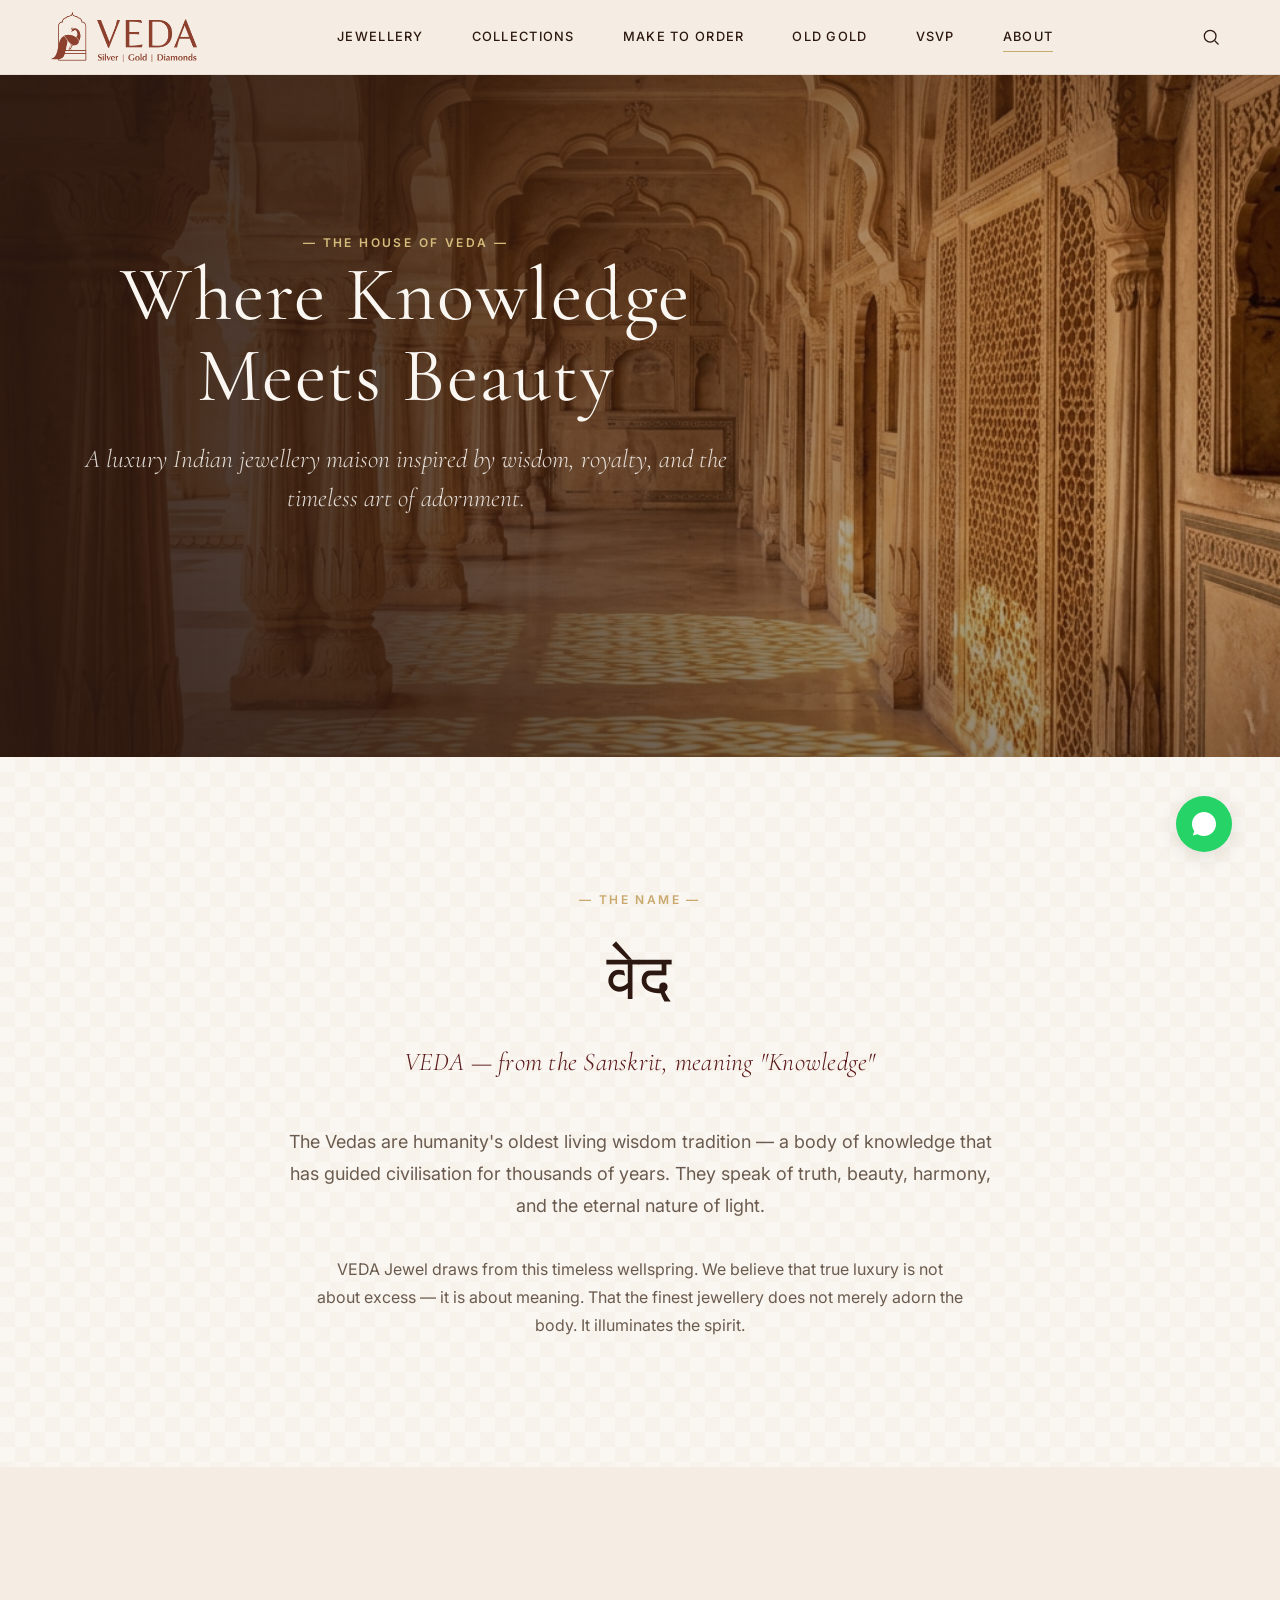
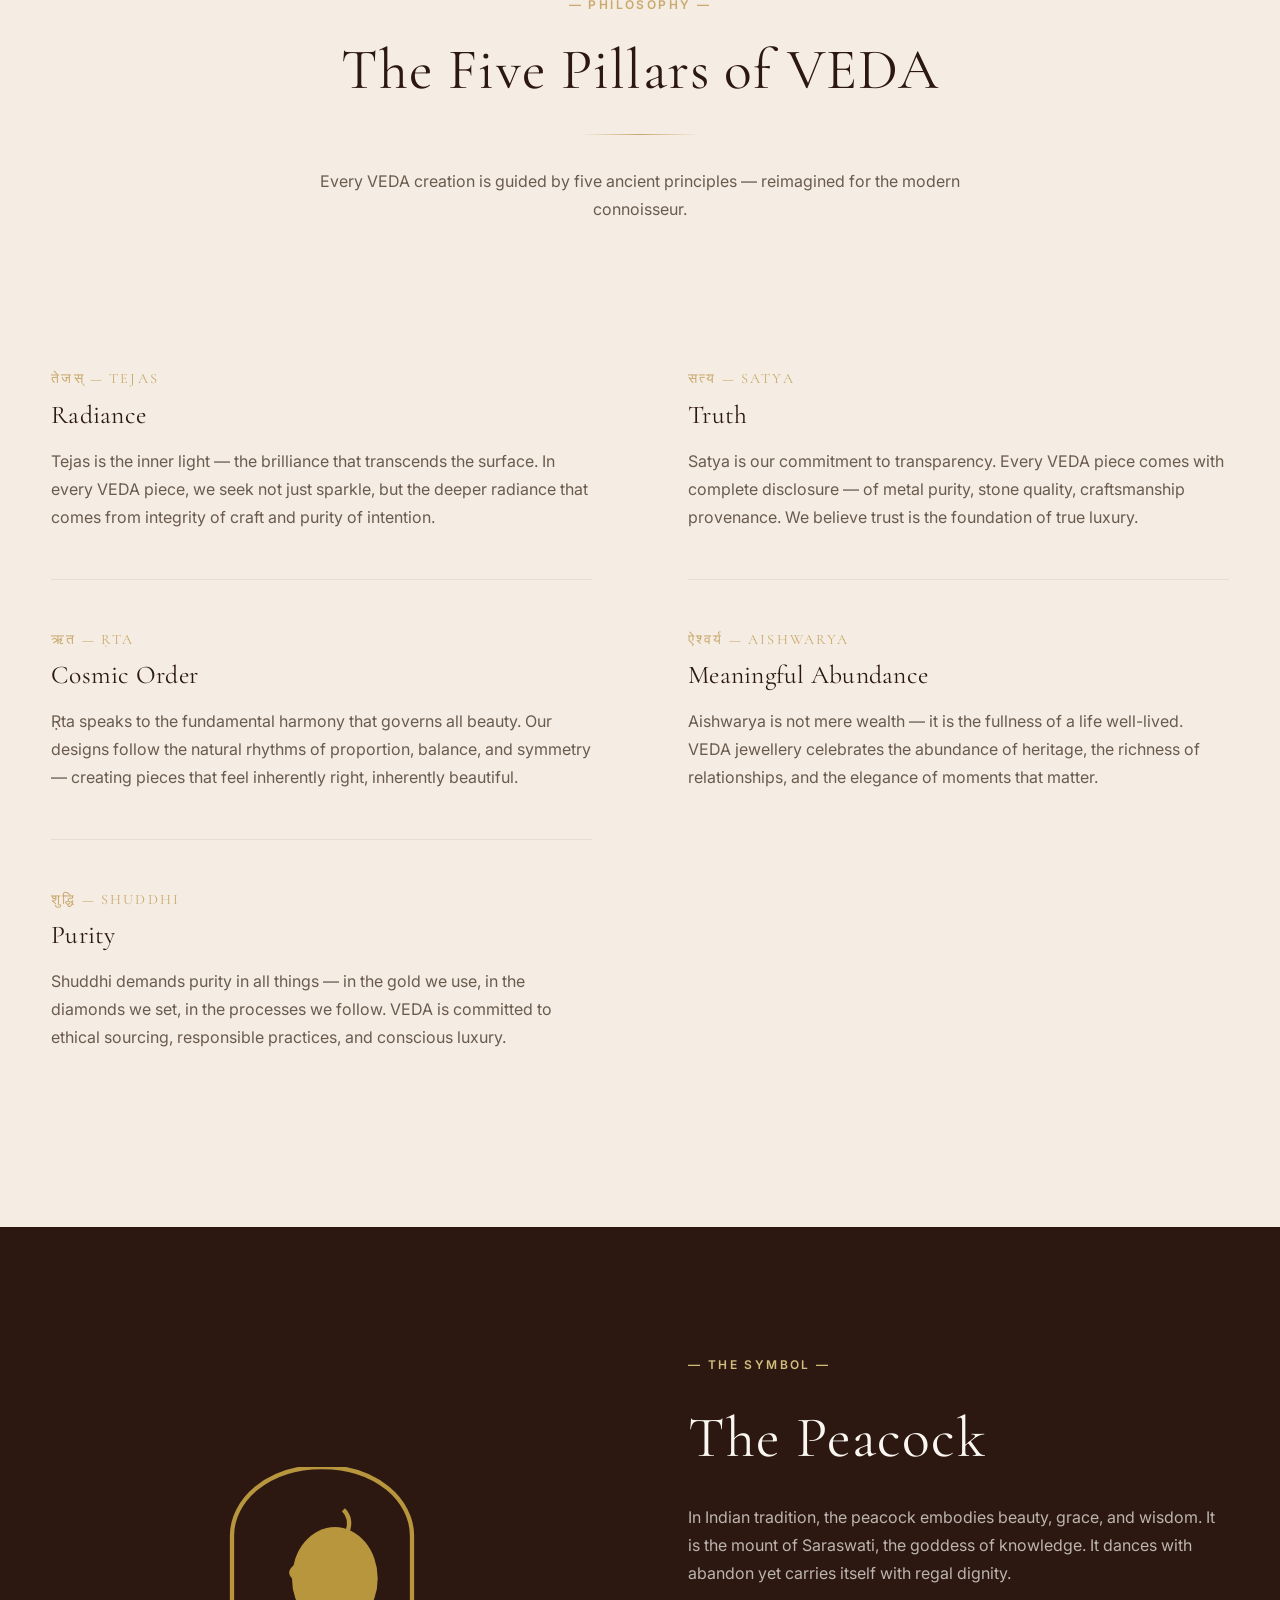
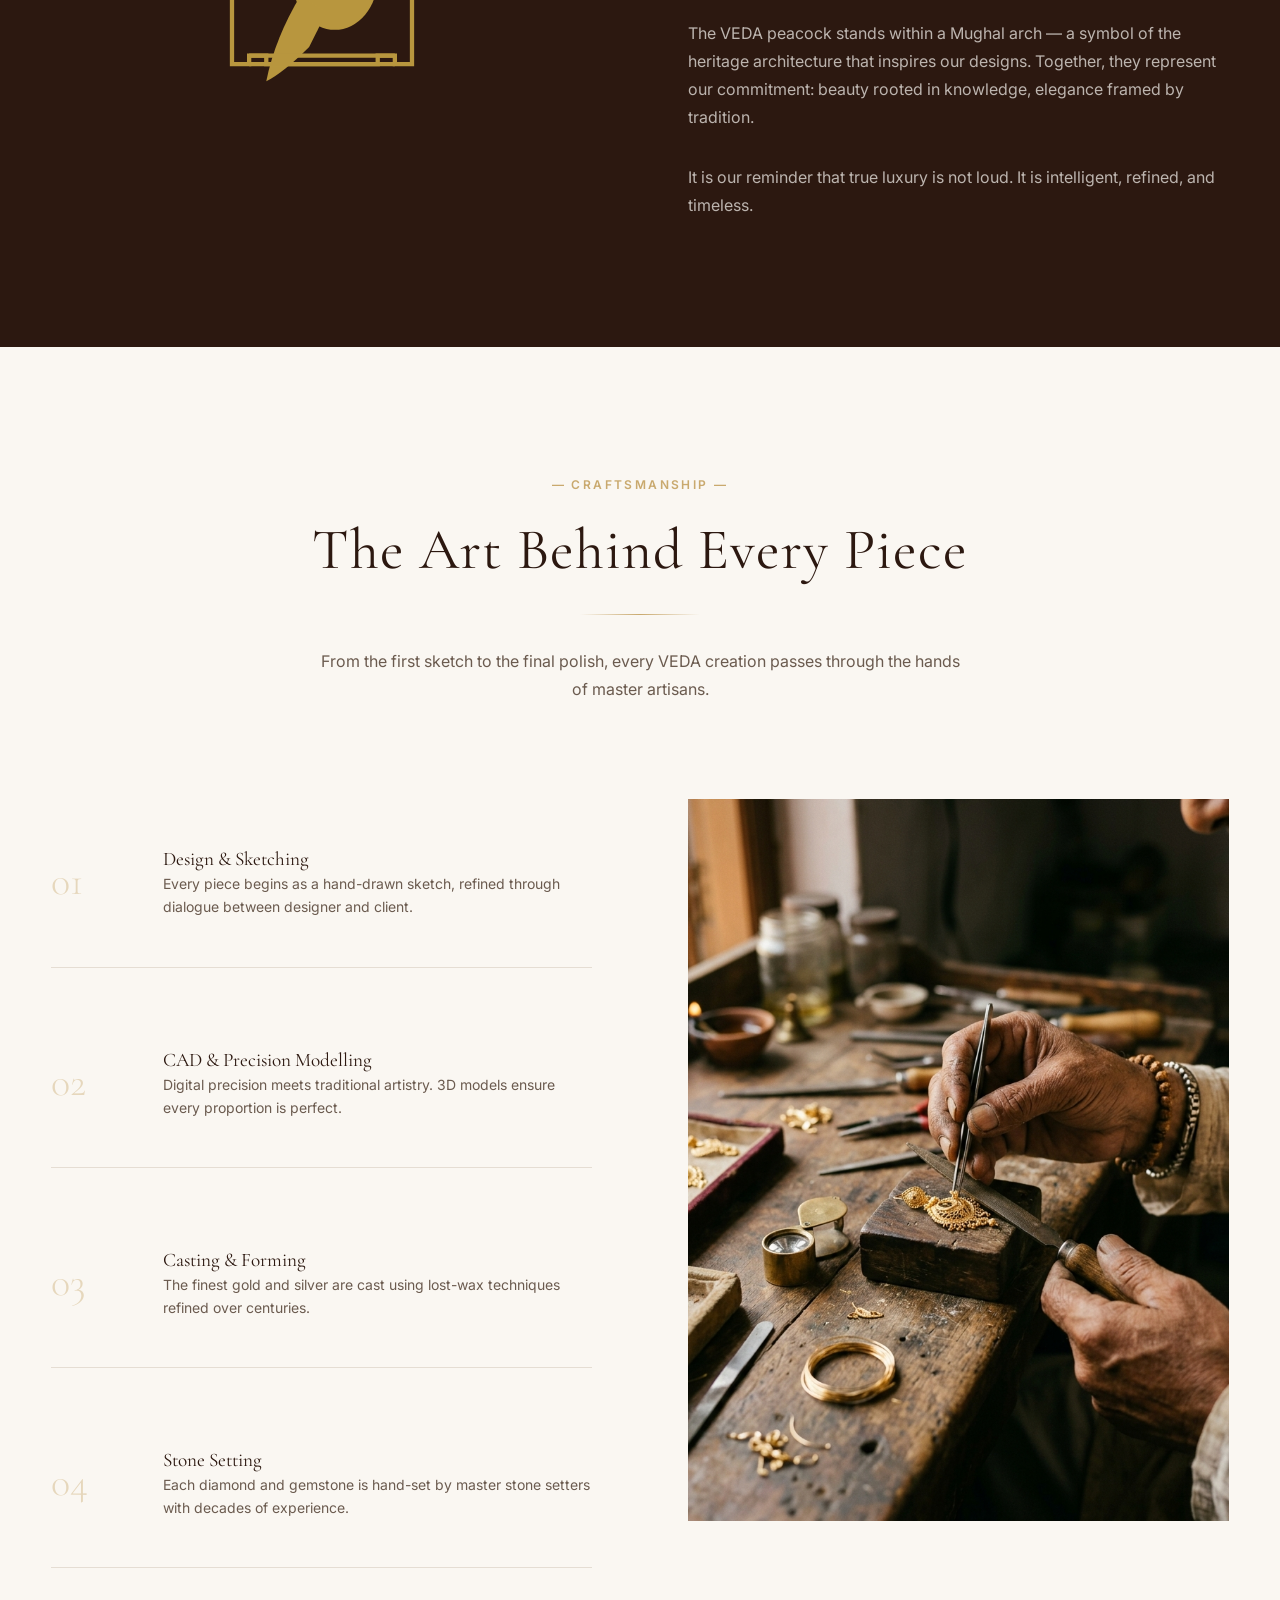
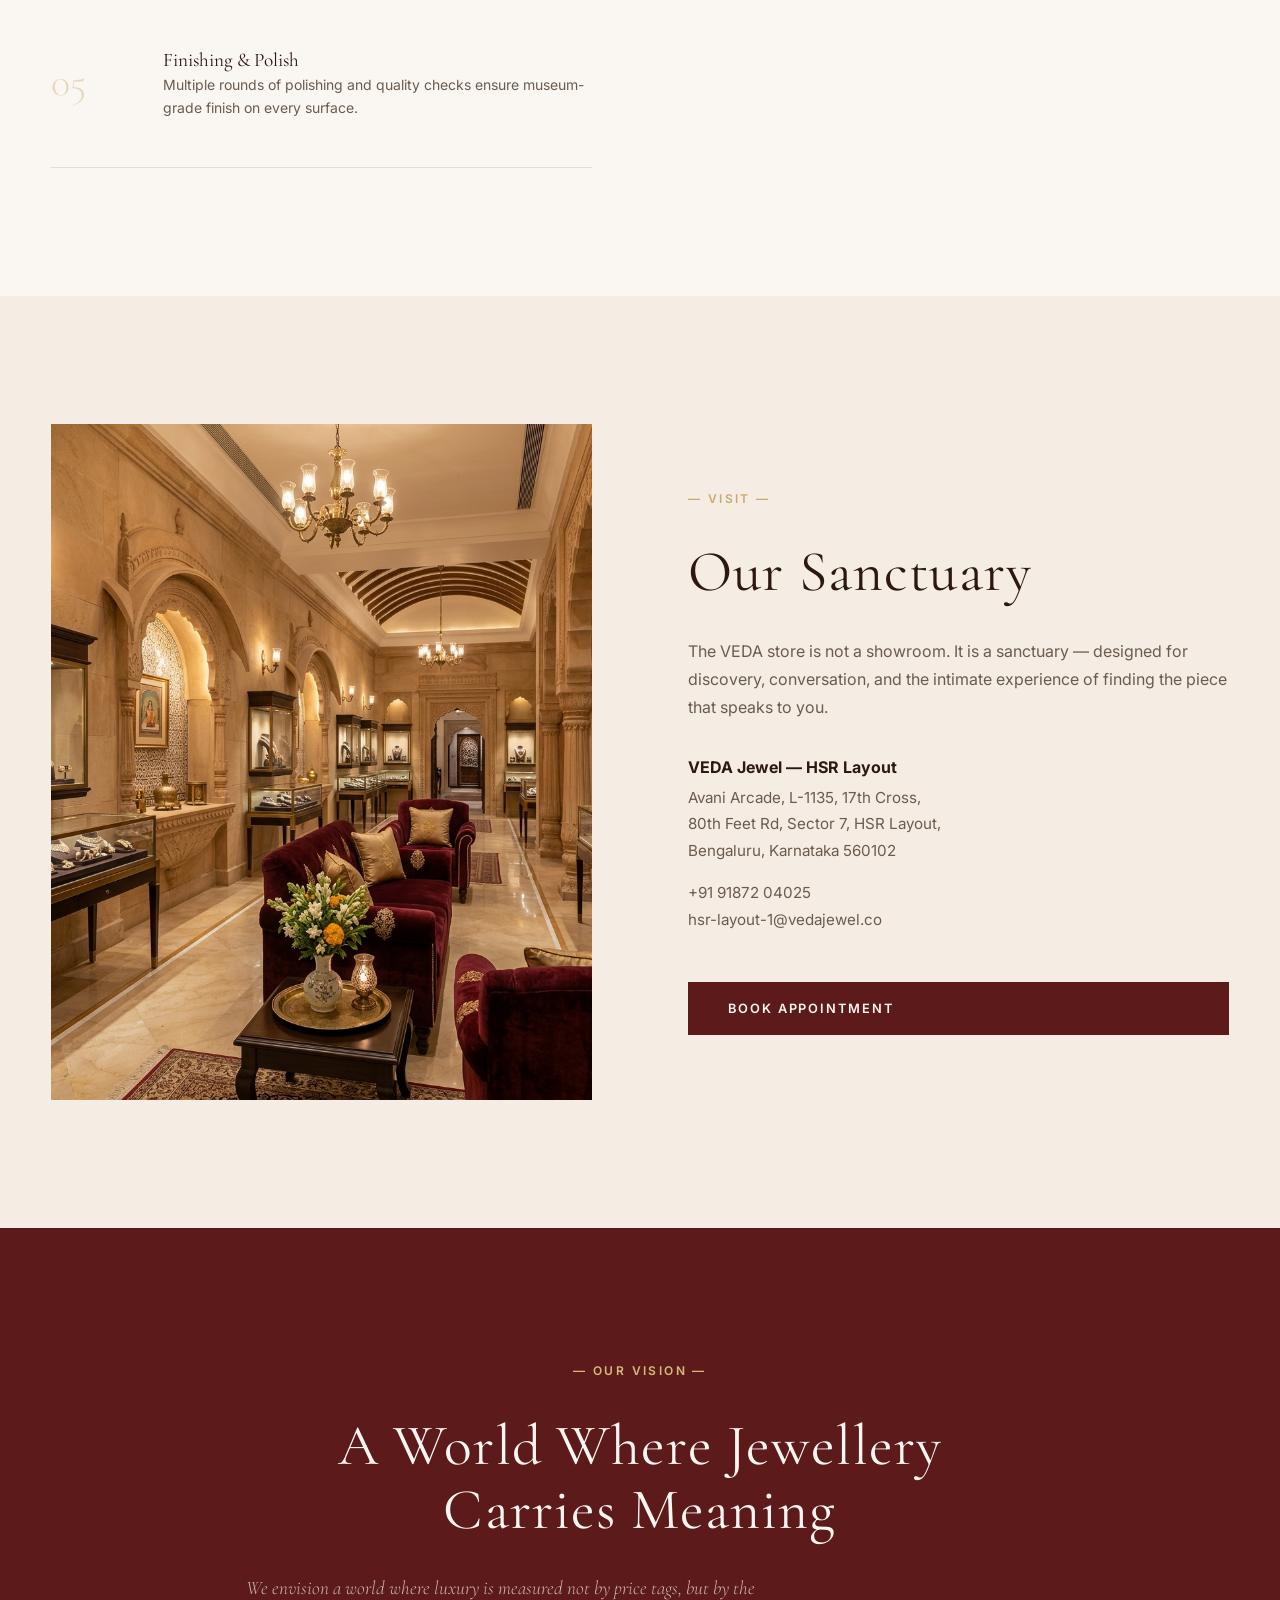
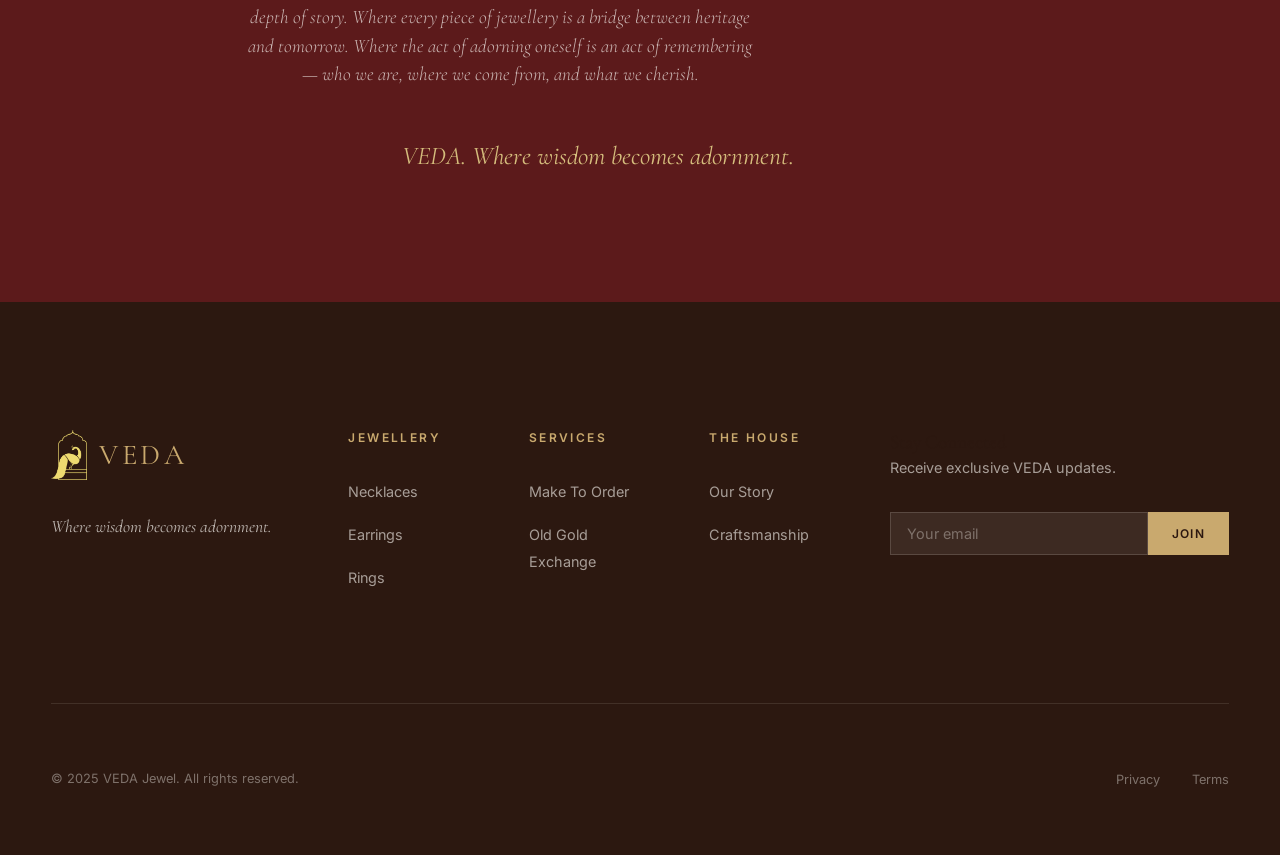
==== about.html @ 8f103a71 "feat: initial commit with luxury homepage redesign and vercel config" ====
<!DOCTYPE html>
<html lang="en">
<head>
  <meta charset="UTF-8">
  <meta name="viewport" content="width=device-width, initial-scale=1.0">
  <title>About VEDA — Where Knowledge Meets Beauty</title>
  <meta name="description" content="Discover the meaning behind VEDA — a luxury Indian jewellery house inspired by the Vedas, Indian royalty, heritage craftsmanship, and conscious luxury.">
  <link rel="icon" type="image/svg+xml" href="assets/icons/favicon.svg">
  <link rel="stylesheet" href="css/style.css?v=1.3">
  <style>
    .about-hero-text { max-width: 800px; margin: 0 auto; text-align: center; }
    .philosophy-deep { display: grid; grid-template-columns: 1fr 1fr; gap: var(--space-3xl); align-items: start; }
    .philosophy-deep .pillar-deep { padding: var(--space-xl) 0; border-bottom: 1px solid var(--border-light); }
    .philosophy-deep .pillar-deep:last-child { border-bottom: none; }
    .philosophy-deep .pillar-deep h3 { font-family: var(--font-display); font-size: 1.6rem; margin-bottom: var(--space-sm); }
    .philosophy-deep .pillar-deep .pillar-word { font-family: var(--font-display); font-size: 0.9rem; color: var(--gold-aged); letter-spacing: 0.15em; text-transform: uppercase; margin-bottom: var(--space-xs); }
    .craftsmanship-grid { display: grid; grid-template-columns: repeat(2, 1fr); gap: var(--space-lg); }
    .craftsmanship-grid .craft-item { display: grid; grid-template-columns: 80px 1fr; gap: var(--space-lg); align-items: start; padding: var(--space-xl) 0; border-bottom: 1px solid var(--border-light); }
    .craftsmanship-grid .craft-item .craft-number { font-family: var(--font-display); font-size: 2.5rem; color: var(--gold-aged); opacity: 0.4; font-weight: 300; }
    @media (max-width: 768px) {
      .philosophy-deep { grid-template-columns: 1fr; }
      .craftsmanship-grid { grid-template-columns: 1fr; }
    }
  </style>
</head>
<body>

  <!-- Navigation -->
  <nav class="navbar" id="main-nav">
    <div class="navbar-inner">
      <a href="index.html" class="navbar-logo"><img src="assets/icons/logo-full.png" alt="VEDA Jewel" style="height: 50px; width: auto;"></a>
      <div class="navbar-links"><a href="category.html">Jewellery</a><a href="collection.html">Collections</a><a href="make-to-order.html">Make To Order</a><a href="old-gold-exchange.html">Old Gold</a><a href="vsvp.html">VSVP</a><a href="about.html" class="active">About</a></div>
      <div class="navbar-utility"><button aria-label="Search" class="hide-mobile"><svg viewBox="0 0 24 24" fill="none" stroke="currentColor" stroke-width="1.5"><circle cx="11" cy="11" r="7"/><path d="M16.5 16.5L21 21"/></svg></button><div class="navbar-hamburger" id="hamburger-toggle"><span></span><span></span><span></span></div></div>
    </div>
  </nav>
  <div class="mobile-menu" id="mobile-menu"><a href="index.html">Home</a><a href="category.html">Jewellery</a><a href="collection.html">Collections</a><a href="make-to-order.html">Make To Order</a><a href="old-gold-exchange.html">Old Gold Exchange</a><a href="vsvp.html">VSVP</a>
    <a href="about.html">Our Story</a></div>

  <!-- Hero -->
  <section class="hero hero-page">
    <div class="hero-bg">
      <img src="assets/images/palace-corridor.png" alt="The World of VEDA" style="width:100%;height:100%;object-fit:cover;">
      <div class="hero-overlay"></div>
    </div>
    <div class="hero-content">
      <span class="label" style="color:var(--gold-light);">— The House of VEDA —</span>
      <h1>Where Knowledge<br>Meets Beauty</h1>
      <p class="subtitle">A luxury Indian jewellery maison inspired by wisdom, royalty, and the timeless art of adornment.</p>
    </div>
  </section>

  <!-- The Meaning of VEDA -->
  <section class="bg-cream pattern-diamond">
    <div class="container" style="position:relative;z-index:1;">
      <div class="about-hero-text reveal">
        <span class="label-gold">— The Name —</span>
        <h2 style="margin:var(--space-lg) 0; font-size: clamp(2.5rem, 5vw, 4.5rem);">वेद</h2>
        <h3 style="font-family:var(--font-display); font-weight:300; font-style:italic; color:var(--maroon); margin-bottom:var(--space-xl); font-size:1.6rem;">VEDA — from the Sanskrit, meaning "Knowledge"</h3>
        <p class="body-lg" style="margin:0 auto var(--space-lg);">The Vedas are humanity's oldest living wisdom tradition — a body of knowledge that has guided civilisation for thousands of years. They speak of truth, beauty, harmony, and the eternal nature of light.</p>
        <p style="margin:0 auto;">VEDA Jewel draws from this timeless wellspring. We believe that true luxury is not about excess — it is about meaning. That the finest jewellery does not merely adorn the body. It illuminates the spirit.</p>
      </div>
    </div>
  </section>

  <!-- Our Philosophy — Five Pillars -->
  <section class="bg-beige" id="philosophy">
    <div class="container">
      <div class="section-header reveal">
        <span class="label-gold">— Philosophy —</span>
        <h2>The Five Pillars of VEDA</h2>
        <hr class="gold-line-long">
        <p>Every VEDA creation is guided by five ancient principles — reimagined for the modern connoisseur.</p>
      </div>
      <div class="philosophy-deep">
        <div class="reveal">
          <div class="pillar-deep">
            <div class="pillar-word">तेजस् — Tejas</div>
            <h3>Radiance</h3>
            <p>Tejas is the inner light — the brilliance that transcends the surface. In every VEDA piece, we seek not just sparkle, but the deeper radiance that comes from integrity of craft and purity of intention.</p>
          </div>
          <div class="pillar-deep">
            <div class="pillar-word">ऋत — Ṛta</div>
            <h3>Cosmic Order</h3>
            <p>Ṛta speaks to the fundamental harmony that governs all beauty. Our designs follow the natural rhythms of proportion, balance, and symmetry — creating pieces that feel inherently right, inherently beautiful.</p>
          </div>
          <div class="pillar-deep">
            <div class="pillar-word">शुद्धि — Shuddhi</div>
            <h3>Purity</h3>
            <p>Shuddhi demands purity in all things — in the gold we use, in the diamonds we set, in the processes we follow. VEDA is committed to ethical sourcing, responsible practices, and conscious luxury.</p>
          </div>
        </div>
        <div class="reveal" style="transition-delay:0.2s;">
          <div class="pillar-deep">
            <div class="pillar-word">सत्य — Satya</div>
            <h3>Truth</h3>
            <p>Satya is our commitment to transparency. Every VEDA piece comes with complete disclosure — of metal purity, stone quality, craftsmanship provenance. We believe trust is the foundation of true luxury.</p>
          </div>
          <div class="pillar-deep">
            <div class="pillar-word">ऐश्वर्य — Aishwarya</div>
            <h3>Meaningful Abundance</h3>
            <p>Aishwarya is not mere wealth — it is the fullness of a life well-lived. VEDA jewellery celebrates the abundance of heritage, the richness of relationships, and the elegance of moments that matter.</p>
          </div>
        </div>
      </div>
    </div>
  </section>

  <!-- The Peacock Symbol -->
  <section class="bg-deep">
    <div class="container">
      <div class="split-layout" style="min-height:auto;gap:var(--space-3xl);align-items:center;">
        <div class="reveal-left" style="padding:0;text-align:center;">
          <svg width="200" height="240" viewBox="0 0 46 56" fill="none" style="margin:0 auto;">
            <path d="M23 0C10 0 2 8 2 16V46H6V44H10V46H36V44H40V46H44V16C44 8 36 0 23 0Z" stroke="#B8963E" stroke-width="1" fill="none"/>
            <ellipse cx="26" cy="26" rx="10" ry="12" fill="#B8963E"/>
            <path d="M18 30 Q12 40 10 50 Q14 48 20 42 Q22 38 24 34" fill="#B8963E"/>
            <circle cx="28" cy="18" r="3" fill="#B8963E"/>
            <path d="M29 15 Q30 12 28 10" stroke="#B8963E" stroke-width="1" fill="none"/>
            <path d="M16 26 Q14 24 18 22" fill="#B8963E"/>
            <line x1="6" y1="44" x2="40" y2="44" stroke="#B8963E" stroke-width="1"/>
            <line x1="6" y1="46" x2="40" y2="46" stroke="#B8963E" stroke-width="1"/>
          </svg>
        </div>
        <div class="reveal-right" style="padding:0;">
          <span class="label" style="color:var(--gold-light);">— The Symbol —</span>
          <h2 style="color:var(--text-light);margin:var(--space-lg) 0;">The Peacock</h2>
          <p style="color:rgba(250,247,242,0.7);margin-bottom:var(--space-lg);">In Indian tradition, the peacock embodies beauty, grace, and wisdom. It is the mount of Saraswati, the goddess of knowledge. It dances with abandon yet carries itself with regal dignity.</p>
          <p style="color:rgba(250,247,242,0.7);margin-bottom:var(--space-lg);">The VEDA peacock stands within a Mughal arch — a symbol of the heritage architecture that inspires our designs. Together, they represent our commitment: beauty rooted in knowledge, elegance framed by tradition.</p>
          <p style="color:rgba(250,247,242,0.7);">It is our reminder that true luxury is not loud. It is intelligent, refined, and timeless.</p>
        </div>
      </div>
    </div>
  </section>

  <!-- Our Craftsmanship -->
  <section class="bg-cream" id="craftsmanship">
    <div class="container">
      <div class="section-header reveal">
        <span class="label-gold">— Craftsmanship —</span>
        <h2>The Art Behind Every Piece</h2>
        <hr class="gold-line-long">
        <p>From the first sketch to the final polish, every VEDA creation passes through the hands of master artisans.</p>
      </div>
      <div class="split-layout" style="min-height:auto;gap:var(--space-3xl);align-items:start;">
        <div class="reveal" style="padding:0;">
          <div class="craftsmanship-grid" style="grid-template-columns:1fr;">
            <div class="craft-item">
              <div class="craft-number">01</div>
              <div><h5>Design & Sketching</h5><p class="body-sm">Every piece begins as a hand-drawn sketch, refined through dialogue between designer and client.</p></div>
            </div>
            <div class="craft-item">
              <div class="craft-number">02</div>
              <div><h5>CAD & Precision Modelling</h5><p class="body-sm">Digital precision meets traditional artistry. 3D models ensure every proportion is perfect.</p></div>
            </div>
            <div class="craft-item">
              <div class="craft-number">03</div>
              <div><h5>Casting & Forming</h5><p class="body-sm">The finest gold and silver are cast using lost-wax techniques refined over centuries.</p></div>
            </div>
            <div class="craft-item">
              <div class="craft-number">04</div>
              <div><h5>Stone Setting</h5><p class="body-sm">Each diamond and gemstone is hand-set by master stone setters with decades of experience.</p></div>
            </div>
            <div class="craft-item">
              <div class="craft-number">05</div>
              <div><h5>Finishing & Polish</h5><p class="body-sm">Multiple rounds of polishing and quality checks ensure museum-grade finish on every surface.</p></div>
            </div>
          </div>
        </div>
        <div class="reveal-right" style="padding:0;">
          <div style="aspect-ratio:3/4;overflow:hidden;">
            <img src="assets/images/artisan-crafting.png" alt="VEDA Artisan at work" style="width:100%;height:100%;object-fit:cover;">
          </div>
        </div>
      </div>
    </div>
  </section>

  <!-- Our Store -->
  <section class="bg-beige">
    <div class="container">
      <div class="split-layout" style="min-height:auto;gap:var(--space-3xl);align-items:center;">
        <div class="reveal-left" style="padding:0;">
          <div style="aspect-ratio:4/5;overflow:hidden;">
            <img src="assets/images/store-interior.png" alt="VEDA Store, Bengaluru" style="width:100%;height:100%;object-fit:cover;">
          </div>
        </div>
        <div class="reveal-right" style="padding:0;">
          <span class="label-gold">— Visit —</span>
          <h2 style="margin:var(--space-lg) 0;">Our Sanctuary</h2>
          <p style="margin-bottom:var(--space-lg);">The VEDA store is not a showroom. It is a sanctuary — designed for discovery, conversation, and the intimate experience of finding the piece that speaks to you.</p>
          <div style="margin-bottom:var(--space-xl);">
            <p style="font-weight:500;color:var(--text-primary);margin-bottom:4px;"><strong>VEDA Jewel — HSR Layout</strong></p>
            <p style="font-size:0.95rem;">Avani Arcade, L-1135, 17th Cross,<br>80th Feet Rd, Sector 7, HSR Layout,<br>Bengaluru, Karnataka 560102</p>
            <p style="font-size:0.95rem;margin-top:var(--space-sm);">+91 91872 04025<br>hsr-layout-1@vedajewel.co</p>
          </div>
          <a href="https://wa.me/919187204025" class="btn btn-primary">Book Appointment</a>
        </div>
      </div>
    </div>
  </section>

  <!-- Our Vision -->
  <section class="bg-maroon">
    <div class="container text-center">
      <div style="max-width:800px;margin:0 auto;">
        <span class="label reveal" style="color:var(--gold-light);">— Our Vision —</span>
        <h2 class="reveal" style="color:var(--text-light);margin:var(--space-lg) 0;">A World Where Jewellery<br>Carries Meaning</h2>
        <p class="reveal subtitle" style="color:rgba(250,247,242,0.7);font-size:1.2rem;margin-bottom:var(--space-xl);">We envision a world where luxury is measured not by price tags, but by the depth of story. Where every piece of jewellery is a bridge between heritage and tomorrow. Where the act of adorning oneself is an act of remembering — who we are, where we come from, and what we cherish.</p>
        <div class="quote-block-centered reveal" style="padding:0;">
          <p class="quote-text" style="color:var(--gold-light);font-size:1.6rem;">VEDA. Where wisdom becomes adornment.</p>
        </div>
      </div>
    </div>
  </section>

  <!-- Footer -->
  <footer class="footer">
    <div class="container">
      <div class="footer-grid">
        <div class="footer-brand"><div class="footer-logo"><a href="index.html" style="display:flex;align-items:center;gap:0.75rem;"><img src="assets/icons/logo-peacock.png" alt="VEDA" style="height:50px;width:auto;filter:brightness(0) invert(0.7) sepia(1) saturate(2) hue-rotate(10deg);"><span style="font-family:var(--font-display);font-size:1.8rem;letter-spacing:0.12em;color:var(--gold-aged);">VEDA</span></a></div><p class="footer-tagline">Where wisdom becomes adornment.</p></div>
        <div class="footer-column"><h5>Jewellery</h5><ul><li><a href="category.html">Necklaces</a></li><li><a href="category.html">Earrings</a></li><li><a href="category.html">Rings</a></li></ul></div>
        <div class="footer-column"><h5>Services</h5><ul><li><a href="make-to-order.html">Make To Order</a></li><li><a href="old-gold-exchange.html">Old Gold Exchange</a></li></ul></div>
        <div class="footer-column"><h5>The House</h5><ul><li><a href="about.html">Our Story</a></li><li><a href="#">Craftsmanship</a></li></ul></div>
        <div class="footer-newsletter"><h5>Stay Connected</h5><p>Receive exclusive VEDA updates.</p><form class="footer-newsletter-form" onsubmit="event.preventDefault();"><input type="email" placeholder="Your email"><button type="submit">Join</button></form></div>
      </div>
      <div class="footer-bottom"><p>&copy; 2025 VEDA Jewel. All rights reserved.</p><div class="footer-bottom-links"><a href="#">Privacy</a><a href="#">Terms</a></div></div>
    </div>
  </footer>
  <div class="sticky-ctas"><a href="https://wa.me/919187204025" class="sticky-cta sticky-cta-whatsapp" aria-label="WhatsApp"><svg viewBox="0 0 24 24" fill="currentColor"><path d="M17.472 14.382c-.297-.149-1.758-.867-2.03-.967-.273-.099-.471-.148-.67.15-.197.297-.767.966-.94 1.164-.173.199-.347.223-.644.075-.297-.15-1.255-.463-2.39-1.475-.883-.788-1.48-1.761-1.653-2.059-.173-.297-.018-.458.13-.606.134-.133.298-.347.446-.52.149-.174.198-.298.298-.497.099-.198.05-.371-.025-.52-.075-.149-.669-1.612-.916-2.207-.242-.579-.487-.5-.669-.51-.173-.008-.371-.01-.57-.01-.198 0-.52.074-.792.372-.272.297-1.04 1.016-1.04 2.479 0 1.462 1.065 2.875 1.213 3.074.149.198 2.096 3.2 5.077 4.487.709.306 1.262.489 1.694.625.712.227 1.36.195 1.871.118.571-.085 1.758-.719 2.006-1.413.248-.694.248-1.289.173-1.413-.074-.124-.272-.198-.57-.347z"/><path d="M12 0C5.373 0 0 5.373 0 12c0 2.625.846 5.059 2.284 7.034L.789 23.492l4.634-1.215A11.95 11.95 0 0012 24c6.627 0 12-5.373 12-12S18.627 0 12 0z"/></svg></a></div>
  <script src="js/main.js"></script>
</body>
</html>
---- css/style.css ----
/* ═══════════════════════════════════════════════════════════
   VEDA JEWEL — Luxury Design System
   A luxury Indian jewellery maison inspired by wisdom, 
   royalty, and heritage.
   ═══════════════════════════════════════════════════════════ */

/* ─── Google Fonts ──────────────────────────────────────── */
@import url('https://fonts.googleapis.com/css2?family=Cormorant+Garamond:ital,wght@0,300;0,400;0,500;0,600;0,700;1,300;1,400;1,500;1,600;1,700&family=Cormorant:ital,wght@0,300;0,400;0,500;0,600;1,300;1,400;1,500;1,600&family=Inter:wght@300;400;500;600&display=swap');

/* ─── Design Tokens ─────────────────────────────────────── */
:root {
  /* Colors — refined luxury palette */
  --bg-warm-beige:     #F5EDE3;
  --bg-cream:          #FAF7F2;
  --bg-ivory:          #FBF8F3;
  --bg-deep:           #2C1810;
  --bg-maroon:         #5C1A1B;
  --bg-maroon-dark:    #4A1525;
  --bg-taupe:          #8B7D5E;

  --maroon:            #5C1A1B;
  --maroon-light:      #7A2533;
  --maroon-hover:      #6B1D2A;

  --gold-aged:         #C9A96E;
  --gold-muted:        #B09A6A;
  --gold-light:        #D4BC7C;
  --gold-faint:        rgba(201, 169, 110, 0.15);

  --brown-deep:        #3D2B1F;
  --brown-warm:        #5C4033;
  --brown-brand:       #5C1A1B;

  --text-primary:      #2C1810;
  --text-secondary:    #6B5B4F;
  --text-tertiary:     #8C7B6F;
  --text-light:        #FAF7F2;
  --text-gold:         #C9A96E;

  --border-light:      #E5DDD3;
  --border-medium:     #D4C9BC;
  --border-gold:       rgba(201, 169, 110, 0.3);
  --border-gold-solid: #C9A96E;

  --overlay-dark:      rgba(44, 24, 16, 0.5);
  --overlay-light:     rgba(245, 237, 227, 0.9);

  --shadow-warm:       rgba(44, 24, 16, 0.08);
  --shadow-warm-md:    rgba(44, 24, 16, 0.12);
  --shadow-warm-lg:    rgba(44, 24, 16, 0.16);

  /* Typography */
  --font-display:      'Cormorant Garamond', 'Georgia', serif;
  --font-serif:        'Cormorant', 'Georgia', serif;
  --font-body:         'Inter', -apple-system, 'Segoe UI', sans-serif;

  /* Spacing */
  --space-xs:          0.5rem;
  --space-sm:          1rem;
  --space-md:          1.5rem;
  --space-lg:          2rem;
  --space-xl:          3rem;
  --space-2xl:         4rem;
  --space-3xl:         6rem;
  --space-4xl:         8rem;
  --space-5xl:         10rem;

  /* Section Padding */
  --section-pad:       clamp(80px, 10vw, 160px);
  --section-pad-sm:    clamp(60px, 8vw, 100px);

  /* Container */
  --container-max:     1400px;
  --container-narrow:  900px;
  --container-wide:    1600px;
  --container-pad:     clamp(1.5rem, 4vw, 4rem);

  /* Motion — slow, intentional, expensive */
  --ease-luxury:       cubic-bezier(0.25, 0.1, 0.25, 1);
  --ease-reveal:       cubic-bezier(0.16, 1, 0.3, 1);
  --ease-out-expo:     cubic-bezier(0.19, 1, 0.22, 1);
  --duration-slow:     1.2s;
  --duration-med:      0.8s;
  --duration-fast:     0.4s;
  --duration-micro:    0.25s;

  /* Border Radius */
  --radius-sm:         2px;
  --radius-md:         4px;

  /* Z-index */
  --z-behind:          -1;
  --z-base:            1;
  --z-nav:             100;
  --z-overlay:         200;
  --z-modal:           300;
  --z-tooltip:         400;
}


/* ─── CSS Reset ─────────────────────────────────────────── */
*,
*::before,
*::after {
  margin: 0;
  padding: 0;
  box-sizing: border-box;
}

html {
  scroll-behavior: smooth;
  -webkit-font-smoothing: antialiased;
  -moz-osx-font-smoothing: grayscale;
  text-rendering: optimizeLegibility;
  font-size: 16px;
}

body {
  font-family: var(--font-body);
  font-weight: 400;
  color: var(--text-primary);
  background-color: var(--bg-warm-beige);
  line-height: 1.7;
  overflow-x: hidden;
}

img {
  max-width: 100%;
  height: auto;
  display: block;
}

a {
  color: inherit;
  text-decoration: none;
}

ul, ol {
  list-style: none;
}

button {
  font-family: inherit;
  cursor: pointer;
  border: none;
  background: none;
}

input, textarea, select {
  font-family: inherit;
  font-size: inherit;
}

::selection {
  background-color: var(--gold-faint);
  color: var(--text-primary);
}


/* ─── Base Typography ───────────────────────────────────── */
h1, h2, h3, h4, h5, h6 {
  font-family: var(--font-display);
  font-weight: 400;
  line-height: 1.15;
  color: var(--text-primary);
  text-wrap: balance;
}

h1 { font-size: clamp(2.8rem, 6vw, 5.5rem); letter-spacing: 0.02em; line-height: 1.05; }
h2 { font-size: clamp(2.2rem, 4.5vw, 4rem); letter-spacing: 0.02em; line-height: 1.1; }
h3 { font-size: clamp(1.6rem, 3vw, 2.5rem); letter-spacing: 0.01em; line-height: 1.2; }
h4 { font-size: clamp(1.3rem, 2vw, 1.8rem); line-height: 1.25; }
h5 { font-size: clamp(1.1rem, 1.5vw, 1.4rem); line-height: 1.3; }
h6 { font-size: 1rem; line-height: 1.4; font-weight: 500; }

p {
  font-size: 1rem;
  line-height: 1.75;
  color: var(--text-secondary);
  max-width: 65ch;
}

.display-xl {
  font-family: var(--font-display);
  font-size: clamp(3.5rem, 8vw, 8rem);
  line-height: 1;
  letter-spacing: 0.03em;
  font-weight: 300;
}

.display-lg {
  font-family: var(--font-display);
  font-size: clamp(3rem, 6vw, 6rem);
  line-height: 1.05;
  letter-spacing: 0.02em;
  font-weight: 300;
}

.subtitle {
  font-family: var(--font-display);
  font-size: clamp(1.2rem, 2vw, 1.6rem);
  font-weight: 300;
  font-style: italic;
  color: var(--text-secondary);
  line-height: 1.5;
}

.body-lg {
  font-size: 1.125rem;
  line-height: 1.8;
}

.body-sm {
  font-size: 0.875rem;
  line-height: 1.65;
}

.label {
  font-family: var(--font-body);
  font-size: 0.75rem;
  font-weight: 600;
  letter-spacing: 0.2em;
  text-transform: uppercase;
  color: var(--text-tertiary);
}

.label-gold {
  font-family: var(--font-body);
  font-size: 0.75rem;
  font-weight: 600;
  letter-spacing: 0.2em;
  text-transform: uppercase;
  color: var(--gold-aged);
}

.quote-serif {
  font-family: var(--font-display);
  font-style: italic;
  font-weight: 300;
  font-size: clamp(1.4rem, 2.5vw, 2rem);
  line-height: 1.5;
  color: var(--maroon);
}

.text-maroon { color: var(--maroon); }
.text-gold { color: var(--gold-aged); }
.text-light { color: var(--text-light); }
.text-secondary { color: var(--text-secondary); }
.text-center { text-align: center; }


/* ─── Layout ────────────────────────────────────────────── */
.container {
  width: 100%;
  max-width: var(--container-max);
  margin: 0 auto;
  padding: 0 var(--container-pad);
}

.container-narrow {
  max-width: var(--container-narrow);
  margin: 0 auto;
  padding: 0 var(--container-pad);
}

.container-wide {
  max-width: var(--container-wide);
  margin: 0 auto;
  padding: 0 var(--container-pad);
}

.container-full {
  width: 100%;
  padding: 0;
}

section {
  padding: var(--section-pad) 0;
  position: relative;
}

.section-sm {
  padding: var(--section-pad-sm) 0;
}

.grid {
  display: grid;
  gap: var(--space-lg);
}

.grid-2 { grid-template-columns: repeat(2, 1fr); }
.grid-3 { grid-template-columns: repeat(3, 1fr); }
.grid-4 { grid-template-columns: repeat(4, 1fr); }

.grid-auto {
  grid-template-columns: repeat(auto-fit, minmax(300px, 1fr));
}

.flex {
  display: flex;
  gap: var(--space-lg);
}

.flex-center {
  display: flex;
  align-items: center;
  justify-content: center;
}

.flex-between {
  display: flex;
  align-items: center;
  justify-content: space-between;
}

.split-layout {
  display: grid;
  grid-template-columns: 1fr 1fr;
  gap: 0;
  min-height: 80vh;
}

.split-layout > * {
  display: flex;
  flex-direction: column;
  justify-content: center;
}

.split-content {
  padding: var(--space-4xl) var(--space-3xl);
}

.split-image {
  position: relative;
  overflow: hidden;
}

.split-image img {
  width: 100%;
  height: 100%;
  object-fit: cover;
}


/* ─── Section Header ────────────────────────────────────── */
.section-header {
  text-align: center;
  max-width: 700px;
  margin: 0 auto var(--space-3xl);
}

.section-header .label,
.section-header .label-gold {
  display: block;
  margin-bottom: var(--space-md);
}

.section-header h2 {
  margin-bottom: var(--space-md);
}

.section-header p {
  margin: 0 auto;
  color: var(--text-secondary);
}

.section-header .gold-line {
  margin: var(--space-lg) auto;
}


/* ─── Background Variants ───────────────────────────────── */
.bg-cream { background-color: var(--bg-cream); }
.bg-beige { background-color: var(--bg-warm-beige); }
.bg-ivory { background-color: var(--bg-ivory); }
.bg-deep  { background-color: var(--bg-deep); color: var(--text-light); }
.bg-maroon { background-color: var(--bg-maroon); color: var(--text-light); }
.bg-maroon-dark { background-color: var(--bg-maroon-dark); color: var(--text-light); }
.bg-taupe { background-color: var(--bg-taupe); color: var(--text-light); }

.bg-deep h1, .bg-deep h2, .bg-deep h3, .bg-deep h4,
.bg-maroon h1, .bg-maroon h2, .bg-maroon h3, .bg-maroon h4,
.bg-maroon-dark h1, .bg-maroon-dark h2, .bg-maroon-dark h3, .bg-maroon-dark h4,
.bg-taupe h1, .bg-taupe h2, .bg-taupe h3, .bg-taupe h4 {
  color: var(--text-light);
}

.bg-deep p, .bg-maroon p, .bg-maroon-dark p, .bg-taupe p {
  color: rgba(250, 247, 242, 0.75);
}

.bg-deep .label, .bg-maroon .label, .bg-maroon-dark .label, .bg-taupe .label {
  color: var(--gold-light);
}


/* ─── Sandstone Texture Overlay ─────────────────────────── */
.sandstone-texture {
  position: relative;
}

.sandstone-texture::before {
  content: '';
  position: absolute;
  inset: 0;
  background-image: 
    repeating-linear-gradient(
      45deg,
      transparent,
      transparent 2px,
      rgba(184, 150, 62, 0.02) 2px,
      rgba(184, 150, 62, 0.02) 4px
    );
  pointer-events: none;
  z-index: 0;
}

/* Diamond pattern (from founder section reference) */
.pattern-diamond {
  position: relative;
}

.pattern-diamond::before {
  content: '';
  position: absolute;
  inset: 0;
  background-image:
    linear-gradient(45deg, rgba(184, 150, 62, 0.04) 25%, transparent 25%),
    linear-gradient(-45deg, rgba(184, 150, 62, 0.04) 25%, transparent 25%),
    linear-gradient(45deg, transparent 75%, rgba(184, 150, 62, 0.04) 75%),
    linear-gradient(-45deg, transparent 75%, rgba(184, 150, 62, 0.04) 75%);
  background-size: 30px 30px;
  background-position: 0 0, 0 15px, 15px -15px, -15px 0px;
  pointer-events: none;
  z-index: 0;
}


/* ─── Decorative Elements ───────────────────────────────── */
/* Gold ornamental line */
.gold-line {
  display: block;
  width: 60px;
  height: 1px;
  background: var(--gold-aged);
  border: none;
}

.gold-line-center {
  display: block;
  width: 60px;
  height: 1px;
  background: var(--gold-aged);
  margin: var(--space-lg) auto;
  border: none;
}

.gold-line-long {
  display: block;
  width: 120px;
  height: 1px;
  background: linear-gradient(90deg, transparent, var(--gold-aged), transparent);
  margin: var(--space-lg) auto;
  border: none;
}

/* Ornamental divider with diamond */
.ornament-divider {
  display: flex;
  align-items: center;
  justify-content: center;
  gap: var(--space-md);
  padding: var(--space-xl) 0;
}

.ornament-divider::before,
.ornament-divider::after {
  content: '';
  width: 80px;
  height: 1px;
  background: linear-gradient(90deg, transparent, var(--gold-aged));
}

.ornament-divider::after {
  background: linear-gradient(90deg, var(--gold-aged), transparent);
}

.ornament-divider .diamond {
  width: 8px;
  height: 8px;
  background: var(--gold-aged);
  transform: rotate(45deg);
  flex-shrink: 0;
}

/* Jaali pattern divider */
.jaali-divider {
  width: 100%;
  height: 40px;
  background-image: url("data:image/svg+xml,%3Csvg width='40' height='40' viewBox='0 0 40 40' xmlns='http://www.w3.org/2000/svg'%3E%3Cpath d='M20 0 L40 20 L20 40 L0 20Z' fill='none' stroke='%23B8963E' stroke-width='0.5' opacity='0.3'/%3E%3Ccircle cx='20' cy='20' r='3' fill='none' stroke='%23B8963E' stroke-width='0.5' opacity='0.2'/%3E%3C/svg%3E");
  background-repeat: repeat-x;
  background-position: center;
  background-size: 40px 40px;
  opacity: 0.6;
}

/* Mughal arch clip-path for images */
.arch-frame {
  clip-path: polygon(
    0% 100%,
    0% 25%,
    2% 18%,
    6% 12%,
    12% 7%,
    20% 3%,
    30% 1%,
    42% 0.2%,
    50% 0%,
    58% 0.2%,
    70% 1%,
    80% 3%,
    88% 7%,
    94% 12%,
    98% 18%,
    100% 25%,
    100% 100%
  );
}

/* Pointed arch (ogee) */
.arch-pointed {
  clip-path: polygon(
    0% 100%,
    0% 35%,
    5% 22%,
    15% 12%,
    25% 6%,
    35% 3%,
    45% 1%,
    48% 0.5%,
    50% 0%,
    52% 0.5%,
    55% 1%,
    65% 3%,
    75% 6%,
    85% 12%,
    95% 22%,
    100% 35%,
    100% 100%
  );
}

/* Arch border overlay */
.arch-border {
  position: relative;
}

.arch-border::after {
  content: '';
  position: absolute;
  inset: 0;
  border: 1px solid var(--border-gold);
  clip-path: inherit;
  pointer-events: none;
}


/* ─── Buttons ───────────────────────────────────────────── */
.btn {
  display: inline-flex;
  align-items: center;
  gap: 0.75rem;
  font-family: var(--font-body);
  font-size: 0.8rem;
  font-weight: 600;
  letter-spacing: 0.15em;
  text-transform: uppercase;
  padding: 1rem 2.5rem;
  border: none;
  cursor: pointer;
  transition: all var(--duration-fast) var(--ease-luxury);
  position: relative;
  overflow: hidden;
}

.btn-primary {
  background: var(--maroon);
  color: var(--text-light);
}

.btn-primary:hover {
  background: var(--maroon-hover);
  transform: translateY(-1px);
  box-shadow: 0 4px 20px rgba(107, 29, 42, 0.25);
}

.btn-secondary {
  background: transparent;
  color: var(--gold-aged);
  border: 1px solid var(--gold-aged);
}

.btn-secondary:hover {
  background: var(--gold-aged);
  color: var(--bg-deep);
}

.btn-dark {
  background: var(--bg-deep);
  color: var(--text-light);
}

.btn-dark:hover {
  background: var(--brown-deep);
}

.btn-gold {
  background: var(--gold-aged);
  color: var(--bg-deep);
}

.btn-gold:hover {
  background: var(--gold-light);
}

.btn-white {
  background: var(--bg-cream);
  color: var(--text-primary);
}

.btn-white:hover {
  background: #fff;
}

/* Text-only CTA with arrow */
.btn-whisper {
  display: inline-flex;
  align-items: center;
  gap: 0.75rem;
  font-family: var(--font-body);
  font-size: 0.8rem;
  font-weight: 600;
  letter-spacing: 0.15em;
  text-transform: uppercase;
  color: var(--maroon);
  background: none;
  border: none;
  padding: 0.5rem 0;
  cursor: pointer;
  transition: gap var(--duration-fast) var(--ease-luxury);
  border-bottom: 1px solid transparent;
}

.btn-whisper::after {
  content: '→';
  transition: transform var(--duration-fast) var(--ease-luxury);
}

.btn-whisper:hover {
  gap: 1rem;
  border-bottom-color: var(--maroon);
}

.btn-whisper:hover::after {
  transform: translateX(4px);
}

.btn-whisper-light {
  color: var(--text-light);
}

.btn-whisper-light:hover {
  border-bottom-color: var(--text-light);
}

.btn-whisper-gold {
  color: var(--gold-aged);
}

.btn-whisper-gold:hover {
  border-bottom-color: var(--gold-aged);
}


/* ─── Cards ─────────────────────────────────────────────── */
/* Editorial card — large image with overlay text */
.card-editorial {
  position: relative;
  overflow: hidden;
  aspect-ratio: 3/4;
  cursor: pointer;
}

.card-editorial img {
  width: 100%;
  height: 100%;
  object-fit: cover;
  transition: transform var(--duration-slow) var(--ease-luxury);
}

.card-editorial:hover img {
  transform: scale(1.05);
}

.card-editorial .card-overlay {
  position: absolute;
  bottom: 0;
  left: 0;
  right: 0;
  padding: var(--space-xl);
  background: linear-gradient(transparent, rgba(44, 24, 16, 0.7));
  color: var(--text-light);
}

.card-editorial .card-overlay h3 {
  color: var(--text-light);
  font-size: clamp(1.3rem, 2vw, 1.8rem);
  margin-bottom: var(--space-xs);
}

.card-editorial .card-overlay p {
  color: rgba(250, 247, 242, 0.8);
  font-size: 0.9rem;
}

/* Arch card — image in Mughal arch shape */
.card-arch {
  position: relative;
  text-align: center;
  cursor: pointer;
}

.card-arch .card-arch-image {
  aspect-ratio: 3/4;
  overflow: hidden;
  margin-bottom: var(--space-md);
}

.card-arch .card-arch-image img {
  width: 100%;
  height: 100%;
  object-fit: cover;
  transition: transform var(--duration-slow) var(--ease-luxury);
}

.card-arch:hover .card-arch-image img {
  transform: scale(1.05);
}

.card-arch h4 {
  font-family: var(--font-display);
  font-size: 1.4rem;
  margin-bottom: var(--space-xs);
}

.card-arch p {
  font-size: 0.9rem;
  color: var(--text-secondary);
}

/* Feature card */
.card-feature {
  padding: var(--space-2xl);
  background: var(--bg-cream);
  border: 1px solid var(--border-light);
  transition: all var(--duration-fast) var(--ease-luxury);
}

.card-feature:hover {
  border-color: var(--border-gold-solid);
  box-shadow: 0 8px 40px var(--shadow-warm);
  transform: translateY(-4px);
}

.card-feature .card-icon {
  width: 48px;
  height: 48px;
  margin-bottom: var(--space-lg);
  color: var(--gold-aged);
}

.card-feature h4 {
  margin-bottom: var(--space-sm);
}

/* Product card */
.card-product {
  position: relative;
  cursor: pointer;
}

.card-product .card-product-image {
  aspect-ratio: 1;
  overflow: hidden;
  background: var(--bg-cream);
  margin-bottom: var(--space-md);
}

.card-product .card-product-image img {
  width: 100%;
  height: 100%;
  object-fit: cover;
  transition: transform var(--duration-slow) var(--ease-luxury);
}

.card-product:hover .card-product-image img {
  transform: scale(1.06);
}

.card-product .card-product-wishlist {
  position: absolute;
  top: var(--space-md);
  right: var(--space-md);
  width: 36px;
  height: 36px;
  background: rgba(255, 255, 255, 0.9);
  border-radius: 50%;
  display: flex;
  align-items: center;
  justify-content: center;
  opacity: 0;
  transition: opacity var(--duration-fast) var(--ease-luxury);
  color: var(--maroon);
}

.card-product:hover .card-product-wishlist {
  opacity: 1;
}

.card-product h5 {
  font-family: var(--font-display);
  font-size: 1.15rem;
  font-weight: 400;
  margin-bottom: 4px;
}

.card-product .card-product-category {
  font-size: 0.75rem;
  color: var(--text-tertiary);
  letter-spacing: 0.1em;
  text-transform: uppercase;
  margin-bottom: var(--space-xs);
}

.card-product .card-product-price {
  font-family: var(--font-body);
  font-size: 0.95rem;
  font-weight: 500;
  color: var(--text-primary);
}

/* Pillar card */
.card-pillar {
  text-align: center;
  padding: var(--space-2xl) var(--space-lg);
  border: 1px solid var(--border-light);
  background: rgba(255, 253, 248, 0.5);
  transition: all var(--duration-fast) var(--ease-luxury);
}

.card-pillar:hover {
  border-color: var(--gold-aged);
  background: rgba(255, 253, 248, 0.9);
}

.card-pillar .pillar-sanskrit {
  font-family: var(--font-display);
  font-size: 2rem;
  color: var(--gold-aged);
  font-weight: 300;
  margin-bottom: var(--space-xs);
}

.card-pillar h4 {
  font-family: var(--font-display);
  font-size: 1.3rem;
  margin-bottom: var(--space-sm);
}

.card-pillar p {
  font-size: 0.9rem;
  margin: 0 auto;
}


/* ─── Testimonials ──────────────────────────────────────── */
.testimonial-card {
  padding: var(--space-2xl) var(--space-xl);
  background: var(--bg-cream);
  border: 1px solid var(--border-light);
  text-align: center;
  max-width: 700px;
  margin: 0 auto;
}

.testimonial-card .testimonial-quote {
  font-family: var(--font-display);
  font-style: italic;
  font-size: clamp(1.2rem, 2vw, 1.5rem);
  line-height: 1.6;
  color: var(--text-primary);
  margin-bottom: var(--space-lg);
}

.testimonial-card .testimonial-quote::before {
  content: '"';
  font-family: var(--font-display);
  font-size: 3rem;
  color: var(--gold-aged);
  display: block;
  margin-bottom: var(--space-sm);
  line-height: 1;
}

.testimonial-card .testimonial-author {
  font-family: var(--font-display);
  font-size: 1.1rem;
  color: var(--text-primary);
  margin-bottom: 4px;
}

.testimonial-card .testimonial-role {
  font-size: 0.8rem;
  letter-spacing: 0.1em;
  text-transform: uppercase;
  color: var(--text-tertiary);
}

/* Testimonial carousel */
.testimonial-carousel {
  position: relative;
  overflow: hidden;
}

.testimonial-slides {
  display: flex;
  transition: transform var(--duration-med) var(--ease-luxury);
}

.testimonial-slide {
  min-width: 100%;
  padding: 0 var(--space-xl);
}

.testimonial-dots {
  display: flex;
  gap: var(--space-sm);
  justify-content: center;
  margin-top: var(--space-xl);
}

.testimonial-dot {
  width: 8px;
  height: 8px;
  background: var(--border-medium);
  border-radius: 50%;
  cursor: pointer;
  transition: background var(--duration-fast) var(--ease-luxury);
}

.testimonial-dot.active {
  background: var(--gold-aged);
}


/* ─── Quote Block ───────────────────────────────────────── */
.quote-block {
  position: relative;
  padding-left: var(--space-lg);
  border-left: 2px solid var(--maroon);
}

.quote-block .quote-text {
  font-family: var(--font-display);
  font-style: italic;
  font-size: clamp(1.3rem, 2vw, 1.7rem);
  line-height: 1.5;
  color: var(--maroon);
}

.quote-block-centered {
  text-align: center;
  padding: var(--space-2xl) var(--space-xl);
  max-width: 800px;
  margin: 0 auto;
}

.quote-block-centered .quote-text {
  font-family: var(--font-display);
  font-style: italic;
  font-size: clamp(1.5rem, 3vw, 2.2rem);
  line-height: 1.45;
  color: var(--maroon);
}

.quote-mark {
  font-family: var(--font-display);
  font-size: 4rem;
  color: var(--gold-aged);
  line-height: 1;
  display: block;
  margin-bottom: var(--space-sm);
}


/* ─── Timeline ──────────────────────────────────────────── */
.timeline {
  position: relative;
  padding-left: 40px;
}

.timeline::before {
  content: '';
  position: absolute;
  left: 15px;
  top: 0;
  bottom: 0;
  width: 1px;
  background: linear-gradient(to bottom, var(--gold-aged), var(--border-light));
}

.timeline-step {
  position: relative;
  padding-bottom: var(--space-2xl);
  padding-left: var(--space-xl);
}

.timeline-step::before {
  content: '';
  position: absolute;
  left: -32px;
  top: 4px;
  width: 12px;
  height: 12px;
  background: var(--gold-aged);
  border-radius: 50%;
  border: 3px solid var(--bg-warm-beige);
}

.timeline-step .step-number {
  font-family: var(--font-display);
  font-size: 0.85rem;
  letter-spacing: 0.15em;
  text-transform: uppercase;
  color: var(--gold-aged);
  margin-bottom: var(--space-xs);
}

.timeline-step h4 {
  margin-bottom: var(--space-sm);
}

/* Horizontal timeline */
.timeline-horizontal {
  display: grid;
  grid-template-columns: repeat(auto-fit, minmax(200px, 1fr));
  gap: var(--space-xl);
  position: relative;
}

.timeline-horizontal::before {
  content: '';
  position: absolute;
  top: 28px;
  left: 0;
  right: 0;
  height: 1px;
  background: linear-gradient(90deg, transparent, var(--gold-aged), transparent);
}

.timeline-h-step {
  text-align: center;
  position: relative;
  padding-top: var(--space-3xl);
}

.timeline-h-step::before {
  content: attr(data-step);
  position: absolute;
  top: 0;
  left: 50%;
  transform: translateX(-50%);
  width: 56px;
  height: 56px;
  border-radius: 50%;
  border: 1px solid var(--gold-aged);
  background: var(--bg-warm-beige);
  display: flex;
  align-items: center;
  justify-content: center;
  font-family: var(--font-display);
  font-size: 1.2rem;
  color: var(--gold-aged);
}

.timeline-h-step h5 {
  font-family: var(--font-display);
  font-size: 1.1rem;
  margin-bottom: var(--space-xs);
}

.timeline-h-step p {
  font-size: 0.9rem;
  margin: 0 auto;
}


/* ─── Navigation ────────────────────────────────────────── */
.navbar {
  position: fixed;
  top: 0;
  left: 0;
  right: 0;
  z-index: var(--z-nav);
  padding: 0.75rem 0;
  transition: all var(--duration-fast) var(--ease-luxury);
  background: #F5EDE3;
  box-shadow: 0 1px 0 var(--border-light);
}

.navbar.scrolled {
  background: #F5EDE3;
  padding: 0.75rem 0;
  box-shadow: 0 1px 0 var(--border-light);
}

.navbar-inner {
  max-width: var(--container-wide);
  margin: 0 auto;
  padding: 0 var(--container-pad);
  display: flex;
  align-items: center;
  justify-content: space-between;
}

.navbar-logo {
  display: flex;
  align-items: center;
  gap: 0.75rem;
  z-index: var(--z-nav);
}

.navbar-logo img,
.navbar-logo svg {
  height: 50px;
  width: auto;
}

.navbar-logo .logo-text {
  font-family: var(--font-display);
  font-size: 2rem;
  font-weight: 400;
  letter-spacing: 0.12em;
  color: var(--brown-brand);
}

.navbar-logo .logo-tagline {
  font-family: var(--font-body);
  font-size: 0.6rem;
  letter-spacing: 0.2em;
  text-transform: uppercase;
  color: var(--text-tertiary);
  margin-top: -2px;
}

.navbar-links {
  display: flex;
  align-items: center;
  gap: var(--space-xl);
}

.navbar-links a {
  font-family: var(--font-body);
  font-size: 0.8rem;
  font-weight: 500;
  letter-spacing: 0.1em;
  text-transform: uppercase;
  color: var(--text-primary);
  transition: color var(--duration-fast) var(--ease-luxury);
  position: relative;
}

.navbar-links a::after {
  content: '';
  position: absolute;
  bottom: -4px;
  left: 0;
  width: 0;
  height: 1px;
  background: var(--gold-aged);
  transition: width var(--duration-fast) var(--ease-luxury);
}

.navbar-links a:hover::after,
.navbar-links a.active::after {
  width: 100%;
}

.navbar-links a:hover {
  color: var(--maroon);
}

.navbar-utility {
  display: flex;
  align-items: center;
  gap: var(--space-md);
}

.navbar-utility a,
.navbar-utility button {
  display: flex;
  align-items: center;
  justify-content: center;
  width: 36px;
  height: 36px;
  color: var(--text-primary);
  transition: color var(--duration-fast) var(--ease-luxury);
}

.navbar-utility a:hover,
.navbar-utility button:hover {
  color: var(--maroon);
}

.navbar-utility svg {
  width: 20px;
  height: 20px;
}

/* Mobile hamburger */
.navbar-hamburger {
  display: none;
  flex-direction: column;
  gap: 5px;
  width: 28px;
  height: 20px;
  cursor: pointer;
  z-index: calc(var(--z-nav) + 2);
}

.navbar-hamburger span {
  width: 100%;
  height: 1.5px;
  background: var(--text-primary);
  transition: all var(--duration-fast) var(--ease-luxury);
  transform-origin: center;
}

.navbar-hamburger.active span:nth-child(1) {
  transform: translateY(6.5px) rotate(45deg);
}

.navbar-hamburger.active span:nth-child(2) {
  opacity: 0;
}

.navbar-hamburger.active span:nth-child(3) {
  transform: translateY(-6.5px) rotate(-45deg);
}

/* Mobile overlay menu */
.mobile-menu {
  position: fixed;
  inset: 0;
  z-index: calc(var(--z-nav) + 1);
  background: var(--bg-warm-beige);
  display: flex;
  flex-direction: column;
  align-items: center;
  justify-content: center;
  gap: var(--space-xl);
  opacity: 0;
  visibility: hidden;
  transition: all var(--duration-med) var(--ease-luxury);
}

.mobile-menu.active {
  opacity: 1;
  visibility: visible;
}

.mobile-menu a {
  font-family: var(--font-display);
  font-size: 2rem;
  color: var(--text-primary);
  letter-spacing: 0.05em;
  opacity: 0;
  transform: translateY(20px);
  transition: all var(--duration-fast) var(--ease-reveal);
}

.mobile-menu.active a {
  opacity: 1;
  transform: translateY(0);
}

.mobile-menu.active a:nth-child(1) { transition-delay: 0.1s; }
.mobile-menu.active a:nth-child(2) { transition-delay: 0.15s; }
.mobile-menu.active a:nth-child(3) { transition-delay: 0.2s; }
.mobile-menu.active a:nth-child(4) { transition-delay: 0.25s; }
.mobile-menu.active a:nth-child(5) { transition-delay: 0.3s; }
.mobile-menu.active a:nth-child(6) { transition-delay: 0.35s; }
.mobile-menu.active a:nth-child(7) { transition-delay: 0.4s; }
.mobile-menu.active a:nth-child(8) { transition-delay: 0.45s; }



/* ─── Hero Sections ─────────────────────────────────────── */
.hero {
  position: relative;
  min-height: 100vh;
  display: flex;
  align-items: center;
  justify-content: flex-start;
  overflow: hidden;
}

.hero-bg {
  position: absolute;
  inset: 0;
  z-index: var(--z-behind);
}

.hero-bg img {
  width: 100%;
  height: 100%;
  object-fit: cover;
}

.hero-overlay {
  position: absolute;
  inset: 0;
  background:
    linear-gradient(
      to right,
      rgba(44, 24, 16, 0.92) 0%,
      rgba(44, 24, 16, 0.80) 30%,
      rgba(44, 24, 16, 0.45) 60%,
      rgba(44, 24, 16, 0.15) 100%
    ),
    linear-gradient(
      to bottom,
      rgba(44, 24, 16, 0.4) 0%,
      transparent 30%,
      transparent 70%,
      rgba(44, 24, 16, 0.3) 100%
    );
}

.hero-content {
  position: relative;
  z-index: var(--z-base);
  text-align: center;
  max-width: 900px;
  padding: var(--space-xl);
}

.hero-content h1 {
  color: var(--text-light);
  margin-bottom: var(--space-md);
}

.hero-content .subtitle {
  color: rgba(250, 247, 242, 0.85);
  margin-bottom: var(--space-2xl);
}

.hero-content .label {
  color: var(--gold-light);
  margin-bottom: var(--space-lg);
}

/* Page hero (shorter) */
.hero-page {
  min-height: 70vh;
}

.hero-page .hero-content {
  padding-top: 100px;
}

/* Interior hero (even shorter) */
.hero-interior {
  min-height: 50vh;
  padding-top: 100px;
}


/* ─── Footer ────────────────────────────────────────────── */
.footer {
  background: var(--bg-deep);
  color: var(--text-light);
  padding: var(--section-pad) 0 var(--space-2xl);
}

.footer-grid {
  display: grid;
  grid-template-columns: 2fr 1fr 1fr 1fr 1.5fr;
  gap: var(--space-2xl);
  margin-bottom: var(--space-3xl);
}

.footer-brand .footer-logo {
  margin-bottom: var(--space-lg);
}

.footer-brand .footer-logo img,
.footer-brand .footer-logo svg {
  height: 60px;
  width: auto;
}

.footer-brand .footer-tagline {
  font-family: var(--font-display);
  font-style: italic;
  font-size: 1.1rem;
  color: rgba(250, 247, 242, 0.7);
  margin-bottom: var(--space-lg);
  max-width: 300px;
}

.footer-brand .footer-social {
  display: flex;
  gap: var(--space-md);
}

.footer-brand .footer-social a {
  width: 36px;
  height: 36px;
  border: 1px solid rgba(250, 247, 242, 0.2);
  display: flex;
  align-items: center;
  justify-content: center;
  transition: all var(--duration-fast) var(--ease-luxury);
  color: var(--text-light);
}

.footer-brand .footer-social a:hover {
  border-color: var(--gold-aged);
  color: var(--gold-aged);
}

.footer-brand .footer-social a svg {
  width: 16px;
  height: 16px;
}

.footer-column h5 {
  font-family: var(--font-body);
  font-size: 0.75rem;
  font-weight: 600;
  letter-spacing: 0.2em;
  text-transform: uppercase;
  color: var(--gold-aged);
  margin-bottom: var(--space-lg);
}

.footer-column ul li {
  margin-bottom: var(--space-sm);
}

.footer-column ul li a {
  font-size: 0.9rem;
  color: rgba(250, 247, 242, 0.6);
  transition: color var(--duration-fast) var(--ease-luxury);
}

.footer-column ul li a:hover {
  color: var(--text-light);
}

.footer-newsletter p {
  font-size: 0.9rem;
  color: rgba(250, 247, 242, 0.6);
  margin-bottom: var(--space-lg);
}

.footer-newsletter-form {
  display: flex;
  gap: 0;
}

.footer-newsletter-form input {
  flex: 1;
  padding: 0.75rem 1rem;
  background: rgba(250, 247, 242, 0.08);
  border: 1px solid rgba(250, 247, 242, 0.15);
  color: var(--text-light);
  font-size: 0.9rem;
}

.footer-newsletter-form input::placeholder {
  color: rgba(250, 247, 242, 0.35);
}

.footer-newsletter-form input:focus {
  outline: none;
  border-color: var(--gold-aged);
}

.footer-newsletter-form button {
  padding: 0.75rem 1.5rem;
  background: var(--gold-aged);
  color: var(--bg-deep);
  font-size: 0.75rem;
  font-weight: 600;
  letter-spacing: 0.1em;
  text-transform: uppercase;
  transition: background var(--duration-fast) var(--ease-luxury);
}

.footer-newsletter-form button:hover {
  background: var(--gold-light);
}

.footer-bottom {
  padding-top: var(--space-2xl);
  border-top: 1px solid rgba(250, 247, 242, 0.1);
  display: flex;
  align-items: center;
  justify-content: space-between;
}

.footer-bottom p {
  font-size: 0.8rem;
  color: rgba(250, 247, 242, 0.4);
}

.footer-bottom-links {
  display: flex;
  gap: var(--space-lg);
}

.footer-bottom-links a {
  font-size: 0.8rem;
  color: rgba(250, 247, 242, 0.4);
  transition: color var(--duration-fast) var(--ease-luxury);
}

.footer-bottom-links a:hover {
  color: var(--text-light);
}


/* ─── Sticky CTAs ───────────────────────────────────────── */
.sticky-ctas {
  position: fixed;
  bottom: var(--space-xl);
  right: var(--space-xl);
  display: flex;
  flex-direction: column;
  gap: var(--space-sm);
  z-index: var(--z-overlay);
}

.sticky-cta {
  width: 56px;
  height: 56px;
  border-radius: 50%;
  display: flex;
  align-items: center;
  justify-content: center;
  box-shadow: 0 4px 20px var(--shadow-warm-md);
  transition: all var(--duration-fast) var(--ease-luxury);
}

.sticky-cta:hover {
  transform: scale(1.1);
  box-shadow: 0 8px 30px var(--shadow-warm-lg);
}

.sticky-cta-whatsapp {
  background: #25D366;
  color: #fff;
}

.sticky-cta-appointment {
  background: var(--maroon);
  color: var(--text-light);
}

.sticky-cta svg {
  width: 24px;
  height: 24px;
}


/* ─── Form Elements ─────────────────────────────────────── */
.form-group {
  margin-bottom: var(--space-lg);
}

.form-label {
  display: block;
  font-size: 0.8rem;
  font-weight: 500;
  letter-spacing: 0.1em;
  text-transform: uppercase;
  color: var(--text-secondary);
  margin-bottom: var(--space-xs);
}

.form-input {
  width: 100%;
  padding: 0.875rem 1rem;
  background: var(--bg-cream);
  border: 1px solid var(--border-light);
  font-size: 1rem;
  color: var(--text-primary);
  transition: border-color var(--duration-fast) var(--ease-luxury);
}

.form-input:focus {
  outline: none;
  border-color: var(--gold-aged);
}

.form-select {
  width: 100%;
  padding: 0.875rem 1rem;
  background: var(--bg-cream);
  border: 1px solid var(--border-light);
  font-size: 1rem;
  color: var(--text-primary);
  appearance: none;
  background-image: url("data:image/svg+xml,%3Csvg width='12' height='8' viewBox='0 0 12 8' fill='none' xmlns='http://www.w3.org/2000/svg'%3E%3Cpath d='M1 1L6 6L11 1' stroke='%236B5B4F' stroke-width='1.5'/%3E%3C/svg%3E");
  background-repeat: no-repeat;
  background-position: right 1rem center;
  cursor: pointer;
}

.form-select:focus {
  outline: none;
  border-color: var(--gold-aged);
}

.form-textarea {
  width: 100%;
  padding: 0.875rem 1rem;
  background: var(--bg-cream);
  border: 1px solid var(--border-light);
  font-size: 1rem;
  color: var(--text-primary);
  resize: vertical;
  min-height: 120px;
}


/* ─── Image Gallery ─────────────────────────────────────── */
.gallery-grid {
  display: grid;
  gap: var(--space-sm);
}

.gallery-grid-masonry {
  columns: 3;
  column-gap: var(--space-sm);
}

.gallery-grid-masonry .gallery-item {
  break-inside: avoid;
  margin-bottom: var(--space-sm);
}

.gallery-item {
  position: relative;
  overflow: hidden;
  cursor: pointer;
}

.gallery-item img {
  width: 100%;
  height: 100%;
  object-fit: cover;
  transition: transform var(--duration-slow) var(--ease-luxury);
}

.gallery-item:hover img {
  transform: scale(1.05);
}


/* ─── Horizontal Scroll ─────────────────────────────────── */
.scroll-container {
  display: flex;
  gap: var(--space-lg);
  overflow-x: auto;
  scroll-snap-type: x mandatory;
  scrollbar-width: none;
  -ms-overflow-style: none;
  padding: var(--space-sm) 0;
}

.scroll-container::-webkit-scrollbar {
  display: none;
}

.scroll-item {
  scroll-snap-align: start;
  flex-shrink: 0;
}


/* ─── Lightbox ──────────────────────────────────────────── */
.lightbox {
  position: fixed;
  inset: 0;
  z-index: var(--z-modal);
  background: rgba(44, 24, 16, 0.95);
  display: flex;
  align-items: center;
  justify-content: center;
  opacity: 0;
  visibility: hidden;
  transition: all var(--duration-fast) var(--ease-luxury);
}

.lightbox.active {
  opacity: 1;
  visibility: visible;
}

.lightbox img {
  max-width: 90%;
  max-height: 90vh;
  object-fit: contain;
}

.lightbox-close {
  position: absolute;
  top: var(--space-xl);
  right: var(--space-xl);
  width: 48px;
  height: 48px;
  display: flex;
  align-items: center;
  justify-content: center;
  color: var(--text-light);
  cursor: pointer;
  font-size: 1.5rem;
  transition: opacity var(--duration-fast);
}

.lightbox-close:hover {
  opacity: 0.7;
}


/* ─── Tabs ──────────────────────────────────────────────── */
.tabs {
  display: flex;
  gap: 0;
  border-bottom: 1px solid var(--border-light);
  margin-bottom: var(--space-2xl);
}

.tab {
  padding: var(--space-md) var(--space-xl);
  font-size: 0.8rem;
  font-weight: 500;
  letter-spacing: 0.1em;
  text-transform: uppercase;
  color: var(--text-tertiary);
  cursor: pointer;
  border-bottom: 2px solid transparent;
  transition: all var(--duration-fast) var(--ease-luxury);
  margin-bottom: -1px;
}

.tab:hover {
  color: var(--text-primary);
}

.tab.active {
  color: var(--maroon);
  border-bottom-color: var(--maroon);
}

.tab-content {
  display: none;
}

.tab-content.active {
  display: block;
  animation: fadeIn var(--duration-fast) var(--ease-luxury);
}


/* ─── Breadcrumbs ───────────────────────────────────────── */
.breadcrumbs {
  display: flex;
  align-items: center;
  gap: var(--space-sm);
  padding: var(--space-lg) 0;
  font-size: 0.8rem;
  color: var(--text-tertiary);
}

.breadcrumbs a {
  color: var(--text-tertiary);
  transition: color var(--duration-fast);
}

.breadcrumbs a:hover {
  color: var(--maroon);
}

.breadcrumbs .separator {
  color: var(--border-medium);
}


/* ─── Filters / Sort ────────────────────────────────────── */
.filter-bar {
  display: flex;
  align-items: center;
  justify-content: space-between;
  padding: var(--space-lg) 0;
  border-bottom: 1px solid var(--border-light);
  margin-bottom: var(--space-2xl);
}

.filter-bar .filter-count {
  font-size: 0.9rem;
  color: var(--text-secondary);
}

.filter-bar .filter-actions {
  display: flex;
  align-items: center;
  gap: var(--space-lg);
}


/* ─── Scroll Reveal Animations ──────────────────────────── */
.reveal {
  opacity: 0;
  transform: translateY(40px);
  transition: opacity var(--duration-slow) var(--ease-reveal),
              transform var(--duration-slow) var(--ease-reveal);
}

.reveal.visible {
  opacity: 1;
  transform: translateY(0);
}

.reveal-left {
  opacity: 0;
  transform: translateX(-40px);
  transition: opacity var(--duration-slow) var(--ease-reveal),
              transform var(--duration-slow) var(--ease-reveal);
}

.reveal-left.visible {
  opacity: 1;
  transform: translateX(0);
}

.reveal-right {
  opacity: 0;
  transform: translateX(40px);
  transition: opacity var(--duration-slow) var(--ease-reveal),
              transform var(--duration-slow) var(--ease-reveal);
}

.reveal-right.visible {
  opacity: 1;
  transform: translateX(0);
}

.reveal-scale {
  opacity: 0;
  transform: scale(0.95);
  transition: opacity var(--duration-slow) var(--ease-reveal),
              transform var(--duration-slow) var(--ease-reveal);
}

.reveal-scale.visible {
  opacity: 1;
  transform: scale(1);
}

/* Stagger children */
.stagger-children > * {
  opacity: 0;
  transform: translateY(30px);
  transition: opacity var(--duration-med) var(--ease-reveal),
              transform var(--duration-med) var(--ease-reveal);
}

.stagger-children.visible > *:nth-child(1) { transition-delay: 0s; opacity: 1; transform: none; }
.stagger-children.visible > *:nth-child(2) { transition-delay: 0.1s; opacity: 1; transform: none; }
.stagger-children.visible > *:nth-child(3) { transition-delay: 0.2s; opacity: 1; transform: none; }
.stagger-children.visible > *:nth-child(4) { transition-delay: 0.3s; opacity: 1; transform: none; }
.stagger-children.visible > *:nth-child(5) { transition-delay: 0.4s; opacity: 1; transform: none; }
.stagger-children.visible > *:nth-child(6) { transition-delay: 0.5s; opacity: 1; transform: none; }

/* Parallax */
.parallax-container {
  position: relative;
  overflow: hidden;
}

.parallax-bg {
  position: absolute;
  inset: -20%;
  will-change: transform;
}

.parallax-bg img {
  width: 100%;
  height: 100%;
  object-fit: cover;
}


/* ─── Keyframe Animations ───────────────────────────────── */
@keyframes fadeIn {
  from { opacity: 0; }
  to { opacity: 1; }
}

@keyframes fadeInUp {
  from { opacity: 0; transform: translateY(30px); }
  to { opacity: 1; transform: translateY(0); }
}

@keyframes fadeInDown {
  from { opacity: 0; transform: translateY(-20px); }
  to { opacity: 1; transform: translateY(0); }
}

@keyframes scaleIn {
  from { opacity: 0; transform: scale(0.95); }
  to { opacity: 1; transform: scale(1); }
}

@keyframes shimmer {
  0% { background-position: -200% center; }
  100% { background-position: 200% center; }
}

@keyframes gentlePulse {
  0%, 100% { opacity: 0.6; }
  50% { opacity: 1; }
}

@keyframes slideInFromRight {
  from { opacity: 0; transform: translateX(60px); }
  to { opacity: 1; transform: translateX(0); }
}

/* Gold shimmer effect */
.shimmer-gold {
  background: linear-gradient(
    90deg,
    var(--gold-muted) 0%,
    var(--gold-light) 50%,
    var(--gold-muted) 100%
  );
  background-size: 200% 100%;
  -webkit-background-clip: text;
  -webkit-text-fill-color: transparent;
  background-clip: text;
  animation: shimmer 3s ease-in-out infinite;
}


/* ─── Utility Classes ───────────────────────────────────── */
.sr-only {
  position: absolute;
  width: 1px;
  height: 1px;
  padding: 0;
  margin: -1px;
  overflow: hidden;
  clip: rect(0, 0, 0, 0);
  border: 0;
}

.no-scroll {
  overflow: hidden;
}

.relative { position: relative; }
.overflow-hidden { overflow: hidden; }

.mt-sm { margin-top: var(--space-sm); }
.mt-md { margin-top: var(--space-md); }
.mt-lg { margin-top: var(--space-lg); }
.mt-xl { margin-top: var(--space-xl); }
.mt-2xl { margin-top: var(--space-2xl); }

.mb-sm { margin-bottom: var(--space-sm); }
.mb-md { margin-bottom: var(--space-md); }
.mb-lg { margin-bottom: var(--space-lg); }
.mb-xl { margin-bottom: var(--space-xl); }
.mb-2xl { margin-bottom: var(--space-2xl); }

.pt-nav { padding-top: 100px; }

.gap-sm { gap: var(--space-sm); }
.gap-md { gap: var(--space-md); }
.gap-lg { gap: var(--space-lg); }
.gap-xl { gap: var(--space-xl); }


/* ─── Responsive Design ─────────────────────────────────── */
@media (max-width: 1200px) {
  .grid-4 { grid-template-columns: repeat(2, 1fr); }
  .grid-5-pillars { grid-template-columns: repeat(3, 1fr) !important; }
  .footer-grid { grid-template-columns: 1fr 1fr 1fr; }
}

@media (max-width: 768px) {
  .grid-5-pillars { grid-template-columns: repeat(2, 1fr) !important; }
}

@media (max-width: 480px) {
  .grid-5-pillars { grid-template-columns: 1fr !important; }
}

@media (max-width: 992px) {
  .navbar-links { display: none; }
  .navbar-hamburger { display: flex; }
  
  .split-layout {
    grid-template-columns: 1fr;
    min-height: auto;
  }
  
  .split-content {
    padding: var(--space-3xl) var(--container-pad);
    order: 2;
  }
  
  .split-image {
    min-height: 50vh;
    order: 1;
  }
  
  .grid-3 { grid-template-columns: repeat(2, 1fr); }
  
  .footer-grid {
    grid-template-columns: 1fr 1fr;
    gap: var(--space-xl);
  }
  
  .footer-brand {
    grid-column: 1 / -1;
  }
}

@media (max-width: 768px) {
  :root {
    --section-pad: clamp(60px, 8vw, 100px);
    --section-pad-sm: clamp(40px, 6vw, 80px);
  }
  
  .grid-2,
  .grid-3 { grid-template-columns: 1fr; }
  
  .grid-4 { grid-template-columns: repeat(2, 1fr); }
  
  .hero { min-height: 80vh; }
  .hero-page { min-height: 60vh; }
  .hero-interior { min-height: 45vh; }
  
  .timeline-horizontal {
    grid-template-columns: 1fr;
  }
  
  .footer-grid {
    grid-template-columns: 1fr;
  }
  
  .footer-bottom {
    flex-direction: column;
    gap: var(--space-md);
    text-align: center;
  }
  
  .filter-bar {
    flex-direction: column;
    gap: var(--space-md);
    align-items: flex-start;
  }
  
  .sticky-ctas {
    bottom: var(--space-md);
    right: var(--space-md);
  }
  
  .sticky-cta {
    width: 48px;
    height: 48px;
  }
  
  .gallery-grid-masonry {
    columns: 2;
  }

  .navbar-utility .hide-mobile {
    display: none;
  }
}

@media (max-width: 480px) {
  .grid-4 { grid-template-columns: 1fr; }
  
  .gallery-grid-masonry {
    columns: 1;
  }
  
  .btn {
    padding: 0.875rem 2rem;
    width: 100%;
    justify-content: center;
  }
}

/* ═══ Visual Redesign Elements (Make to Order & Below) ═══ */

/* Sanskrit Watermark Backdrop */
.sanskrit-backdrop {
  position: absolute;
  top: 50%;
  left: 50%;
  transform: translate(-50%, -50%);
  font-family: var(--font-serif);
  font-size: clamp(6rem, 15vw, 13rem);
  font-weight: 400;
  color: var(--gold-light);
  opacity: 0.015;
  white-space: nowrap;
  pointer-events: none;
  z-index: 0;
  user-select: none;
}

/* Specific section adjustments for Sanskrit watermarks */
.bg-deep .sanskrit-backdrop,
.bg-maroon-dark .sanskrit-backdrop {
  color: var(--gold-light);
  opacity: 0.012;
}

.bg-cream .sanskrit-backdrop,
.bg-beige .sanskrit-backdrop {
  color: var(--gold-aged);
  opacity: 0.025;
}

/* Repeating SVG Jaali / Lattice Patterns */
.bg-pattern-jaali-dark,
.bg-pattern-jaali-light,
.bg-pattern-mandala {
  position: relative;
  overflow: hidden;
}

.bg-pattern-jaali-dark::before {
  content: '';
  position: absolute;
  inset: 0;
  background-image: url("data:image/svg+xml,%3Csvg width='80' height='80' viewBox='0 0 80 80' xmlns='http://www.w3.org/2000/svg'%3E%3Cpath d='M40 0 L80 40 L40 80 L0 40 Z' fill='none' stroke='%23B8963E' stroke-width='0.5' opacity='0.05'/%3E%3Cpath d='M40 20 L60 40 L40 60 L20 40 Z' fill='none' stroke='%23B8963E' stroke-width='0.3' opacity='0.03'/%3E%3Ccircle cx='40' cy='40' r='1.5' fill='%23B8963E' opacity='0.1'/%3E%3C/svg%3E");
  background-size: 80px 80px;
  pointer-events: none;
  z-index: 0;
}

.bg-pattern-jaali-light::before {
  content: '';
  position: absolute;
  inset: 0;
  background-image: url("data:image/svg+xml,%3Csvg width='80' height='80' viewBox='0 0 80 80' xmlns='http://www.w3.org/2000/svg'%3E%3Cpath d='M40 0 L80 40 L40 80 L0 40 Z' fill='none' stroke='%23B8963E' stroke-width='0.5' opacity='0.04'/%3E%3Cpath d='M40 20 L60 40 L40 60 L20 40 Z' fill='none' stroke='%23B8963E' stroke-width='0.3' opacity='0.02'/%3E%3Ccircle cx='40' cy='40' r='1.2' fill='%23B8963E' opacity='0.08'/%3E%3C/svg%3E");
  background-size: 80px 80px;
  pointer-events: none;
  z-index: 0;
}

.bg-pattern-mandala::before {
  content: '';
  position: absolute;
  inset: 0;
  background-image: url("data:image/svg+xml,%3Csvg width='160' height='160' viewBox='0 0 160 160' xmlns='http://www.w3.org/2000/svg'%3E%3Ccircle cx='80' cy='80' r='60' fill='none' stroke='%23B8963E' stroke-width='0.4' opacity='0.02'/%3E%3Ccircle cx='80' cy='80' r='40' fill='none' stroke='%23B8963E' stroke-width='0.3' opacity='0.02'/%3E%3Cpath d='M80 0 A80 80 0 0 1 160 80 A80 80 0 0 1 80 160 A80 80 0 0 1 0 80 A80 80 0 0 1 80 0 Z' fill='none' stroke='%23B8963E' stroke-width='0.3' opacity='0.02'/%3E%3Cpath d='M80 15 L92 42 L120 42 L98 58 L106 85 L80 70 L54 85 L62 58 L40 42 L68 42 Z' fill='none' stroke='%23B8963E' stroke-width='0.3' opacity='0.02'/%3E%3C/svg%3E");
  background-size: 160px 160px;
  background-position: center;
  pointer-events: none;
  z-index: 0;
}

/* Corner Ornaments */
.corner-ornaments {
  position: absolute;
  inset: var(--space-md);
  pointer-events: none;
  z-index: 1;
}

.corner-ornaments::before,
.corner-ornaments::after,
.corner-ornaments span::before,
.corner-ornaments span::after {
  content: '';
  position: absolute;
  width: 24px;
  height: 24px;
  border-color: rgba(184, 150, 62, 0.25);
  border-style: solid;
  pointer-events: none;
}

.corner-ornaments::before {
  top: 0;
  left: 0;
  border-width: 1px 0 0 1px;
}

.corner-ornaments::after {
  top: 0;
  right: 0;
  border-width: 1px 1px 0 0;
}

.corner-ornaments span::before {
  bottom: 0;
  left: 0;
  border-width: 0 0 1px 1px;
}

.corner-ornaments span::after {
  bottom: 0;
  right: 0;
  border-width: 0 1px 1px 0;
}

/* Arched Image Frames with Borders */
.arch-frame-with-border {
  position: relative;
  overflow: hidden;
  border-radius: 4px;
  box-shadow: 0 15px 35px rgba(44, 24, 16, 0.2);
}

.arch-frame-with-border img {
  clip-path: polygon(
    0% 100%,
    0% 25%,
    2% 18%,
    6% 12%,
    12% 7%,
    20% 3%,
    30% 1%,
    42% 0.2%,
    50% 0%,
    58% 0.2%,
    70% 1%,
    80% 3%,
    88% 7%,
    94% 12%,
    98% 18%,
    100% 25%,
    100% 100%
  );
  transition: transform var(--duration-slow) var(--ease-luxury);
}

.arch-frame-with-border:hover img {
  transform: scale(1.05);
}

.arch-frame-with-border::after {
  content: '';
  position: absolute;
  inset: 0;
  border: 1.5px solid var(--gold-aged);
  clip-path: polygon(
    0% 100%,
    0% 25%,
    2% 18%,
    6% 12%,
    12% 7%,
    20% 3%,
    30% 1%,
    42% 0.2%,
    50% 0%,
    58% 0.2%,
    70% 1%,
    80% 3%,
    88% 7%,
    94% 12%,
    98% 18%,
    100% 25%,
    100% 100%
  );
  pointer-events: none;
  z-index: 2;
  transition: border-color var(--duration-med) var(--ease-luxury);
}

.arch-frame-with-border:hover::after {
  border-color: var(--gold-light);
}

/* Glassmorphism VSVP Milestone Cards */
.vsvp-milestone-glass {
  background: rgba(250, 247, 242, 0.03);
  backdrop-filter: blur(12px);
  -webkit-backdrop-filter: blur(12px);
  border: 1px solid rgba(212, 185, 106, 0.1);
  border-left: 3px solid var(--gold-aged);
  padding: var(--space-lg) var(--space-xl);
  display: flex;
  align-items: center;
  gap: var(--space-lg);
  transition: all var(--duration-med) var(--ease-luxury);
  box-shadow: 0 4px 30px rgba(0, 0, 0, 0.25);
  transform: translateX(var(--slide-x, 0px));
}

.vsvp-milestone-glass:hover {
  background: rgba(250, 247, 242, 0.08);
  border-color: rgba(212, 185, 106, 0.35);
  border-left-color: var(--gold-light);
  transform: translateX(calc(var(--slide-x, 0px) + 12px)) translateY(-2px);
  box-shadow: 0 8px 30px rgba(184, 150, 62, 0.25);
}

.vsvp-milestone-glass span.milestone-num {
  font-family: var(--font-display);
  font-size: 2rem;
  color: var(--gold-light);
  font-weight: 300;
  line-height: 1;
  transition: all var(--duration-fast);
}

.vsvp-milestone-glass:hover span.milestone-num {
  color: var(--text-light);
  text-shadow: 0 0 10px rgba(212, 185, 106, 0.7);
}

.vsvp-milestone-glass .milestone-content {
  display: flex;
  flex-direction: column;
  gap: 2px;
}

.vsvp-milestone-glass .milestone-title {
  color: var(--text-light);
  font-size: 0.95rem;
  font-weight: 600;
  letter-spacing: 0.05em;
  margin: 0;
}

.vsvp-milestone-glass .milestone-desc {
  font-size: 0.8rem;
  color: rgba(250, 247, 242, 0.65);
  margin: 0;
}

/* Double-lined Gold Border Frame for Testimonials */
.testimonial-frame {
  position: relative;
  border: 1px solid rgba(184, 150, 62, 0.2);
  padding: var(--space-2xl) var(--space-xl);
  margin: 0 auto;
  max-width: 850px;
  background: rgba(250, 247, 242, 0.4);
}

.testimonial-frame::before {
  content: '';
  position: absolute;
  inset: 6px;
  border: 1px solid rgba(184, 150, 62, 0.1);
  pointer-events: none;
}

/* Artistic staggered rotatable Gallery Items for Sangam */
.gallery-item-artistic {
  position: relative;
  overflow: hidden;
  border: 1px solid rgba(184, 150, 62, 0.15);
  background: var(--bg-cream);
  padding: 8px;
  box-shadow: 0 4px 15px rgba(44, 24, 16, 0.04);
  transition: all var(--duration-med) var(--ease-luxury);
  transform: rotate(var(--rot, 0deg));
}

.gallery-item-artistic img {
  width: 100%;
  height: 100%;
  object-fit: cover;
  transition: transform var(--duration-slow) var(--ease-reveal);
}

.gallery-item-artistic:hover {
  transform: rotate(0deg) scale(1.04) translateY(-5px);
  border-color: var(--gold-aged);
  box-shadow: 0 12px 25px rgba(44, 24, 16, 0.1);
  z-index: 3;
}

.gallery-item-artistic:hover img {
  transform: scale(1.05);
}
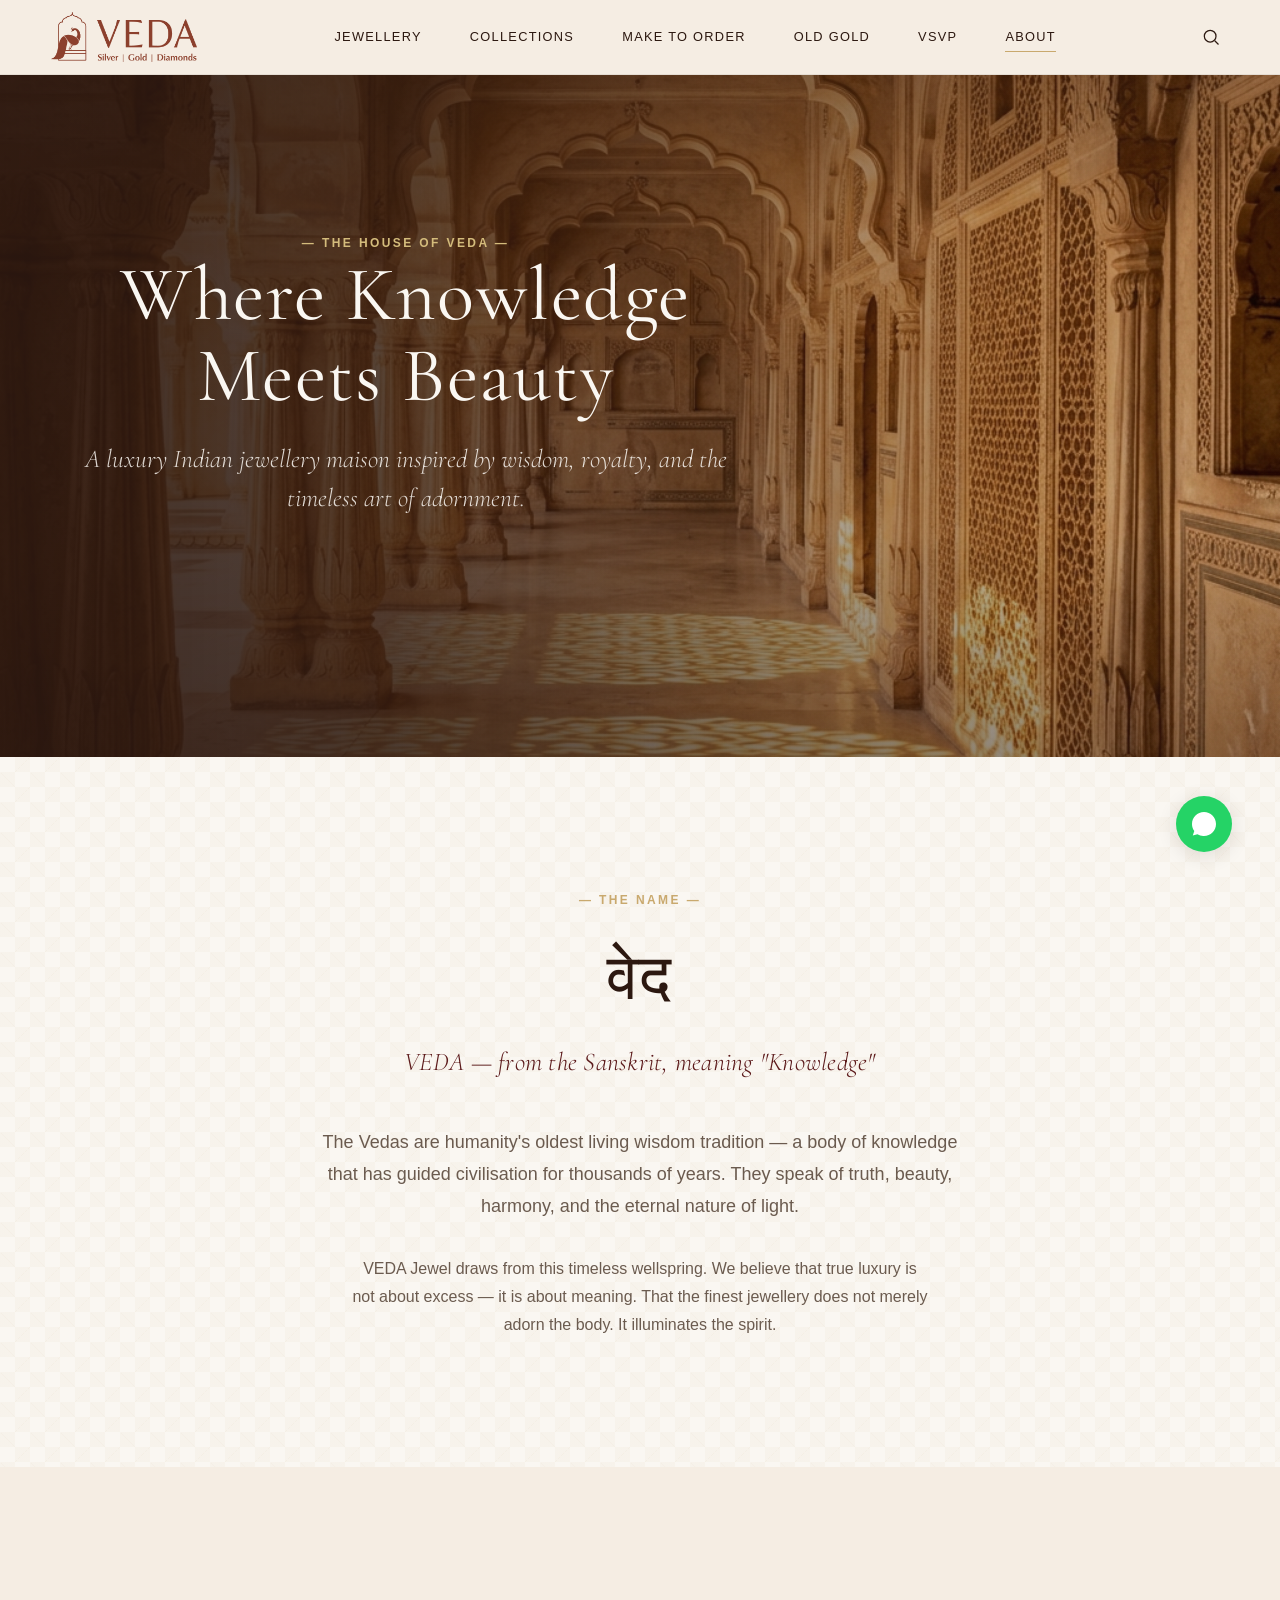
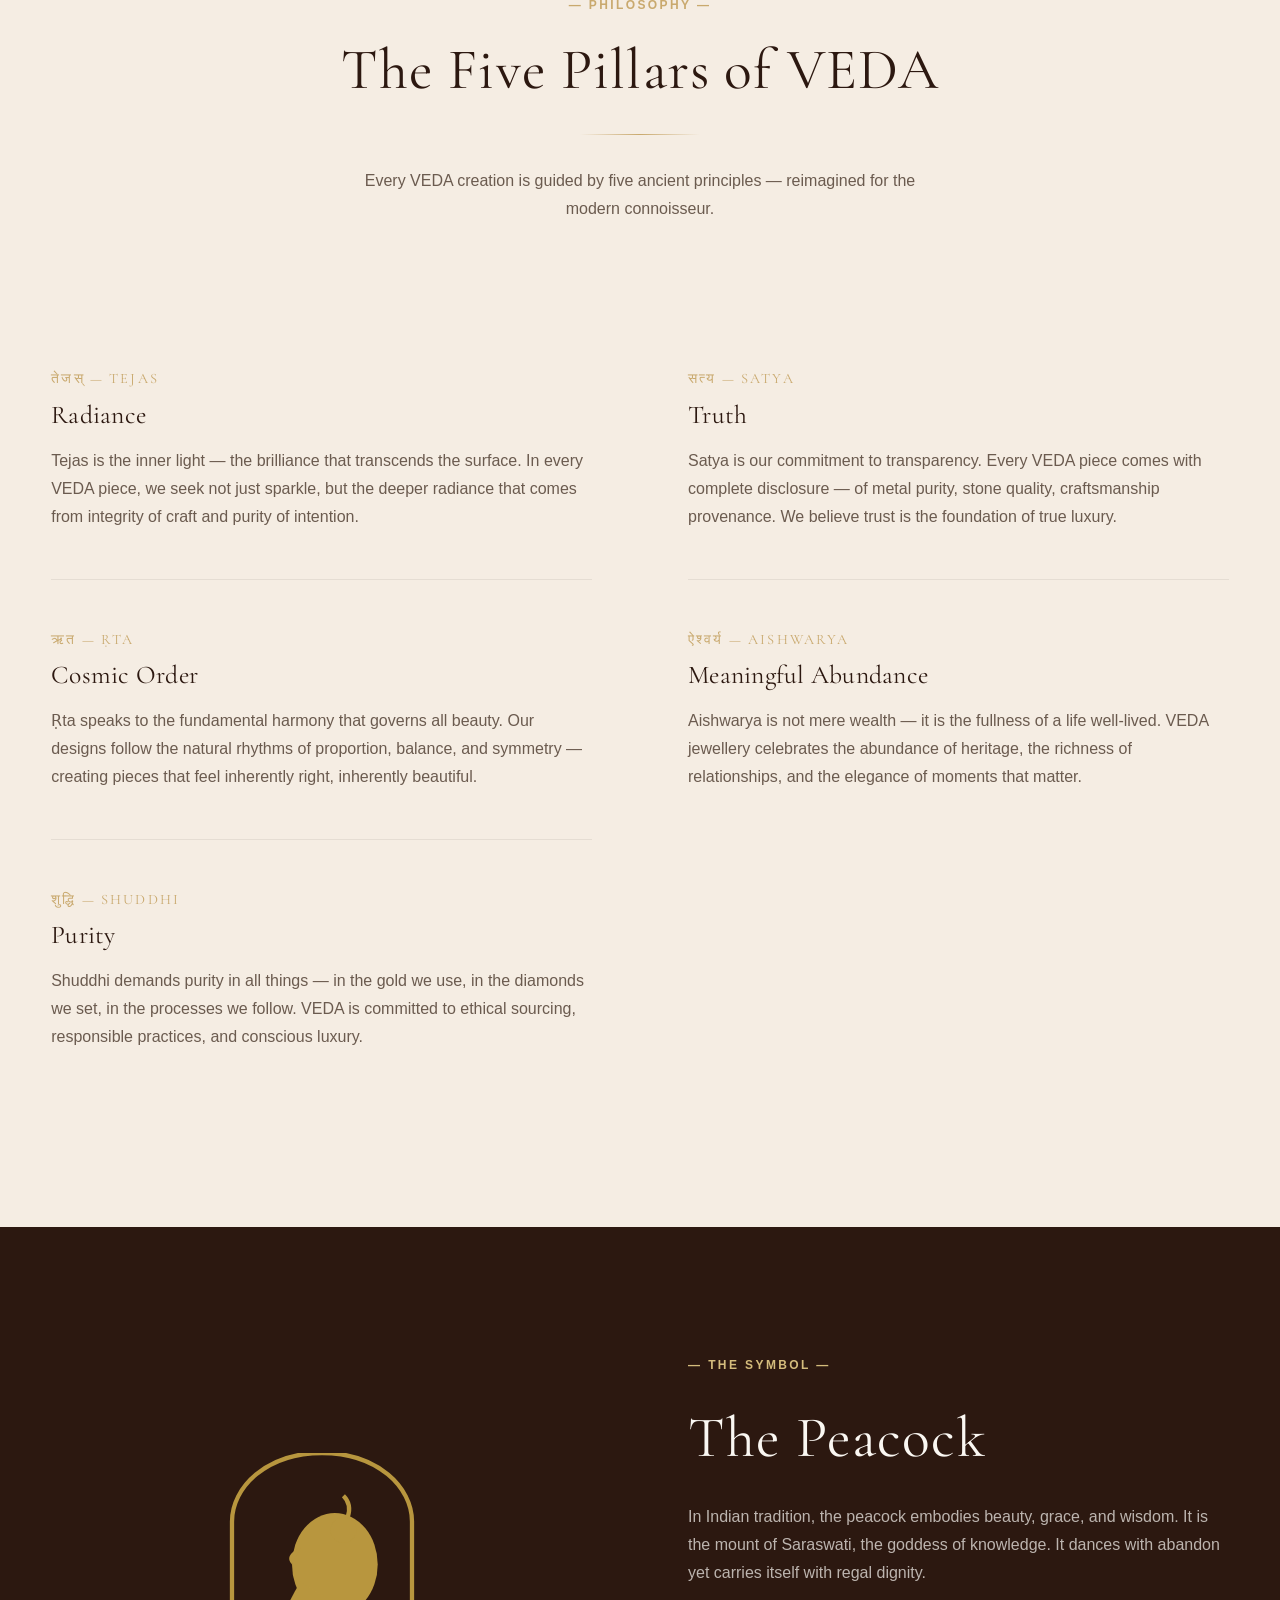
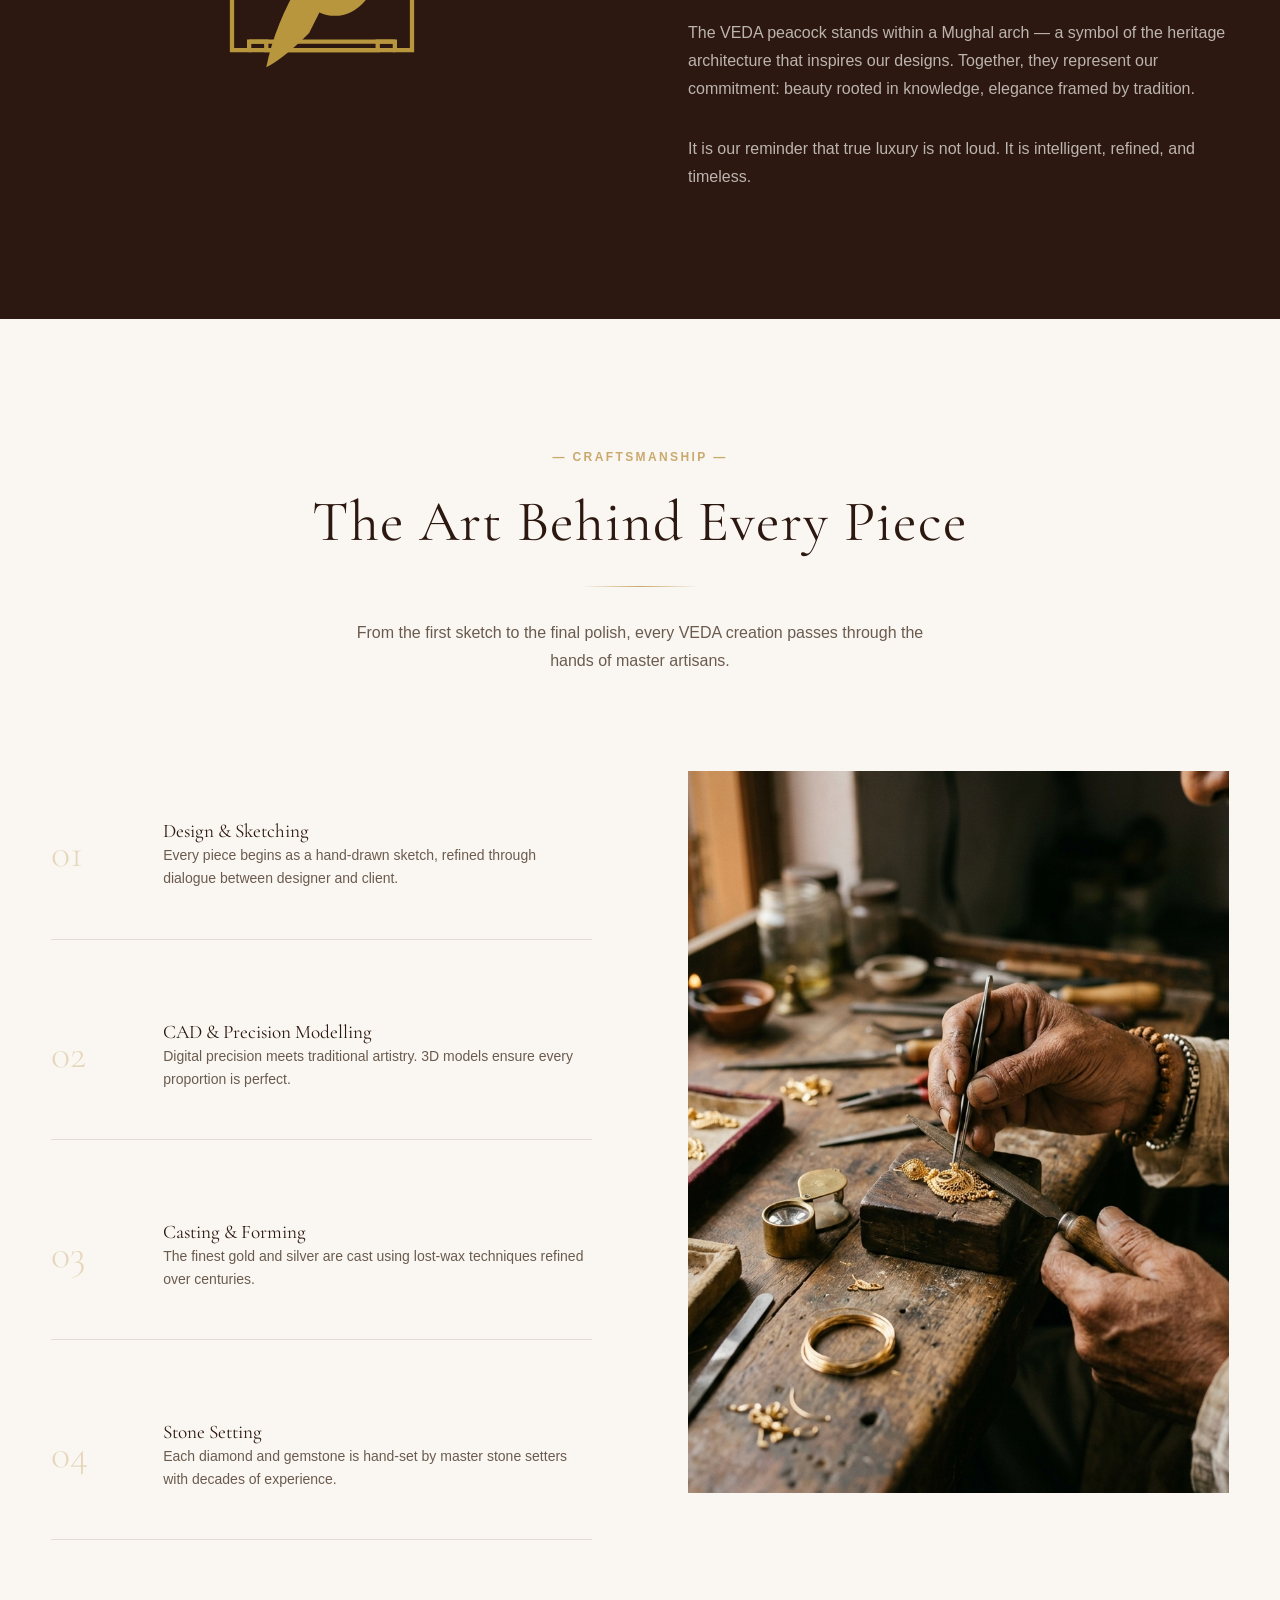
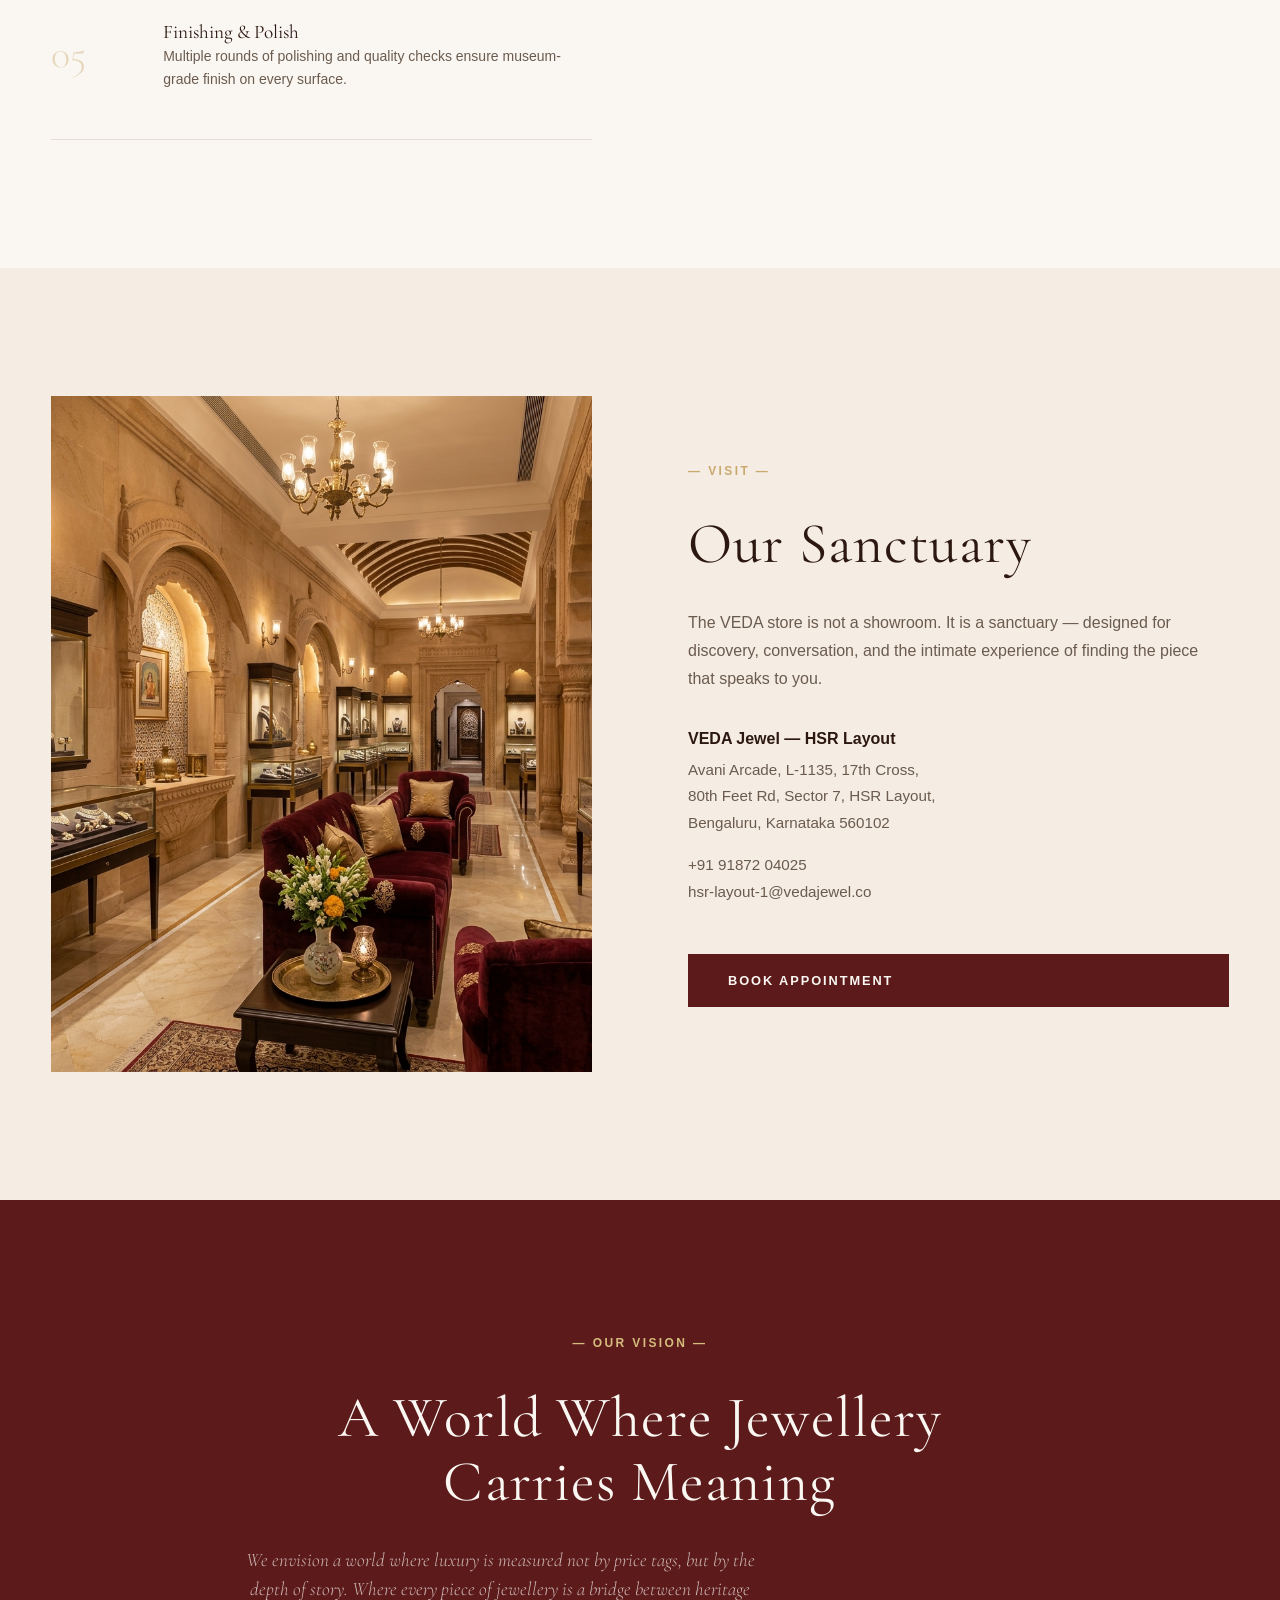
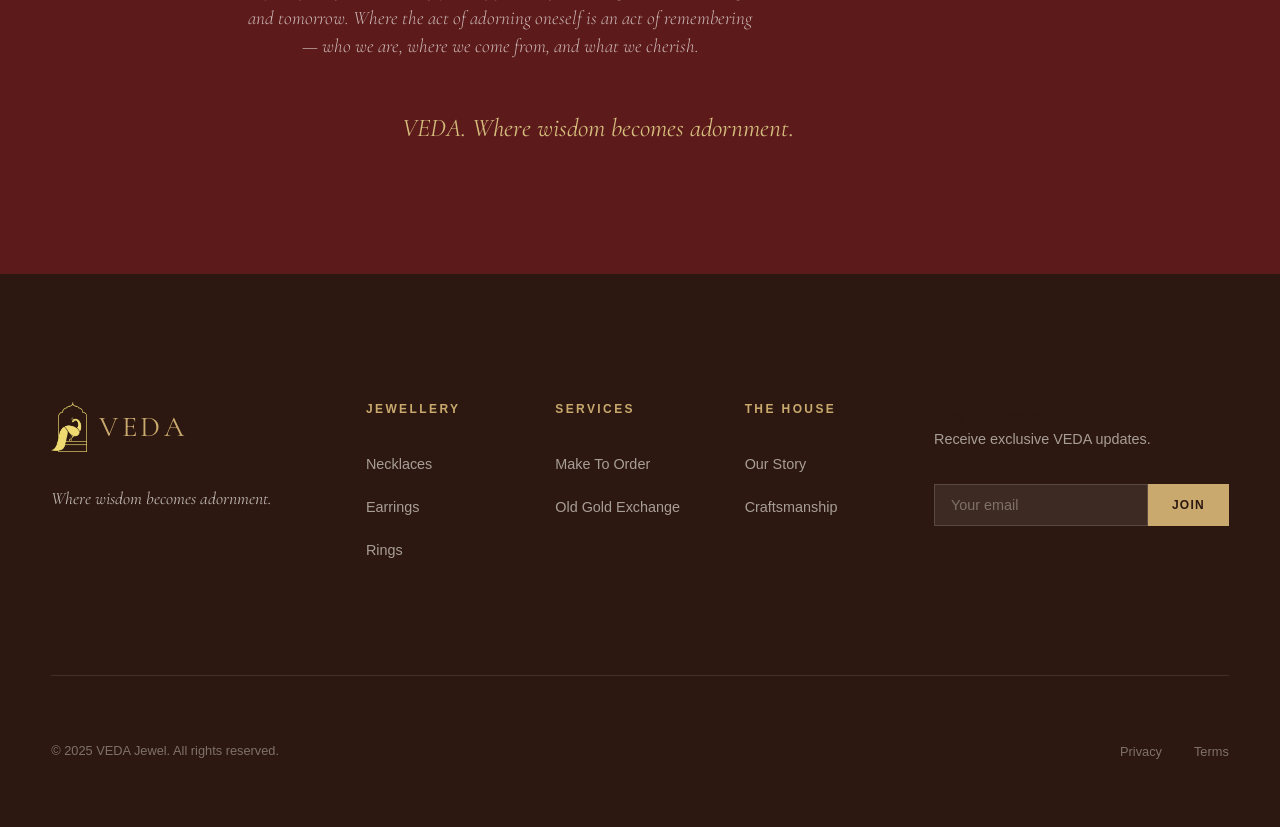
==== commit be0d28d9: "feat: apply VEDA Website Revision Brief V1 updates" ====
--- a/about.html
+++ b/about.html
@@ -6,7 +6,7 @@
   <title>About VEDA — Where Knowledge Meets Beauty</title>
   <meta name="description" content="Discover the meaning behind VEDA — a luxury Indian jewellery house inspired by the Vedas, Indian royalty, heritage craftsmanship, and conscious luxury.">
   <link rel="icon" type="image/svg+xml" href="assets/icons/favicon.svg">
-  <link rel="stylesheet" href="css/style.css?v=1.3">
+  <link rel="stylesheet" href="css/style.css?v=1.4">
   <style>
     .about-hero-text { max-width: 800px; margin: 0 auto; text-align: center; }
     .philosophy-deep { display: grid; grid-template-columns: 1fr 1fr; gap: var(--space-3xl); align-items: start; }
--- a/css/style.css
+++ b/css/style.css
@@ -4,8 +4,9 @@
    royalty, and heritage.
    ═══════════════════════════════════════════════════════════ */
 
-/* ─── Google Fonts ──────────────────────────────────────── */
-@import url('https://fonts.googleapis.com/css2?family=Cormorant+Garamond:ital,wght@0,300;0,400;0,500;0,600;0,700;1,300;1,400;1,500;1,600;1,700&family=Cormorant:ital,wght@0,300;0,400;0,500;0,600;1,300;1,400;1,500;1,600&family=Inter:wght@300;400;500;600&display=swap');
+/* ─── Google Fonts & Fontshare ───────────────────────────── */
+@import url('https://fonts.googleapis.com/css2?family=Cormorant+Garamond:ital,wght@0,300;0,400;0,500;0,600;0,700;1,300;1,400;1,500;1,600;1,700&family=Cormorant:ital,wght@0,300;0,400;0,500;0,600;1,300;1,400;1,500;1,600&display=swap');
+@import url('https://api.fontshare.com/v2/css?f[]=switzer@100,200,300,400,500,600,700,800,900&display=swap');
 
 /* ─── Design Tokens ─────────────────────────────────────── */
 :root {
@@ -52,7 +53,7 @@
   /* Typography */
   --font-display:      'Cormorant Garamond', 'Georgia', serif;
   --font-serif:        'Cormorant', 'Georgia', serif;
-  --font-body:         'Inter', -apple-system, 'Segoe UI', sans-serif;
+  --font-body:         'Switzer', -apple-system, sans-serif;
 
   /* Spacing */
   --space-xs:          0.5rem;
@@ -2011,6 +2012,13 @@
   .grid-4 { grid-template-columns: repeat(2, 1fr); }
   .grid-5-pillars { grid-template-columns: repeat(3, 1fr) !important; }
   .footer-grid { grid-template-columns: 1fr 1fr 1fr; }
+  
+  .navbar-links {
+    gap: var(--space-md);
+  }
+  .navbar-links a {
+    font-size: 0.75rem;
+  }
 }
 
 @media (max-width: 768px) {
@@ -2021,7 +2029,7 @@
   .grid-5-pillars { grid-template-columns: 1fr !important; }
 }
 
-@media (max-width: 992px) {
+@media (max-width: 1024px) {
   .navbar-links { display: none; }
   .navbar-hamburger { display: flex; }
   
@@ -2410,3 +2418,284 @@
   transform: scale(1.05);
 }
 
+/* ═══ Visual Revisions V1: Collections, MTO, and Nudge ═══ */
+
+/* Asymmetric Editorial Grid for Collections */
+.collections-editorial-grid {
+  display: grid;
+  grid-template-columns: repeat(12, 1fr);
+  gap: var(--space-xl);
+  max-width: var(--container-wide);
+  margin: 0 auto;
+  padding: var(--space-xl) var(--container-pad) var(--space-3xl) var(--container-pad);
+  position: relative;
+  z-index: 2;
+}
+
+.collections-editorial-grid .card-editorial {
+  aspect-ratio: auto;
+  border: 1px solid rgba(184, 150, 62, 0.1);
+  box-shadow: 0 12px 30px rgba(44, 24, 16, 0.06);
+  background: var(--bg-cream);
+  height: 100%;
+}
+
+.collections-editorial-grid .card-editorial:hover {
+  border-color: var(--gold-aged);
+  transform: translateY(-5px);
+  box-shadow: 0 20px 45px rgba(44, 24, 16, 0.12);
+}
+
+/* Split content card layout */
+.collections-editorial-grid .editorial-split {
+  display: grid;
+  grid-template-columns: 1.15fr 1fr;
+  height: 100%;
+}
+
+.collections-editorial-grid .editorial-split-image {
+  position: relative;
+  overflow: hidden;
+  height: 100%;
+  min-height: 400px;
+}
+
+.collections-editorial-grid .editorial-split-image img {
+  width: 100%;
+  height: 100%;
+  object-fit: cover;
+  transition: transform var(--duration-slow) var(--ease-luxury);
+}
+
+.collections-editorial-grid .editorial-split:hover .editorial-split-image img {
+  transform: scale(1.04);
+}
+
+.collections-editorial-grid .editorial-split-content {
+  padding: var(--space-2xl) var(--space-xl);
+  display: flex;
+  flex-direction: column;
+  justify-content: center;
+  background: var(--bg-cream);
+  position: relative;
+  border-left: 1px solid var(--border-light);
+}
+
+.collections-editorial-grid .editorial-split-content .pillar-sanskrit-overlay {
+  position: absolute;
+  top: var(--space-xl);
+  right: var(--space-xl);
+  font-family: var(--font-serif);
+  font-size: 2rem;
+  color: var(--gold-light);
+  opacity: 0.35;
+}
+
+.collections-editorial-grid .editorial-split-content h3 {
+  font-family: var(--font-display);
+  font-size: clamp(1.8rem, 2.5vw, 2.4rem);
+  color: var(--maroon);
+  margin-top: 0.5rem;
+  margin-bottom: var(--space-md);
+  line-height: 1.2;
+}
+
+.collections-editorial-grid .editorial-split-content p.story-snippet {
+  font-size: 0.9rem;
+  line-height: 1.7;
+  color: var(--text-secondary);
+  margin-bottom: var(--space-lg);
+}
+
+/* Card overlaid style for landscape cards */
+.collections-editorial-grid .card-editorial-overlaid {
+  position: relative;
+  overflow: hidden;
+  height: 480px;
+}
+
+.collections-editorial-grid .card-editorial-overlaid img {
+  width: 100%;
+  height: 100%;
+  object-fit: cover;
+  transition: transform var(--duration-slow) var(--ease-luxury);
+}
+
+.collections-editorial-grid .card-editorial-overlaid:hover img {
+  transform: scale(1.04);
+}
+
+.collections-editorial-grid .card-editorial-overlaid .card-overlay {
+  position: absolute;
+  inset: 0;
+  padding: var(--space-2xl) var(--space-xl);
+  background: linear-gradient(to bottom, rgba(44, 24, 16, 0.3) 0%, rgba(44, 24, 16, 0) 50%, rgba(44, 24, 16, 0.85) 100%);
+  display: flex;
+  flex-direction: column;
+  justify-content: flex-end;
+  color: var(--text-light);
+}
+
+.collections-editorial-grid .card-editorial-overlaid .card-overlay h3 {
+  font-family: var(--font-display);
+  font-size: clamp(1.6rem, 2vw, 2.2rem);
+  color: var(--text-light);
+  margin-top: 0.5rem;
+  margin-bottom: var(--space-xs);
+}
+
+.collections-editorial-grid .card-editorial-overlaid .card-overlay p {
+  color: rgba(250, 247, 242, 0.8);
+  font-size: 0.9rem;
+  margin: 0;
+  max-width: 450px;
+}
+
+/* Spans */
+.collections-editorial-grid .col-span-12 { grid-column: span 12; }
+.collections-editorial-grid .col-span-7 { grid-column: span 7; }
+.collections-editorial-grid .col-span-5 { grid-column: span 5; }
+
+/* Make to Order Collage Grid */
+.mto-collage-grid {
+  display: grid;
+  grid-template-columns: repeat(2, 1fr);
+  gap: var(--space-md);
+}
+
+.mto-collage-item {
+  position: relative;
+  overflow: hidden;
+  aspect-ratio: 1;
+  border: 1px solid rgba(184, 150, 62, 0.15);
+  box-shadow: 0 4px 15px rgba(44, 24, 16, 0.08);
+}
+
+.mto-collage-item img {
+  width: 100%;
+  height: 100%;
+  object-fit: cover;
+  transition: transform var(--duration-slow) var(--ease-luxury);
+}
+
+.mto-collage-item:hover img {
+  transform: scale(1.05);
+}
+
+.mto-collage-item .item-label {
+  position: absolute;
+  bottom: 0;
+  left: 0;
+  right: 0;
+  background: linear-gradient(transparent, rgba(44, 24, 16, 0.85));
+  color: var(--text-light);
+  padding: var(--space-md) var(--space-sm) var(--space-xs) var(--space-sm);
+  font-size: 0.75rem;
+  letter-spacing: 0.1em;
+  text-transform: uppercase;
+  text-align: center;
+  opacity: 0;
+  transform: translateY(10px);
+  transition: all var(--duration-med) var(--ease-reveal);
+  z-index: 2;
+}
+
+.mto-collage-item:hover .item-label {
+  opacity: 1;
+  transform: translateY(0);
+}
+
+/* Concierge Nudge Card */
+.concierge-nudge {
+  position: fixed;
+  bottom: 30px;
+  right: -420px; /* Initially hidden offscreen */
+  width: 380px;
+  background: var(--bg-cream);
+  border: 1px solid var(--gold-aged);
+  padding: var(--space-xl) var(--space-lg);
+  box-shadow: 0 15px 40px rgba(44, 24, 16, 0.18);
+  z-index: var(--z-nav);
+  transition: right var(--duration-slow) var(--ease-luxury);
+  border-radius: 2px;
+}
+
+.concierge-nudge.visible {
+  right: 30px;
+}
+
+.concierge-nudge .nudge-close {
+  position: absolute;
+  top: 15px;
+  right: 15px;
+  background: transparent;
+  border: none;
+  font-size: 1.4rem;
+  color: var(--text-secondary);
+  cursor: pointer;
+  line-height: 1;
+  transition: color var(--duration-fast);
+}
+
+.concierge-nudge .nudge-close:hover {
+  color: var(--maroon);
+}
+
+.concierge-nudge h4 {
+  font-family: var(--font-display);
+  font-size: 1.35rem;
+  color: var(--maroon);
+  margin-top: 0;
+  margin-bottom: 0.5rem;
+  letter-spacing: 0.05em;
+  font-weight: 400;
+}
+
+.concierge-nudge p {
+  font-size: 0.85rem;
+  line-height: 1.6;
+  color: var(--text-secondary);
+  margin-bottom: var(--space-lg);
+  margin-top: 0;
+}
+
+.concierge-nudge .nudge-btn {
+  width: 100%;
+  text-align: center;
+  justify-content: center;
+}
+
+/* Collage responsive styling */
+@media (max-width: 992px) {
+  .collections-editorial-grid {
+    grid-template-columns: 1fr;
+    gap: var(--space-xl);
+  }
+  .collections-editorial-grid .col-span-12,
+  .collections-editorial-grid .col-span-7,
+  .collections-editorial-grid .col-span-5 {
+    grid-column: span 12;
+  }
+  .collections-editorial-grid .editorial-split {
+    grid-template-columns: 1fr;
+  }
+  .collections-editorial-grid .card-editorial-overlaid {
+    height: 380px;
+  }
+}
+
+@media (max-width: 480px) {
+  .mto-collage-grid {
+    grid-template-columns: 1fr;
+  }
+  .concierge-nudge {
+    width: calc(100vw - 40px);
+    right: -100%;
+    bottom: 20px;
+  }
+  .concierge-nudge.visible {
+    right: 20px;
+  }
+}
+
+
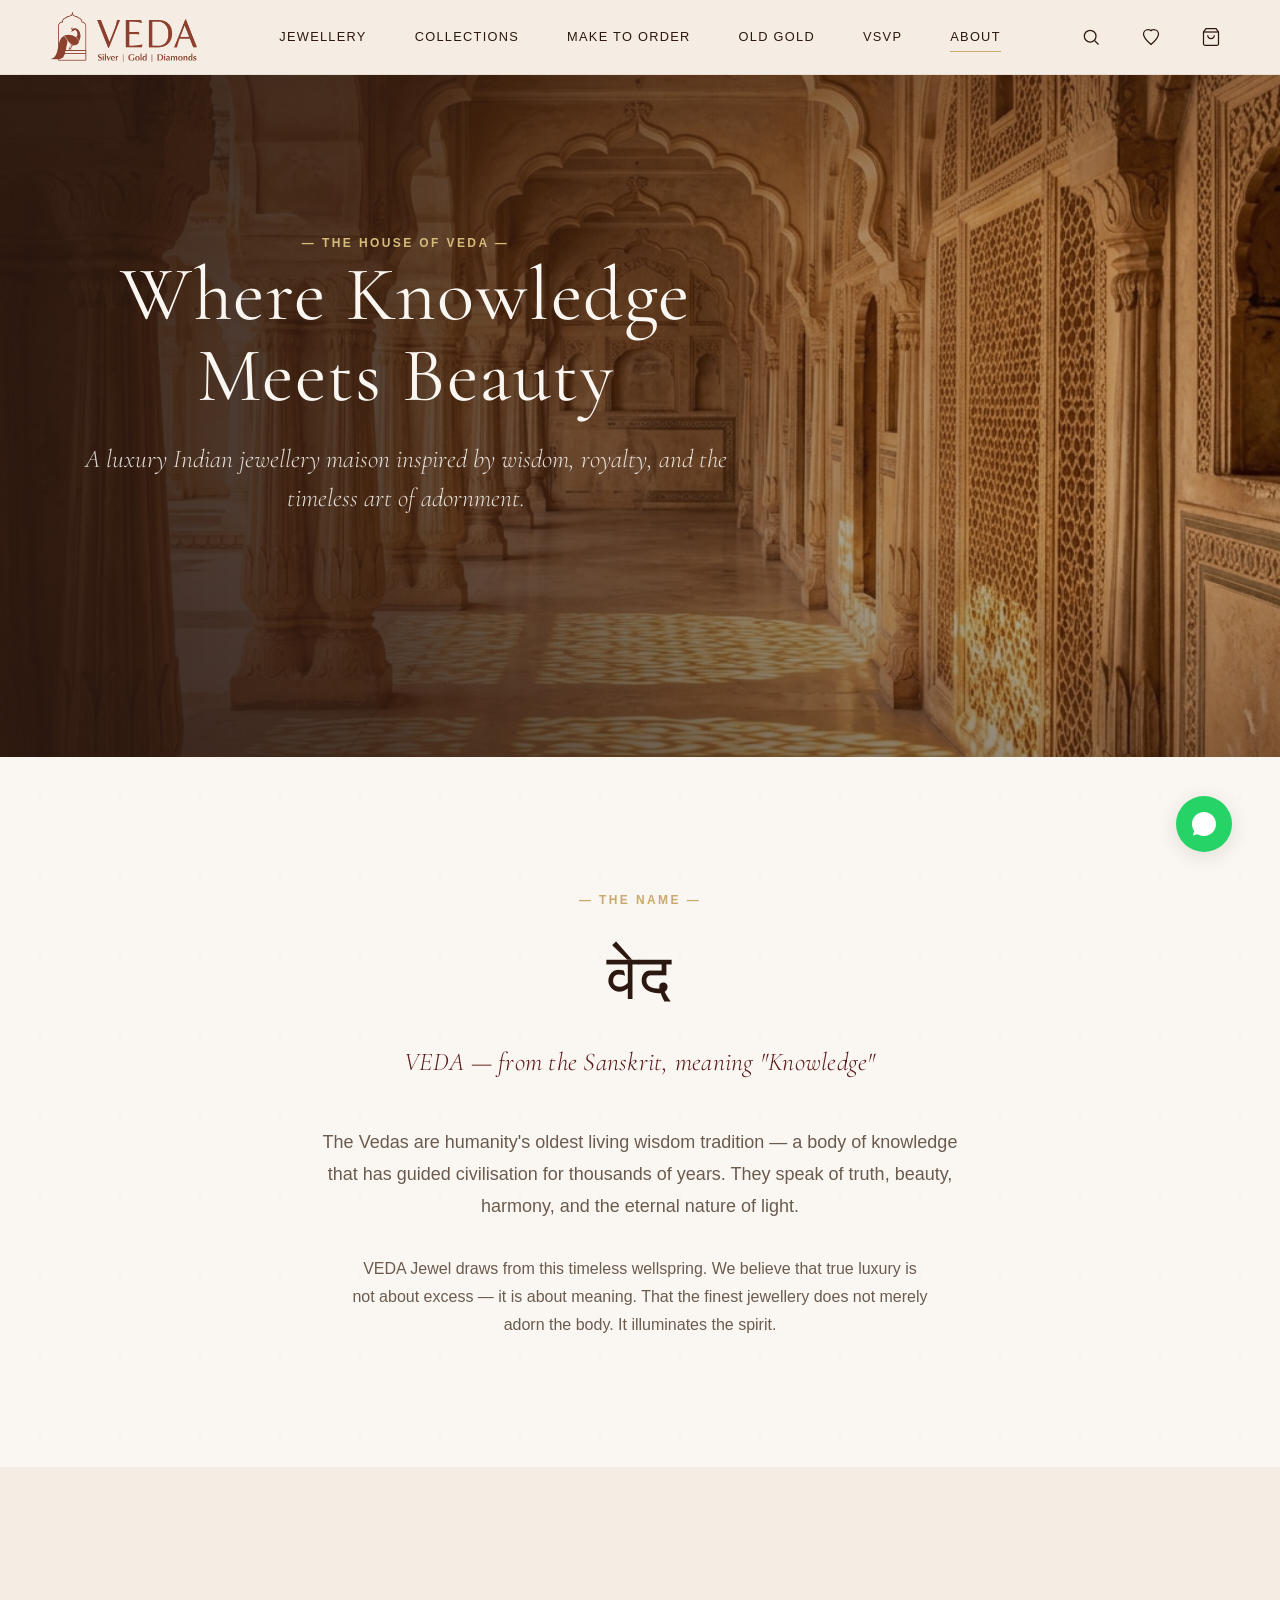
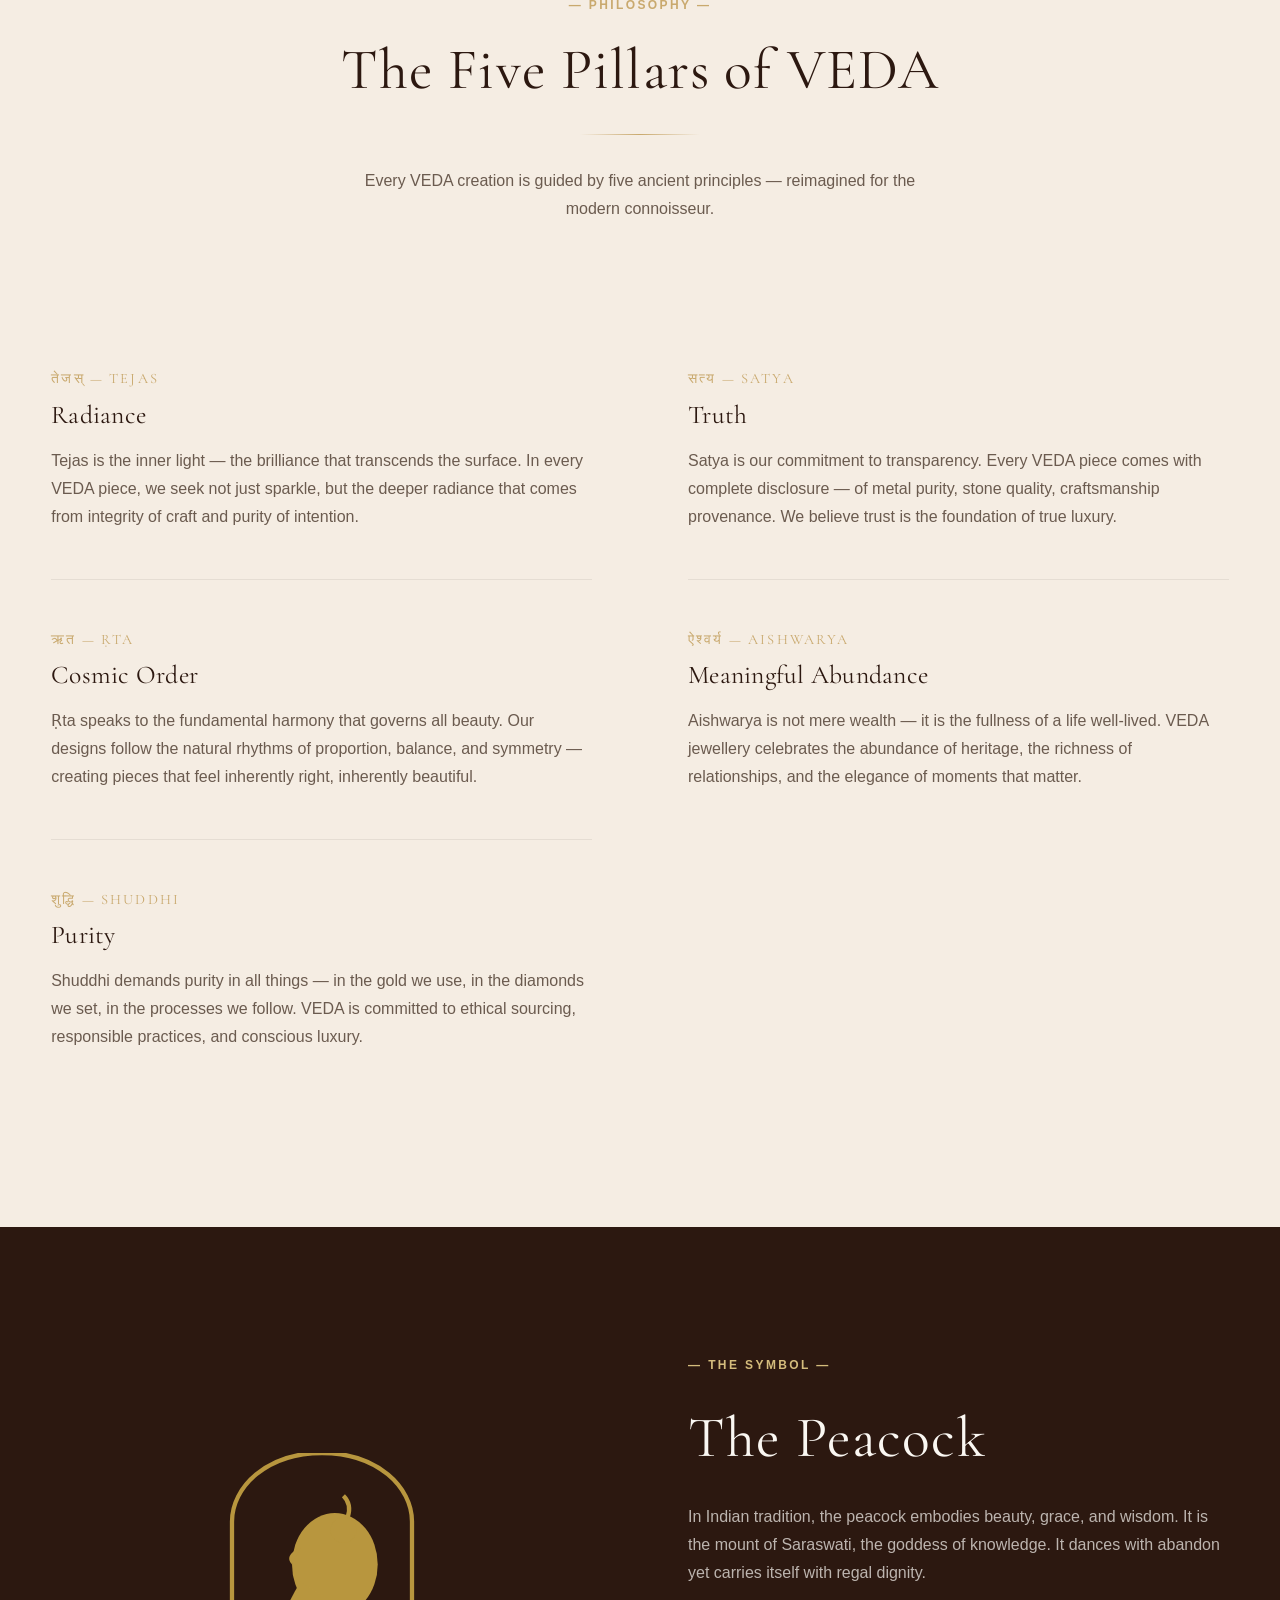
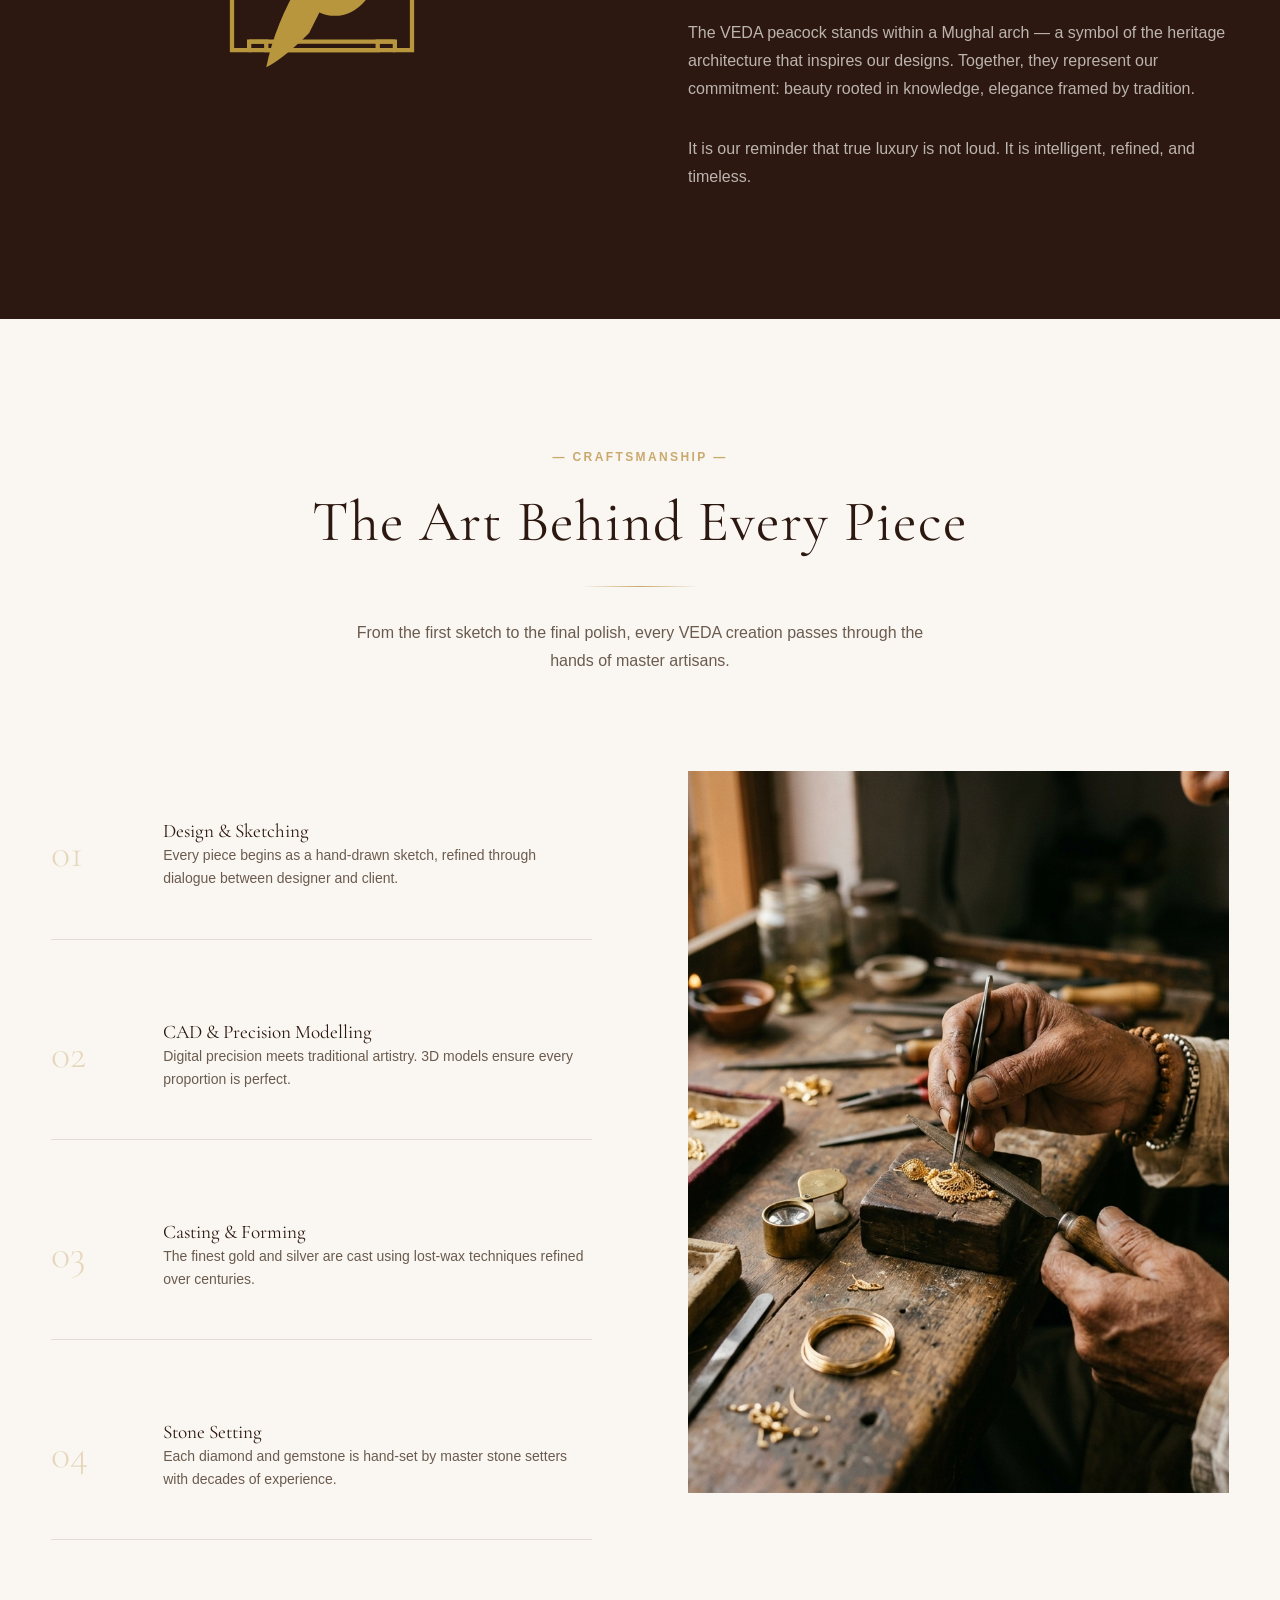
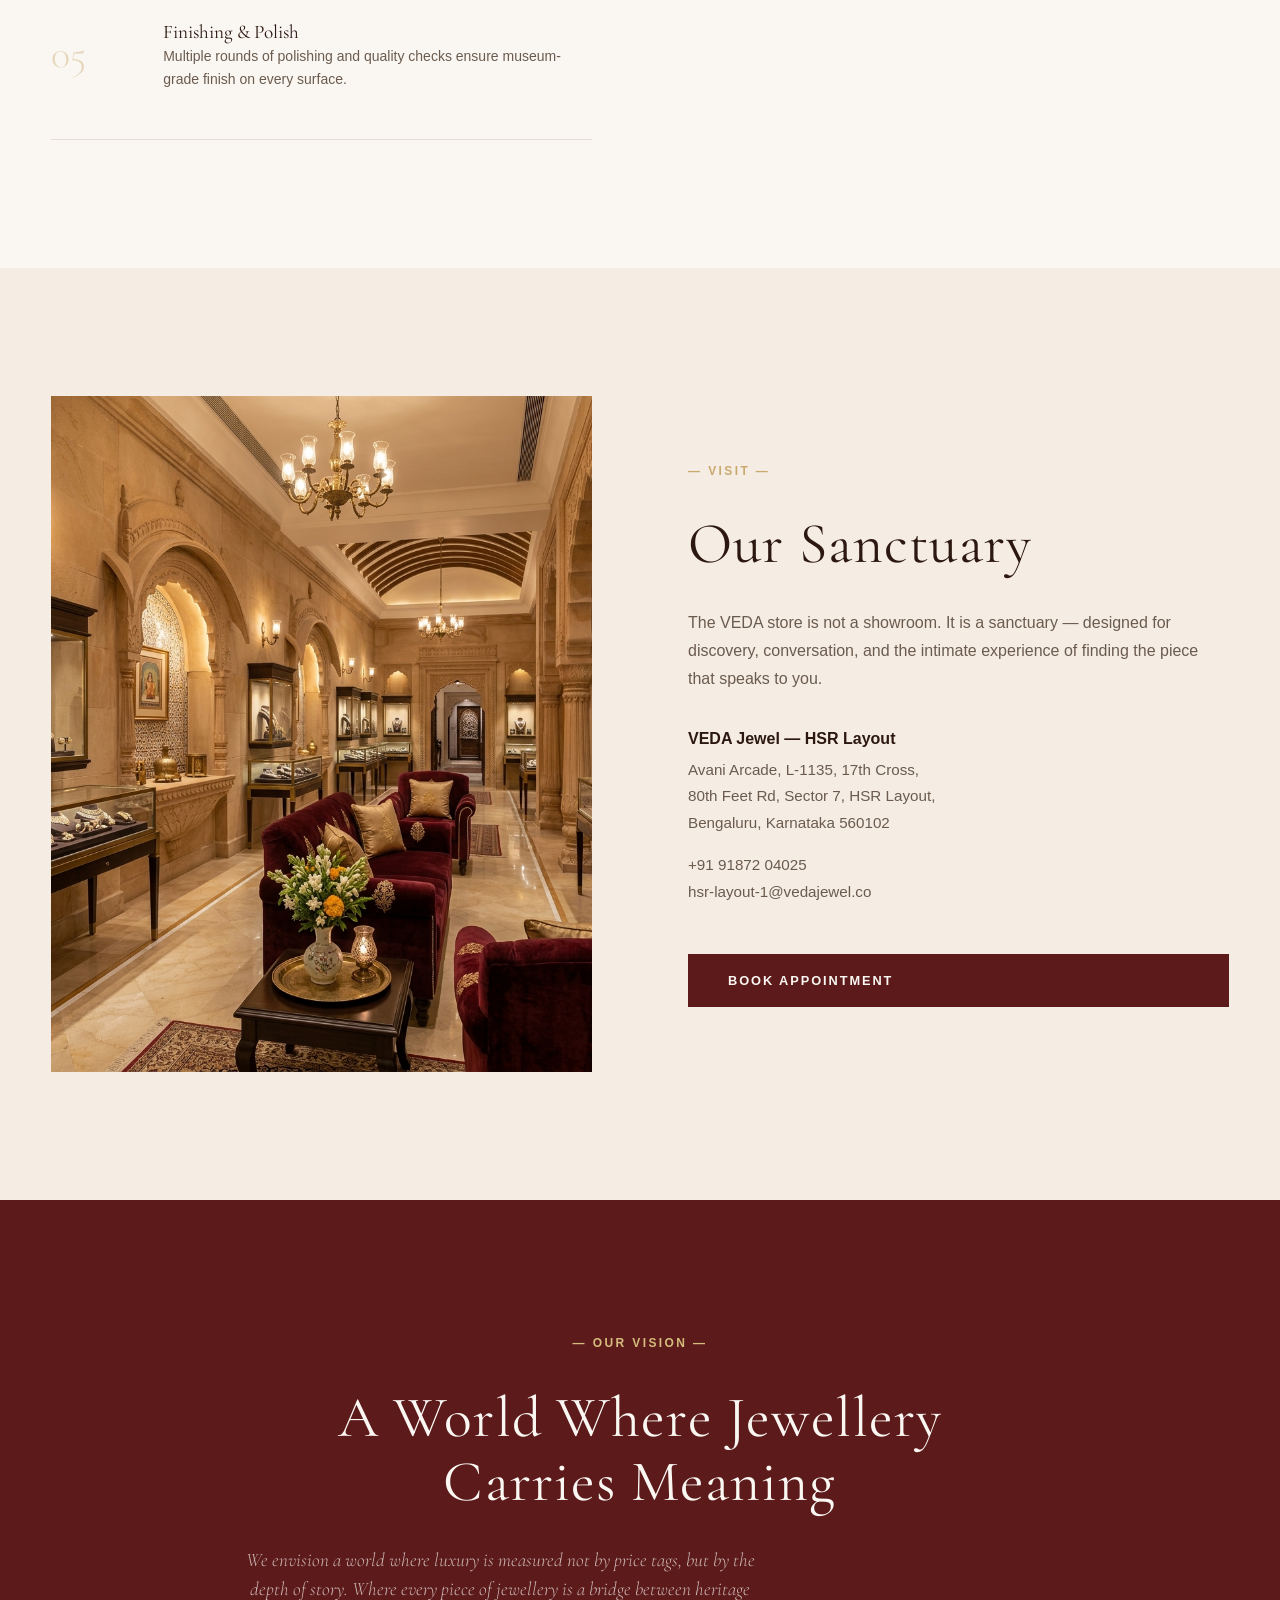
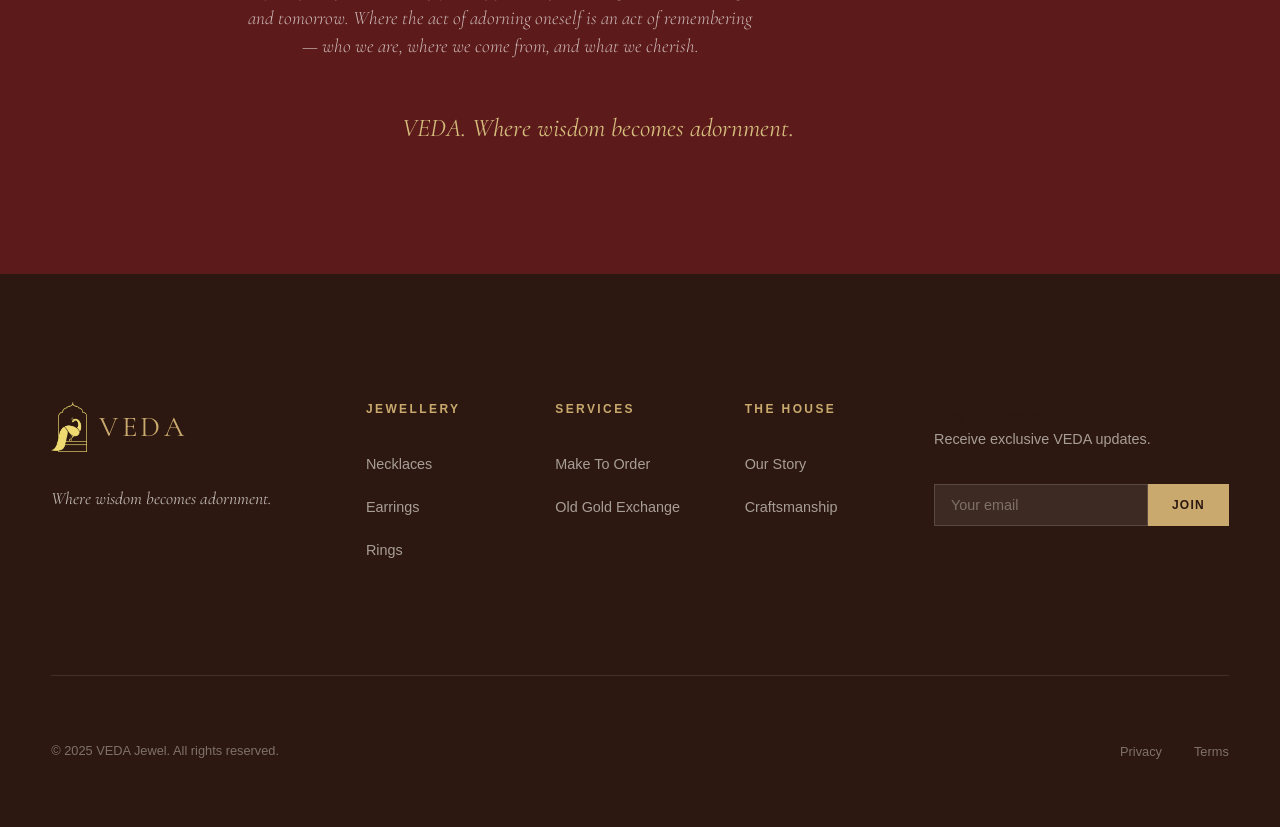
==== commit f3c6dfe3: "fix: resolve header layout shifts and apply brand jaali patterns" ====
--- a/about.html
+++ b/about.html
@@ -6,7 +6,7 @@
   <title>About VEDA — Where Knowledge Meets Beauty</title>
   <meta name="description" content="Discover the meaning behind VEDA — a luxury Indian jewellery house inspired by the Vedas, Indian royalty, heritage craftsmanship, and conscious luxury.">
   <link rel="icon" type="image/svg+xml" href="assets/icons/favicon.svg">
-  <link rel="stylesheet" href="css/style.css?v=1.4">
+  <link rel="stylesheet" href="css/style.css?v=1.5">
   <style>
     .about-hero-text { max-width: 800px; margin: 0 auto; text-align: center; }
     .philosophy-deep { display: grid; grid-template-columns: 1fr 1fr; gap: var(--space-3xl); align-items: start; }
@@ -29,8 +29,26 @@
   <nav class="navbar" id="main-nav">
     <div class="navbar-inner">
       <a href="index.html" class="navbar-logo"><img src="assets/icons/logo-full.png" alt="VEDA Jewel" style="height: 50px; width: auto;"></a>
-      <div class="navbar-links"><a href="category.html">Jewellery</a><a href="collection.html">Collections</a><a href="make-to-order.html">Make To Order</a><a href="old-gold-exchange.html">Old Gold</a><a href="vsvp.html">VSVP</a><a href="about.html" class="active">About</a></div>
-      <div class="navbar-utility"><button aria-label="Search" class="hide-mobile"><svg viewBox="0 0 24 24" fill="none" stroke="currentColor" stroke-width="1.5"><circle cx="11" cy="11" r="7"/><path d="M16.5 16.5L21 21"/></svg></button><div class="navbar-hamburger" id="hamburger-toggle"><span></span><span></span><span></span></div></div>
+      <div class="navbar-links">
+        <a href="category.html">Jewellery</a>
+        <a href="collection.html">Collections</a>
+        <a href="make-to-order.html">Make To Order</a>
+        <a href="old-gold-exchange.html">Old Gold</a>
+        <a href="vsvp.html">VSVP</a>
+        <a href="about.html" class="active">About</a>
+      </div>
+      <div class="navbar-utility">
+        <button aria-label="Search" class="hide-mobile">
+          <svg viewBox="0 0 24 24" fill="none" stroke="currentColor" stroke-width="1.5"><circle cx="11" cy="11" r="7"/><path d="M16.5 16.5L21 21"/></svg>
+        </button>
+        <a href="#" aria-label="Wishlist" class="hide-mobile">
+          <svg viewBox="0 0 24 24" fill="none" stroke="currentColor" stroke-width="1.5"><path d="M12 21C12 21 3 13.5 3 8.5C3 5.42 5.42 3 8.5 3C10.24 3 11.91 3.81 12 5C12.09 3.81 13.76 3 15.5 3C18.58 3 21 5.42 21 8.5C21 13.5 12 21 12 21Z"/></svg>
+        </a>
+        <a href="#" aria-label="Cart" class="hide-mobile">
+          <svg viewBox="0 0 24 24" fill="none" stroke="currentColor" stroke-width="1.5"><path d="M6 2L3 6V20C3 20.53 3.21 21.04 3.59 21.41C3.96 21.79 4.47 22 5 22H19C19.53 22 20.04 21.79 20.41 21.41C20.79 21.04 21 20.53 21 20V6L18 2H6Z"/><path d="M3 6H21"/><path d="M16 10C16 11.06 15.58 12.08 14.83 12.83C14.08 13.58 13.06 14 12 14C10.94 14 9.92 13.58 9.17 12.83C8.42 12.08 8 11.06 8 10"/></svg>
+        </a>
+        <div class="navbar-hamburger" id="hamburger-toggle"><span></span><span></span><span></span></div>
+      </div>
     </div>
   </nav>
   <div class="mobile-menu" id="mobile-menu"><a href="index.html">Home</a><a href="category.html">Jewellery</a><a href="collection.html">Collections</a><a href="make-to-order.html">Make To Order</a><a href="old-gold-exchange.html">Old Gold Exchange</a><a href="vsvp.html">VSVP</a>
@@ -50,7 +68,7 @@
   </section>
 
   <!-- The Meaning of VEDA -->
-  <section class="bg-cream pattern-diamond">
+  <section class="bg-cream bg-pattern-jaali-light">
     <div class="container" style="position:relative;z-index:1;">
       <div class="about-hero-text reveal">
         <span class="label-gold">— The Name —</span>
--- a/css/style.css
+++ b/css/style.css
@@ -1139,6 +1139,7 @@
   align-items: center;
   gap: 0.75rem;
   z-index: var(--z-nav);
+  flex: 1 1 0%;
 }
 
 .navbar-logo img,
@@ -1168,6 +1169,8 @@
   display: flex;
   align-items: center;
   gap: var(--space-xl);
+  flex: 0 0 auto;
+  justify-content: center;
 }
 
 .navbar-links a {
@@ -1205,6 +1208,8 @@
   display: flex;
   align-items: center;
   gap: var(--space-md);
+  flex: 1 1 0%;
+  justify-content: flex-end;
 }
 
 .navbar-utility a,
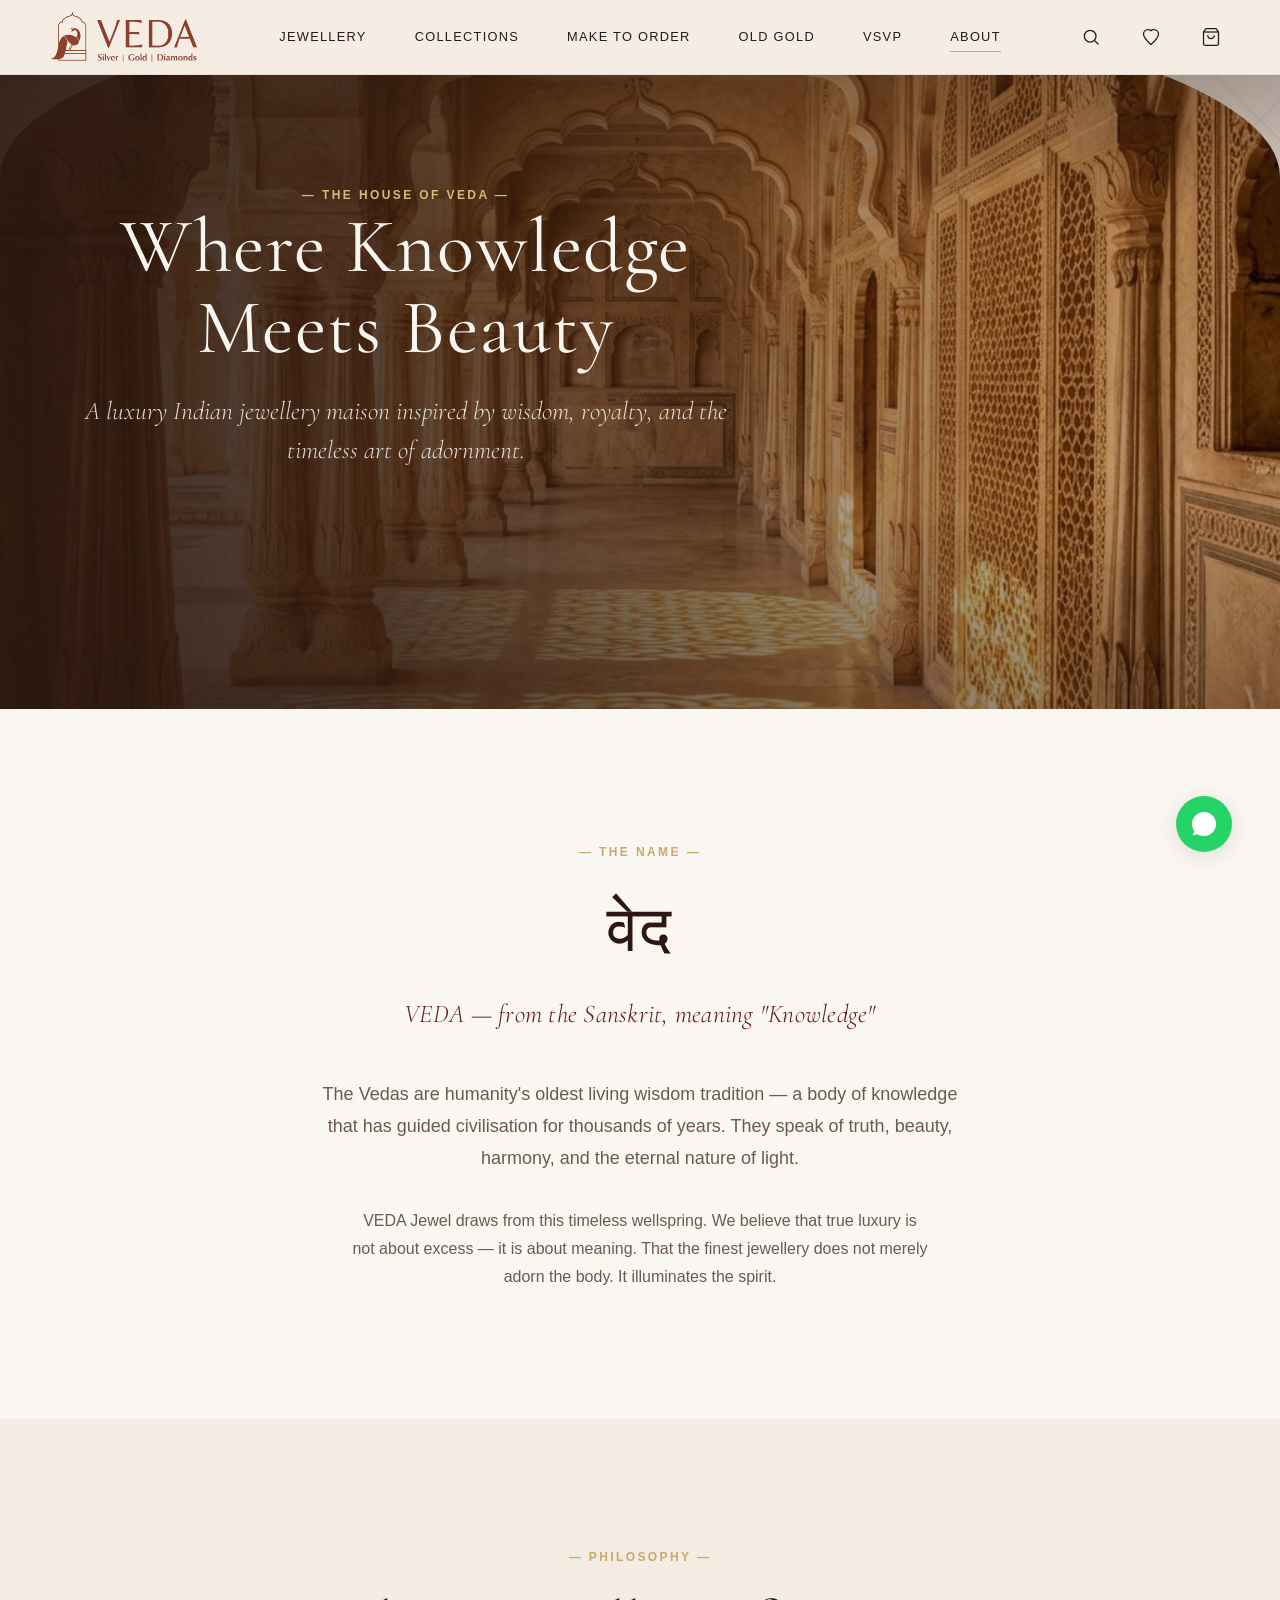
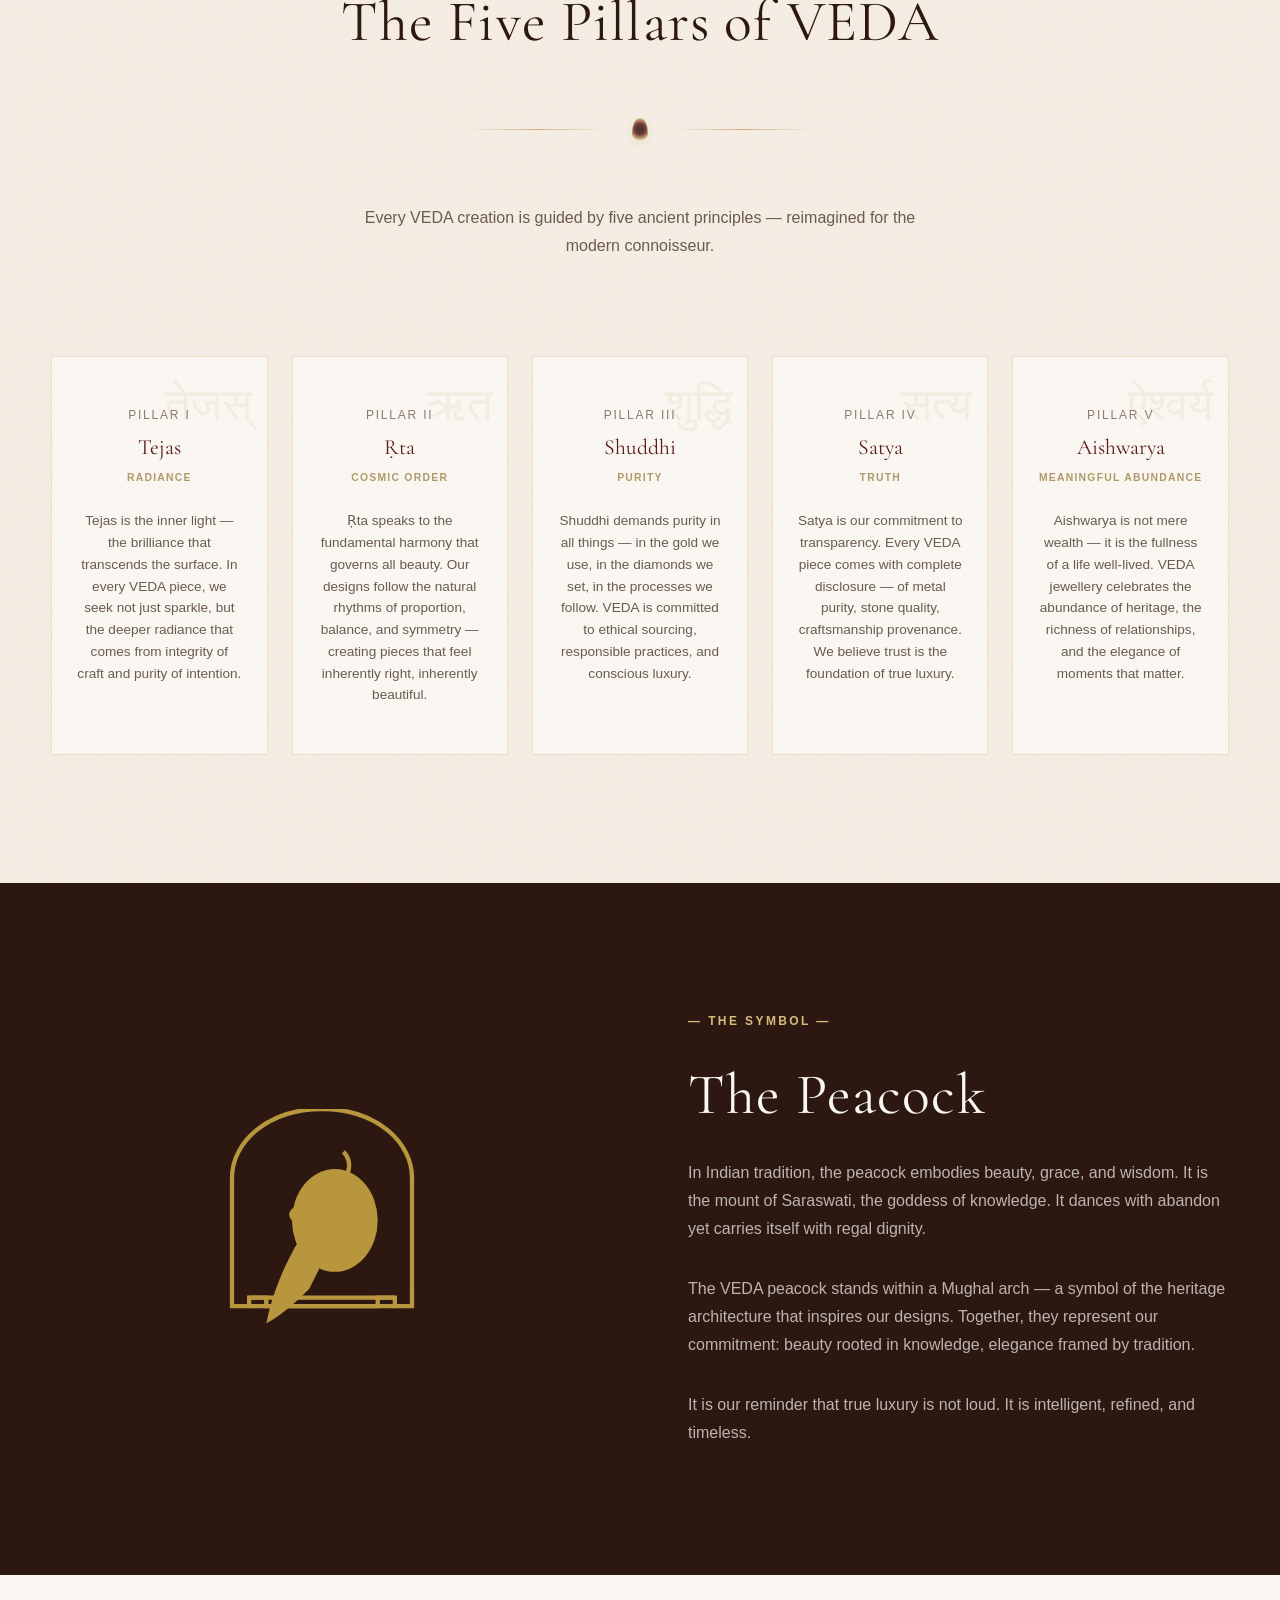
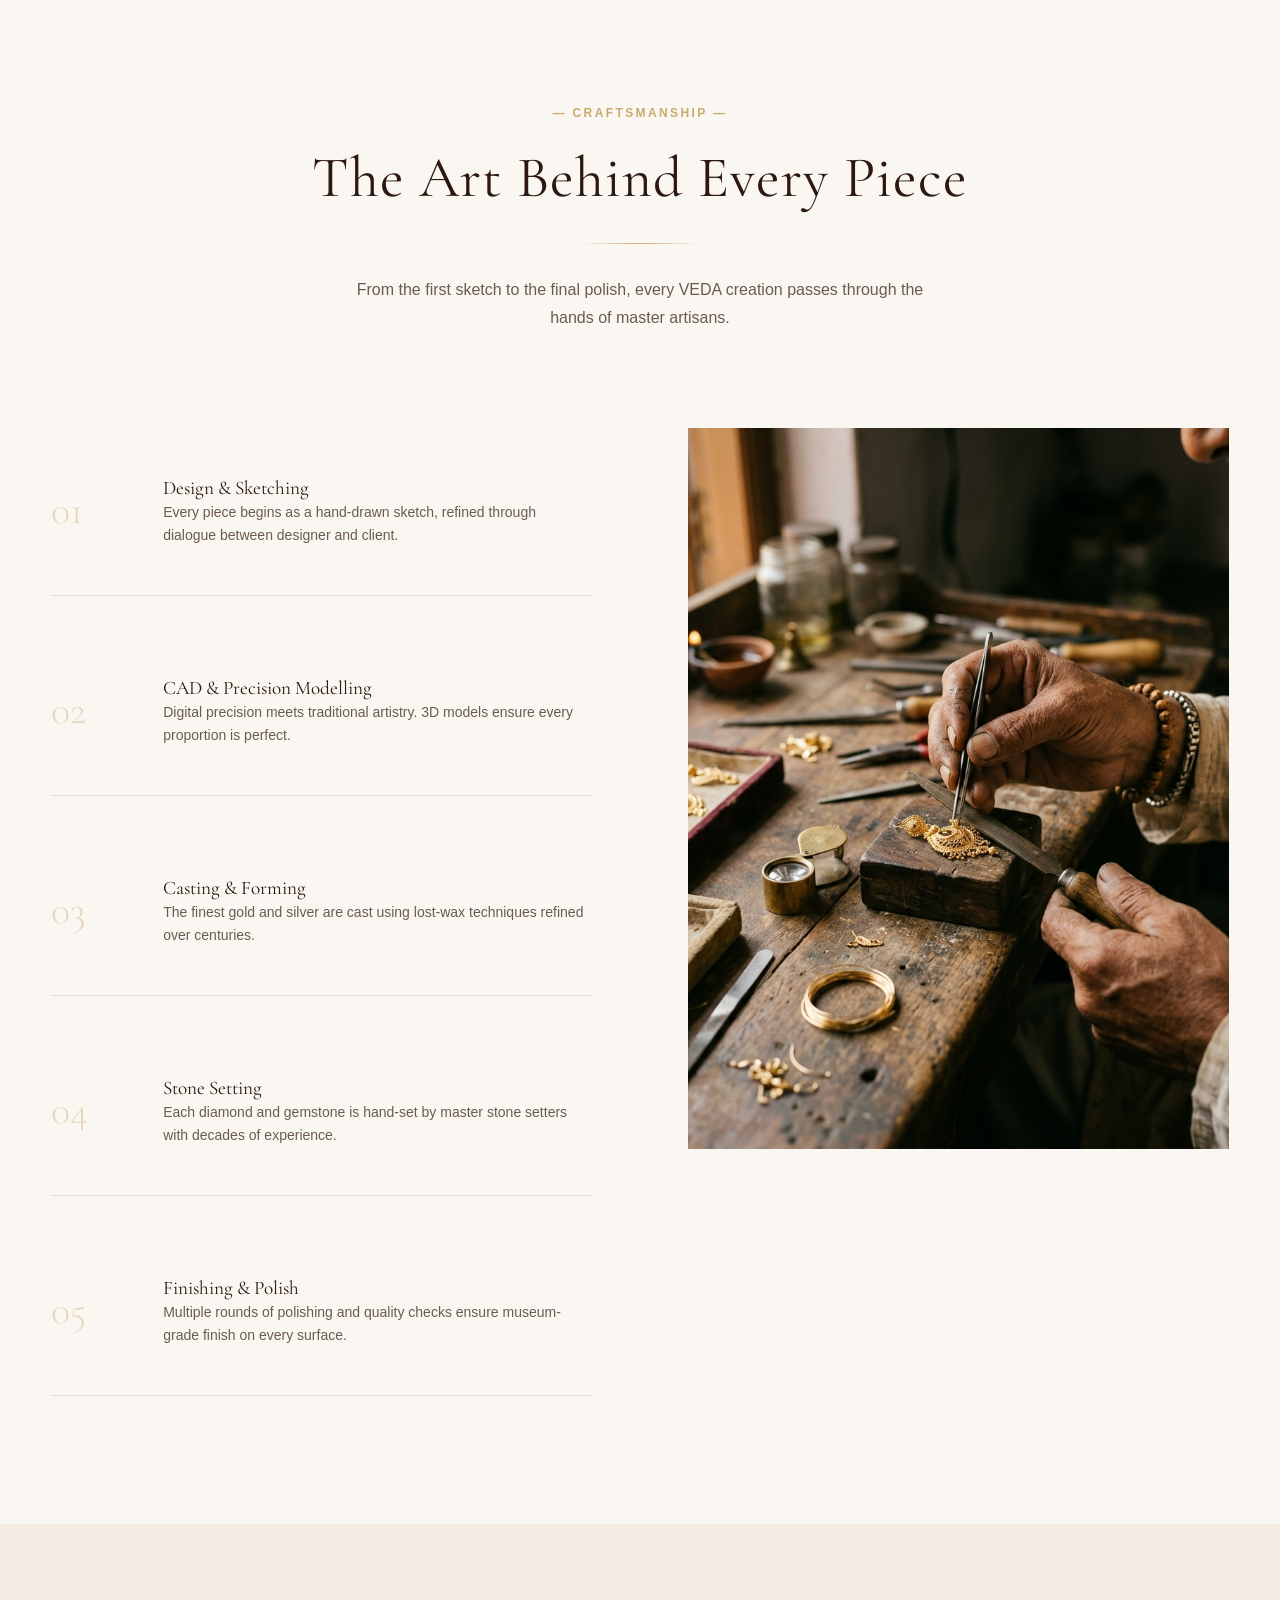
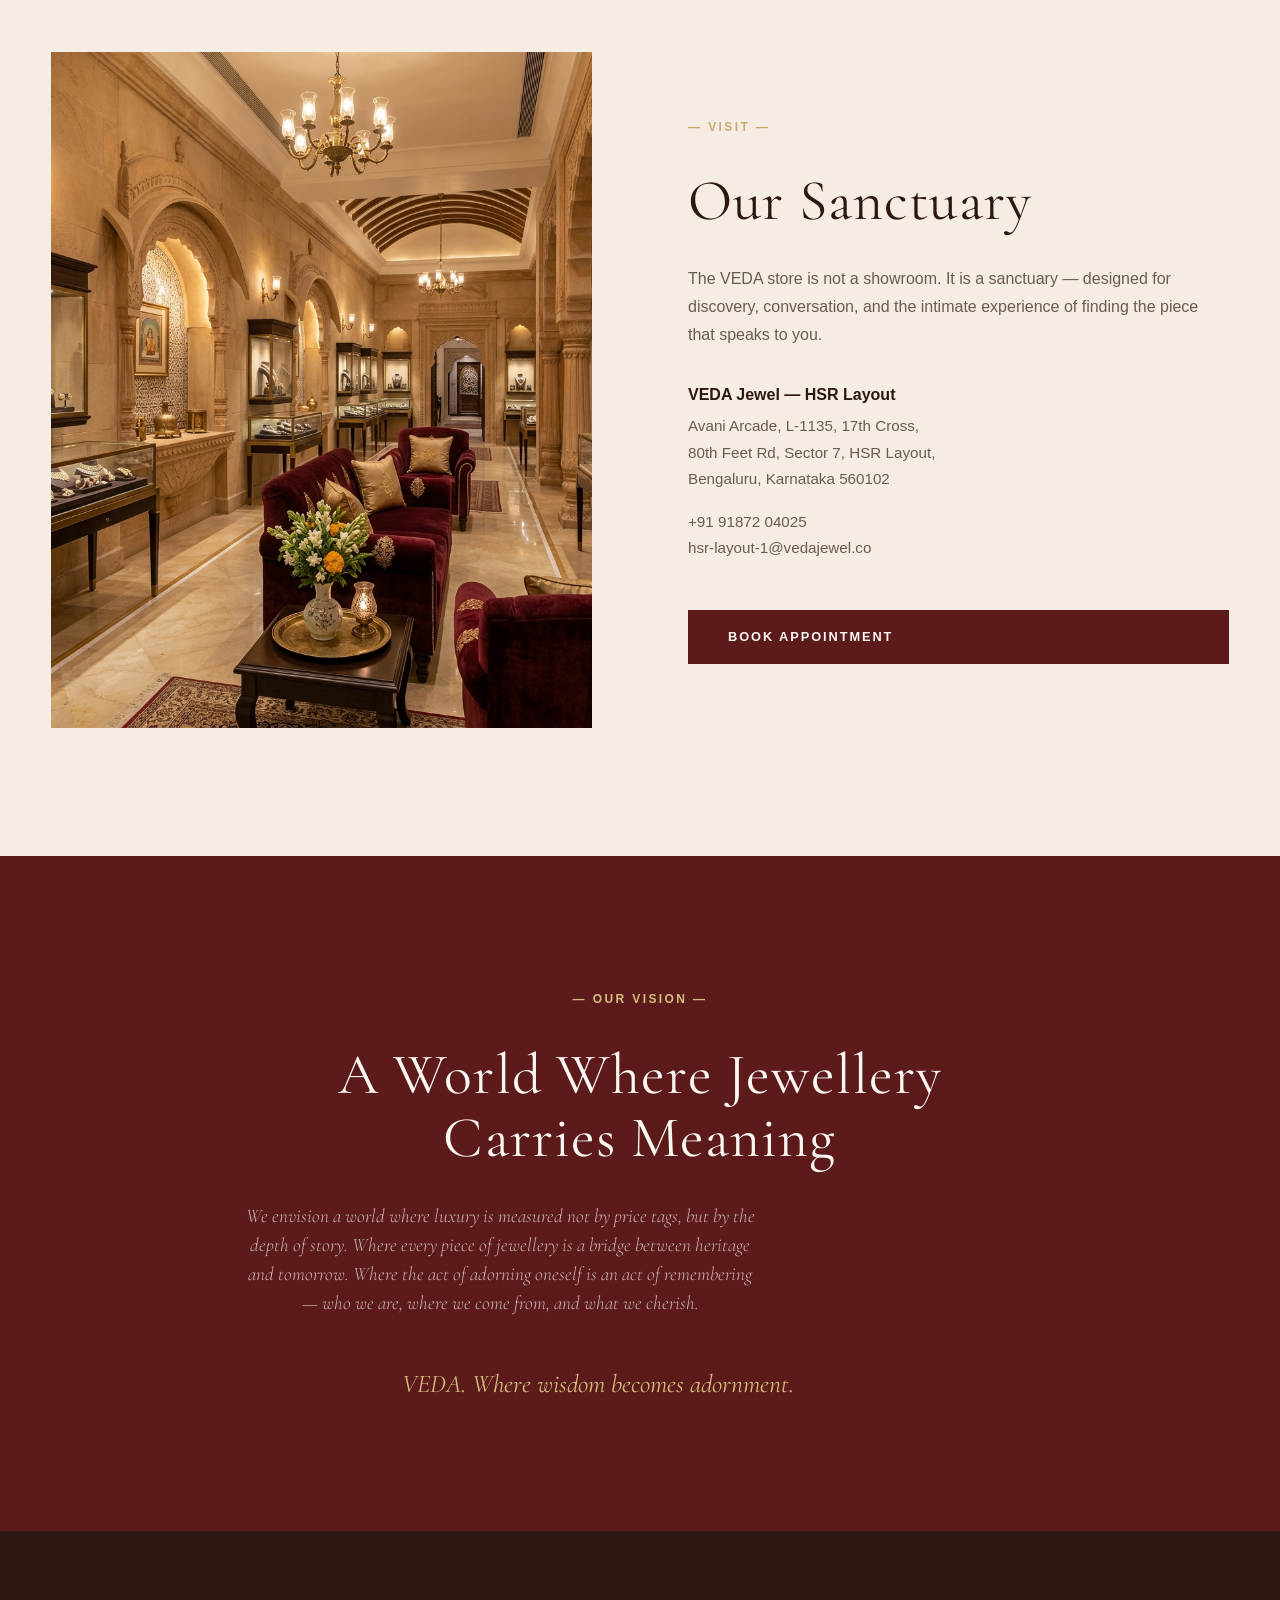
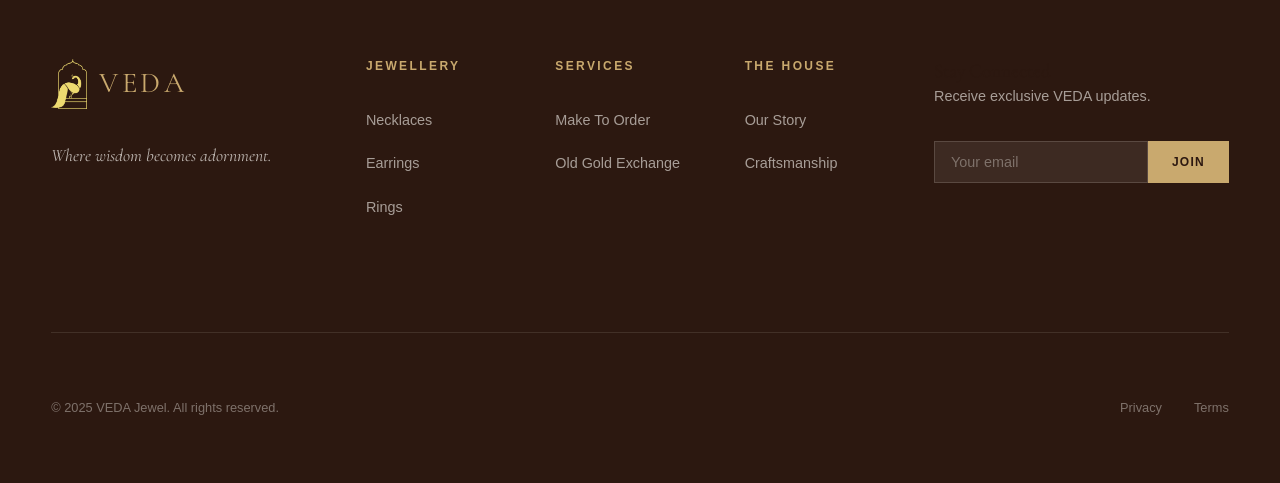
==== commit 8497113f: "design: reduce homepage hero size and integrate v2 luxury design systems across all pages" ====
--- a/about.html
+++ b/about.html
@@ -6,7 +6,7 @@
   <title>About VEDA — Where Knowledge Meets Beauty</title>
   <meta name="description" content="Discover the meaning behind VEDA — a luxury Indian jewellery house inspired by the Vedas, Indian royalty, heritage craftsmanship, and conscious luxury.">
   <link rel="icon" type="image/svg+xml" href="assets/icons/favicon.svg">
-  <link rel="stylesheet" href="css/style.css?v=1.5">
+  <link rel="stylesheet" href="css/style.css?v=2.0">
   <style>
     .about-hero-text { max-width: 800px; margin: 0 auto; text-align: center; }
     .philosophy-deep { display: grid; grid-template-columns: 1fr 1fr; gap: var(--space-3xl); align-items: start; }
@@ -55,10 +55,13 @@
     <a href="about.html">Our Story</a></div>
 
   <!-- Hero -->
-  <section class="hero hero-page">
+  <section class="hero hero-page luxury-texture">
     <div class="hero-bg">
-      <img src="assets/images/palace-corridor.png" alt="The World of VEDA" style="width:100%;height:100%;object-fit:cover;">
+      <div class="hero-arch-portal">
+        <img src="assets/images/palace-corridor.png" alt="The World of VEDA" style="width:100%;height:100%;object-fit:cover;">
+      </div>
       <div class="hero-overlay"></div>
+      <div class="hero-jaali-shadow"></div>
     </div>
     <div class="hero-content">
       <span class="label" style="color:var(--gold-light);">— The House of VEDA —</span>
@@ -81,43 +84,56 @@
   </section>
 
   <!-- Our Philosophy — Five Pillars -->
-  <section class="bg-beige" id="philosophy">
+  <section class="bg-beige bg-pattern-jaali-light luxury-texture" id="philosophy" style="padding: var(--section-pad) 0;">
     <div class="container">
       <div class="section-header reveal">
         <span class="label-gold">— Philosophy —</span>
         <h2>The Five Pillars of VEDA</h2>
-        <hr class="gold-line-long">
+        <div class="divider-peacock">
+          <div class="divider-peacock-eye"></div>
+        </div>
         <p>Every VEDA creation is guided by five ancient principles — reimagined for the modern connoisseur.</p>
       </div>
-      <div class="philosophy-deep">
-        <div class="reveal">
-          <div class="pillar-deep">
-            <div class="pillar-word">तेजस् — Tejas</div>
-            <h3>Radiance</h3>
-            <p>Tejas is the inner light — the brilliance that transcends the surface. In every VEDA piece, we seek not just sparkle, but the deeper radiance that comes from integrity of craft and purity of intention.</p>
-          </div>
-          <div class="pillar-deep">
-            <div class="pillar-word">ऋत — Ṛta</div>
-            <h3>Cosmic Order</h3>
-            <p>Ṛta speaks to the fundamental harmony that governs all beauty. Our designs follow the natural rhythms of proportion, balance, and symmetry — creating pieces that feel inherently right, inherently beautiful.</p>
-          </div>
-          <div class="pillar-deep">
-            <div class="pillar-word">शुद्धि — Shuddhi</div>
-            <h3>Purity</h3>
-            <p>Shuddhi demands purity in all things — in the gold we use, in the diamonds we set, in the processes we follow. VEDA is committed to ethical sourcing, responsible practices, and conscious luxury.</p>
-          </div>
-        </div>
-        <div class="reveal" style="transition-delay:0.2s;">
-          <div class="pillar-deep">
-            <div class="pillar-word">सत्य — Satya</div>
-            <h3>Truth</h3>
-            <p>Satya is our commitment to transparency. Every VEDA piece comes with complete disclosure — of metal purity, stone quality, craftsmanship provenance. We believe trust is the foundation of true luxury.</p>
-          </div>
-          <div class="pillar-deep">
-            <div class="pillar-word">ऐश्वर्य — Aishwarya</div>
-            <h3>Meaningful Abundance</h3>
-            <p>Aishwarya is not mere wealth — it is the fullness of a life well-lived. VEDA jewellery celebrates the abundance of heritage, the richness of relationships, and the elegance of moments that matter.</p>
-          </div>
+      <div class="philosophy-grid reveal">
+        <!-- Tejas -->
+        <div class="philosophy-card">
+          <div class="pillar-sanskrit">तेजस्</div>
+          <span class="pillar-num">Pillar I</span>
+          <h4>Tejas</h4>
+          <div class="pillar-mean">Radiance</div>
+          <p>Tejas is the inner light — the brilliance that transcends the surface. In every VEDA piece, we seek not just sparkle, but the deeper radiance that comes from integrity of craft and purity of intention.</p>
+        </div>
+        <!-- Ṛta -->
+        <div class="philosophy-card">
+          <div class="pillar-sanskrit">ऋत</div>
+          <span class="pillar-num">Pillar II</span>
+          <h4>Ṛta</h4>
+          <div class="pillar-mean">Cosmic Order</div>
+          <p>Ṛta speaks to the fundamental harmony that governs all beauty. Our designs follow the natural rhythms of proportion, balance, and symmetry — creating pieces that feel inherently right, inherently beautiful.</p>
+        </div>
+        <!-- Shuddhi -->
+        <div class="philosophy-card">
+          <div class="pillar-sanskrit">शुद्धि</div>
+          <span class="pillar-num">Pillar III</span>
+          <h4>Shuddhi</h4>
+          <div class="pillar-mean">Purity</div>
+          <p>Shuddhi demands purity in all things — in the gold we use, in the diamonds we set, in the processes we follow. VEDA is committed to ethical sourcing, responsible practices, and conscious luxury.</p>
+        </div>
+        <!-- Satya -->
+        <div class="philosophy-card">
+          <div class="pillar-sanskrit">सत्य</div>
+          <span class="pillar-num">Pillar IV</span>
+          <h4>Satya</h4>
+          <div class="pillar-mean">Truth</div>
+          <p>Satya is our commitment to transparency. Every VEDA piece comes with complete disclosure — of metal purity, stone quality, craftsmanship provenance. We believe trust is the foundation of true luxury.</p>
+        </div>
+        <!-- Aishwarya -->
+        <div class="philosophy-card">
+          <div class="pillar-sanskrit">ऐश्वर्य</div>
+          <span class="pillar-num">Pillar V</span>
+          <h4>Aishwarya</h4>
+          <div class="pillar-mean">Meaningful Abundance</div>
+          <p>Aishwarya is not mere wealth — it is the fullness of a life well-lived. VEDA jewellery celebrates the abundance of heritage, the richness of relationships, and the elegance of moments that matter.</p>
         </div>
       </div>
     </div>
--- a/css/style.css
+++ b/css/style.css
@@ -795,6 +795,8 @@
   overflow: hidden;
   background: var(--bg-cream);
   margin-bottom: var(--space-md);
+  border-radius: 50% 50% 4px 4px;
+  border: 1px solid var(--border-gold);
 }
 
 .card-product .card-product-image img {
@@ -1314,11 +1316,12 @@
 /* ─── Hero Sections ─────────────────────────────────────── */
 .hero {
   position: relative;
-  min-height: 100vh;
+  min-height: 80vh;
   display: flex;
   align-items: center;
   justify-content: flex-start;
   overflow: hidden;
+  padding-top: 80px;
 }
 
 .hero-bg {
@@ -1374,6 +1377,37 @@
 .hero-content .label {
   color: var(--gold-light);
   margin-bottom: var(--space-lg);
+}
+
+/* Homepage Hero (Strict Single-Screen Height) */
+.hero-home {
+  height: 100vh;
+  height: 100dvh;
+  min-height: 550px;
+}
+
+.hero-home .hero-content {
+  padding-top: var(--space-md);
+  padding-bottom: var(--space-md);
+}
+
+.hero-home h1 {
+  font-size: clamp(2.2rem, 4.5vw, 4rem);
+  line-height: 1.1;
+  margin-bottom: var(--space-sm);
+}
+
+.hero-home .subtitle {
+  font-size: clamp(0.95rem, 1.5vw, 1.25rem);
+  margin-bottom: var(--space-lg);
+}
+
+@media (max-width: 768px) {
+  .hero-home {
+    height: 100vh;
+    height: 100dvh;
+    min-height: 500px;
+  }
 }
 
 /* Page hero (shorter) */
@@ -2704,3 +2738,290 @@
 }
 
 
+/* ═══════════════════════════════════════════════════════════
+   VEDA V2 BRAND IMMERSION — SYSTEM ENHANCEMENTS
+   ═══════════════════════════════════════════════════════════ */
+
+/* 1. Palace Arch System */
+.arch-portal {
+  border-radius: 500px 500px 0 0;
+  overflow: hidden;
+  border: 1px solid var(--border-gold-solid);
+  box-shadow: 0 15px 45px rgba(44, 24, 16, 0.12), inset 0 0 30px rgba(201, 169, 110, 0.15);
+  position: relative;
+  background: var(--bg-cream);
+}
+
+.arch-card {
+  border-radius: 200px 200px 4px 4px;
+  overflow: hidden;
+  border: 1px solid var(--border-gold);
+  transition: all var(--duration-med) var(--ease-luxury);
+  background: var(--bg-cream);
+  position: relative;
+}
+
+.arch-card:hover {
+  border-color: var(--border-gold-solid);
+  box-shadow: 0 10px 30px rgba(201, 169, 110, 0.15);
+  transform: translateY(-4px);
+}
+
+.arch-card-image {
+  border-radius: 200px 200px 0 0;
+  overflow: hidden;
+  aspect-ratio: 3/4;
+}
+
+.arch-card-image img {
+  width: 100%;
+  height: 100%;
+  object-fit: cover;
+  transition: transform var(--duration-slow) var(--ease-luxury);
+}
+
+.arch-card:hover .arch-card-image img {
+  transform: scale(1.05);
+}
+
+/* 2. Low-Contrast Subtle Jaali Hover Reveals */
+.bg-pattern-jaali-light::before,
+.bg-pattern-jaali-dark::before,
+.bg-pattern-mandala::before {
+  transition: opacity var(--duration-med) var(--ease-luxury);
+}
+
+section:hover.bg-pattern-jaali-light::before {
+  opacity: 0.05;
+}
+
+section:hover.bg-pattern-jaali-dark::before {
+  opacity: 0.07;
+}
+
+/* 3. Peacock Elegance Divider System */
+.divider-peacock {
+  display: flex;
+  align-items: center;
+  justify-content: center;
+  gap: var(--space-md);
+  margin: var(--space-2xl) auto;
+  width: 100%;
+  max-width: 350px;
+  opacity: 0.85;
+}
+
+.divider-peacock::before,
+.divider-peacock::after {
+  content: '';
+  flex: 1;
+  height: 1px;
+  background: linear-gradient(to right, transparent, var(--gold-aged), transparent);
+}
+
+.divider-peacock-eye {
+  width: 16px;
+  height: 22px;
+  background: radial-gradient(circle at center, var(--bg-deep) 15%, var(--maroon) 40%, var(--gold-aged) 75%, transparent 100%);
+  border-radius: 50% 50% 50% 50% / 70% 70% 30% 30%; /* Curved feather */
+  box-shadow: 0 2px 8px rgba(201, 169, 110, 0.25);
+  display: inline-block;
+  transform: rotate(0deg);
+}
+
+/* 4. Heritage Texture System (Raw Silk / Handmade Paper / Sandstone) */
+.luxury-texture {
+  position: relative;
+}
+
+.luxury-texture::after {
+  content: '';
+  position: absolute;
+  inset: 0;
+  background-image: url("data:image/svg+xml,%3Csvg viewBox='0 0 250 250' xmlns='http://www.w3.org/2000/svg'%3E%3Cfilter id='noiseFilter'%3E%3CfeTurbulence type='fractalNoise' baseFrequency='0.85' numOctaves='3' stitchTiles='stitch'/%3E%3C/filter%3E%3Crect width='100%25' height='100%25' filter='url(%23noiseFilter)' opacity='0.02'/%3E%3C/svg%3E");
+  pointer-events: none;
+  z-index: 1;
+  mix-blend-mode: multiply;
+}
+
+/* 5. Royal Frameworks (Double bordered frames with offset inset) */
+.frame-museum {
+  position: relative;
+  border: 1px solid var(--border-gold-solid);
+  padding: 12px;
+  background: var(--bg-cream);
+  box-shadow: 0 15px 40px var(--shadow-warm);
+}
+
+.frame-museum-inner {
+  position: relative;
+  overflow: hidden;
+  border: 1px solid rgba(201, 169, 110, 0.35);
+}
+
+.frame-museum-inner img {
+  transition: transform var(--duration-slow) var(--ease-luxury);
+}
+
+.frame-museum:hover .frame-museum-inner img {
+  transform: scale(1.04);
+}
+
+/* 6. Vedic Philosophy Band */
+.philosophy-grid {
+  display: grid;
+  grid-template-columns: repeat(5, 1fr);
+  gap: var(--space-md);
+}
+
+@media (max-width: 992px) {
+  .philosophy-grid {
+    grid-template-columns: repeat(3, 1fr);
+  }
+}
+
+@media (max-width: 600px) {
+  .philosophy-grid {
+    grid-template-columns: 1fr;
+  }
+}
+
+.philosophy-card {
+  background: var(--bg-cream);
+  border: 1px solid var(--border-gold);
+  padding: var(--space-xl) var(--space-md);
+  text-align: center;
+  position: relative;
+  transition: all var(--duration-med) var(--ease-luxury);
+  display: flex;
+  flex-direction: column;
+  align-items: center;
+  border-radius: var(--radius-sm);
+  z-index: 1;
+}
+
+.philosophy-card:hover {
+  border-color: var(--border-gold-solid);
+  box-shadow: 0 10px 25px rgba(201, 169, 110, 0.15);
+  transform: translateY(-4px);
+}
+
+.philosophy-card .pillar-sanskrit {
+  font-family: var(--font-serif);
+  font-size: 2.8rem;
+  color: var(--gold-aged);
+  opacity: 0.12;
+  position: absolute;
+  top: 10px;
+  right: 15px;
+  z-index: -1;
+  transition: opacity var(--duration-fast);
+}
+
+.philosophy-card:hover .pillar-sanskrit {
+  opacity: 0.22;
+}
+
+.philosophy-card .pillar-num {
+  font-family: var(--font-body);
+  font-size: 0.75rem;
+  color: var(--text-tertiary);
+  letter-spacing: 0.15em;
+  margin-bottom: var(--space-xs);
+  text-transform: uppercase;
+}
+
+.philosophy-card h4 {
+  font-family: var(--font-display);
+  font-size: 1.35rem;
+  font-weight: 400;
+  color: var(--maroon);
+  margin-bottom: var(--space-xs);
+}
+
+.philosophy-card .pillar-mean {
+  font-family: var(--font-body);
+  font-size: 0.65rem;
+  letter-spacing: 0.12em;
+  text-transform: uppercase;
+  color: var(--gold-muted);
+  font-weight: 600;
+  margin-bottom: var(--space-md);
+}
+
+.philosophy-card p {
+  font-family: var(--font-body);
+  font-size: 0.85rem;
+  color: var(--text-secondary);
+  line-height: 1.6;
+}
+
+/* 7. Museum-Style Product exhibit elements */
+.product-showcase-exhibit {
+  border: 1px solid var(--border-gold);
+  padding: 15px;
+  background: var(--bg-cream);
+  transition: all var(--duration-med) var(--ease-luxury);
+}
+
+.product-showcase-exhibit:hover {
+  border-color: var(--border-gold-solid);
+  box-shadow: 0 12px 30px rgba(44, 24, 16, 0.08);
+}
+
+.product-exhibit-label {
+  font-family: var(--font-body);
+  font-size: 0.65rem;
+  letter-spacing: 0.15em;
+  text-transform: uppercase;
+  color: var(--text-tertiary);
+  display: block;
+  margin-top: var(--space-sm);
+}
+
+/* 8. Cinematic Hero shadow / window styling */
+.hero-arch-portal {
+  border-radius: 50% 50% 0 0 / 25% 25% 0 0;
+  overflow: hidden;
+  height: 100%;
+  width: 100%;
+  position: relative;
+  box-shadow: inset 0 0 50px rgba(0,0,0,0.5);
+}
+
+.hero-jaali-shadow {
+  position: absolute;
+  inset: 0;
+  background-image: url("data:image/svg+xml,%3Csvg width='120' height='120' viewBox='0 0 120 120' xmlns='http://www.w3.org/2000/svg'%3E%3Cpath d='M60 0 L120 60 L60 120 L0 60 Z' fill='none' stroke='%23000' stroke-width='2.5' opacity='0.12'/%3E%3Ccircle cx='60' cy='60' r='8' fill='none' stroke='%23000' stroke-width='1.5' opacity='0.08'/%3E%3C/svg%3E");
+  background-size: 120px 120px;
+  pointer-events: none;
+  z-index: 2;
+  mix-blend-mode: multiply;
+  opacity: 0.35;
+}
+
+/* 9. Luxury shimmer reflection on hovers */
+.btn-gold::before,
+.btn-primary::before,
+.btn-secondary::before {
+  content: '';
+  position: absolute;
+  top: 0;
+  left: -150%;
+  width: 50%;
+  height: 100%;
+  background: linear-gradient(to right, transparent, rgba(255, 255, 255, 0.22), transparent);
+  transform: skewX(-30deg);
+  z-index: -1;
+  pointer-events: none;
+}
+
+.btn-gold:hover::before,
+.btn-primary:hover::before,
+.btn-secondary:hover::before {
+  left: 150%;
+  transition: all 0.9s cubic-bezier(0.19, 1, 0.22, 1);
+}
+
+
+
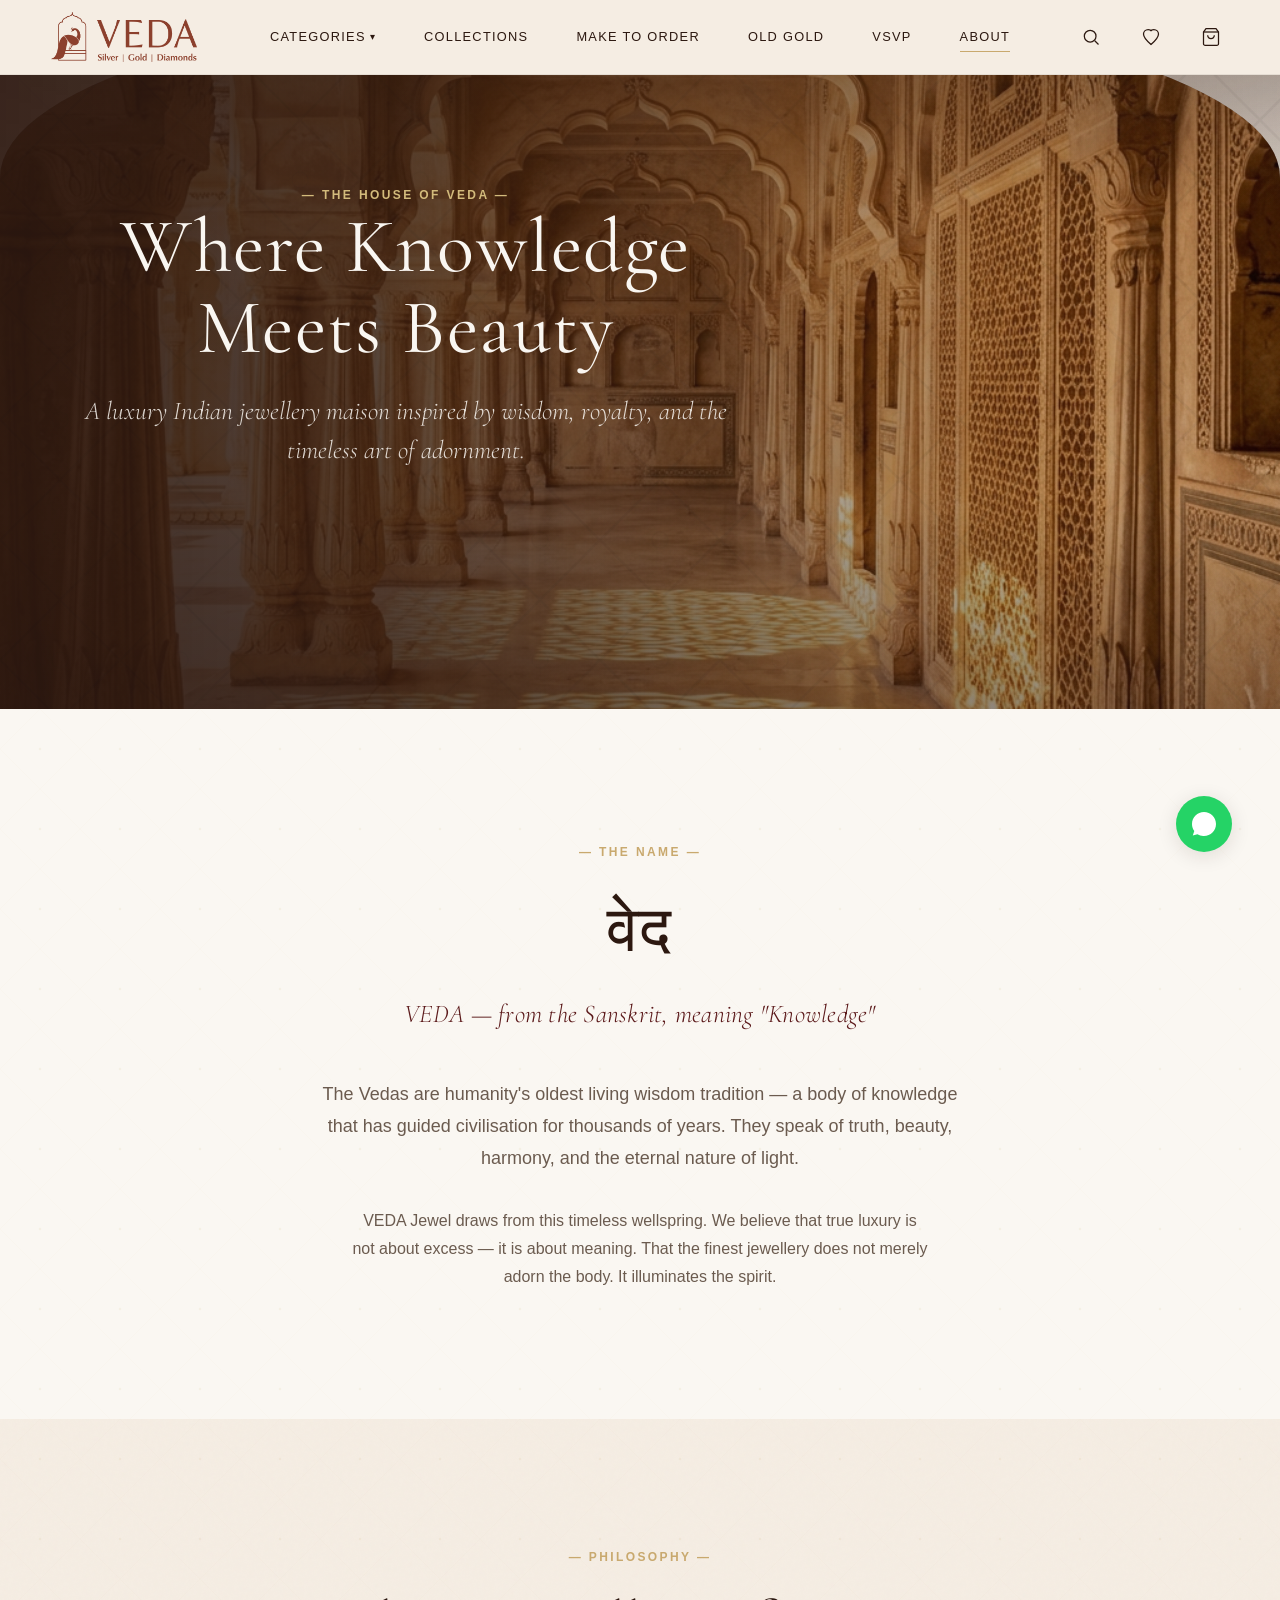
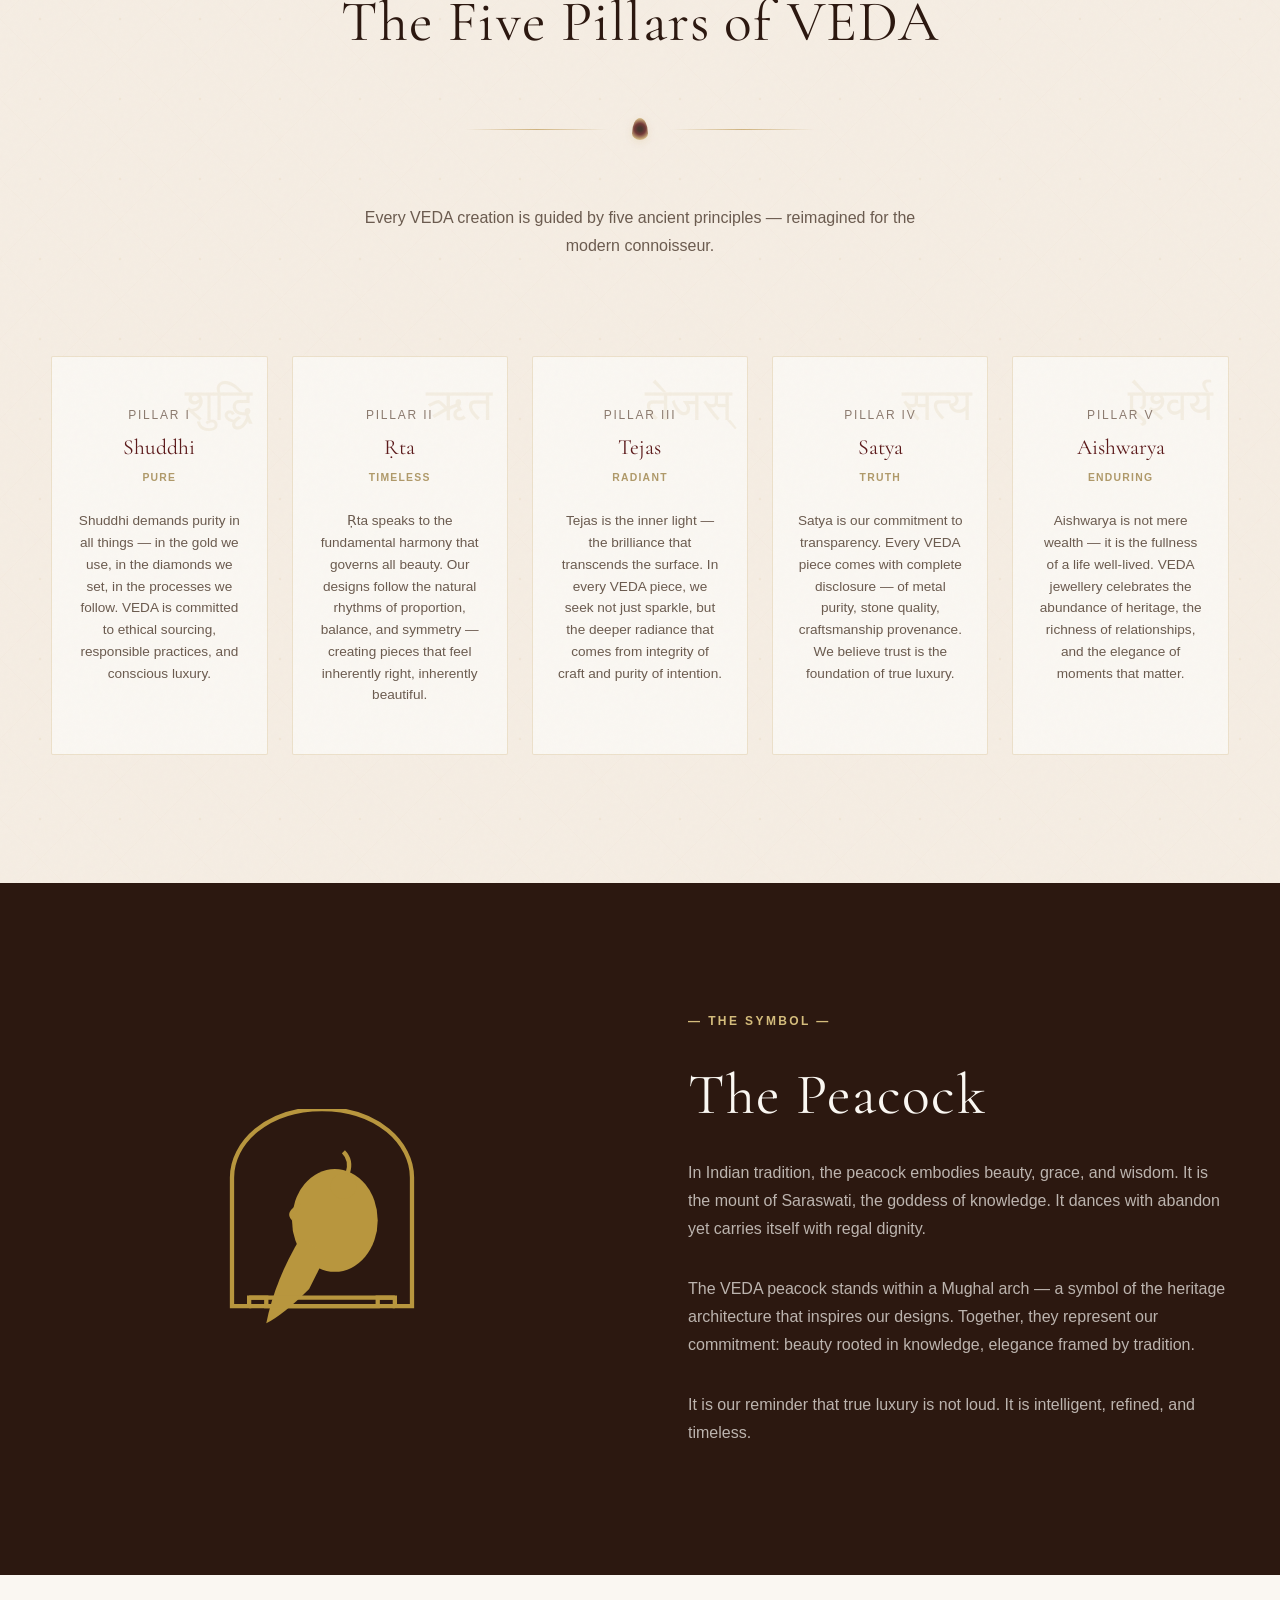
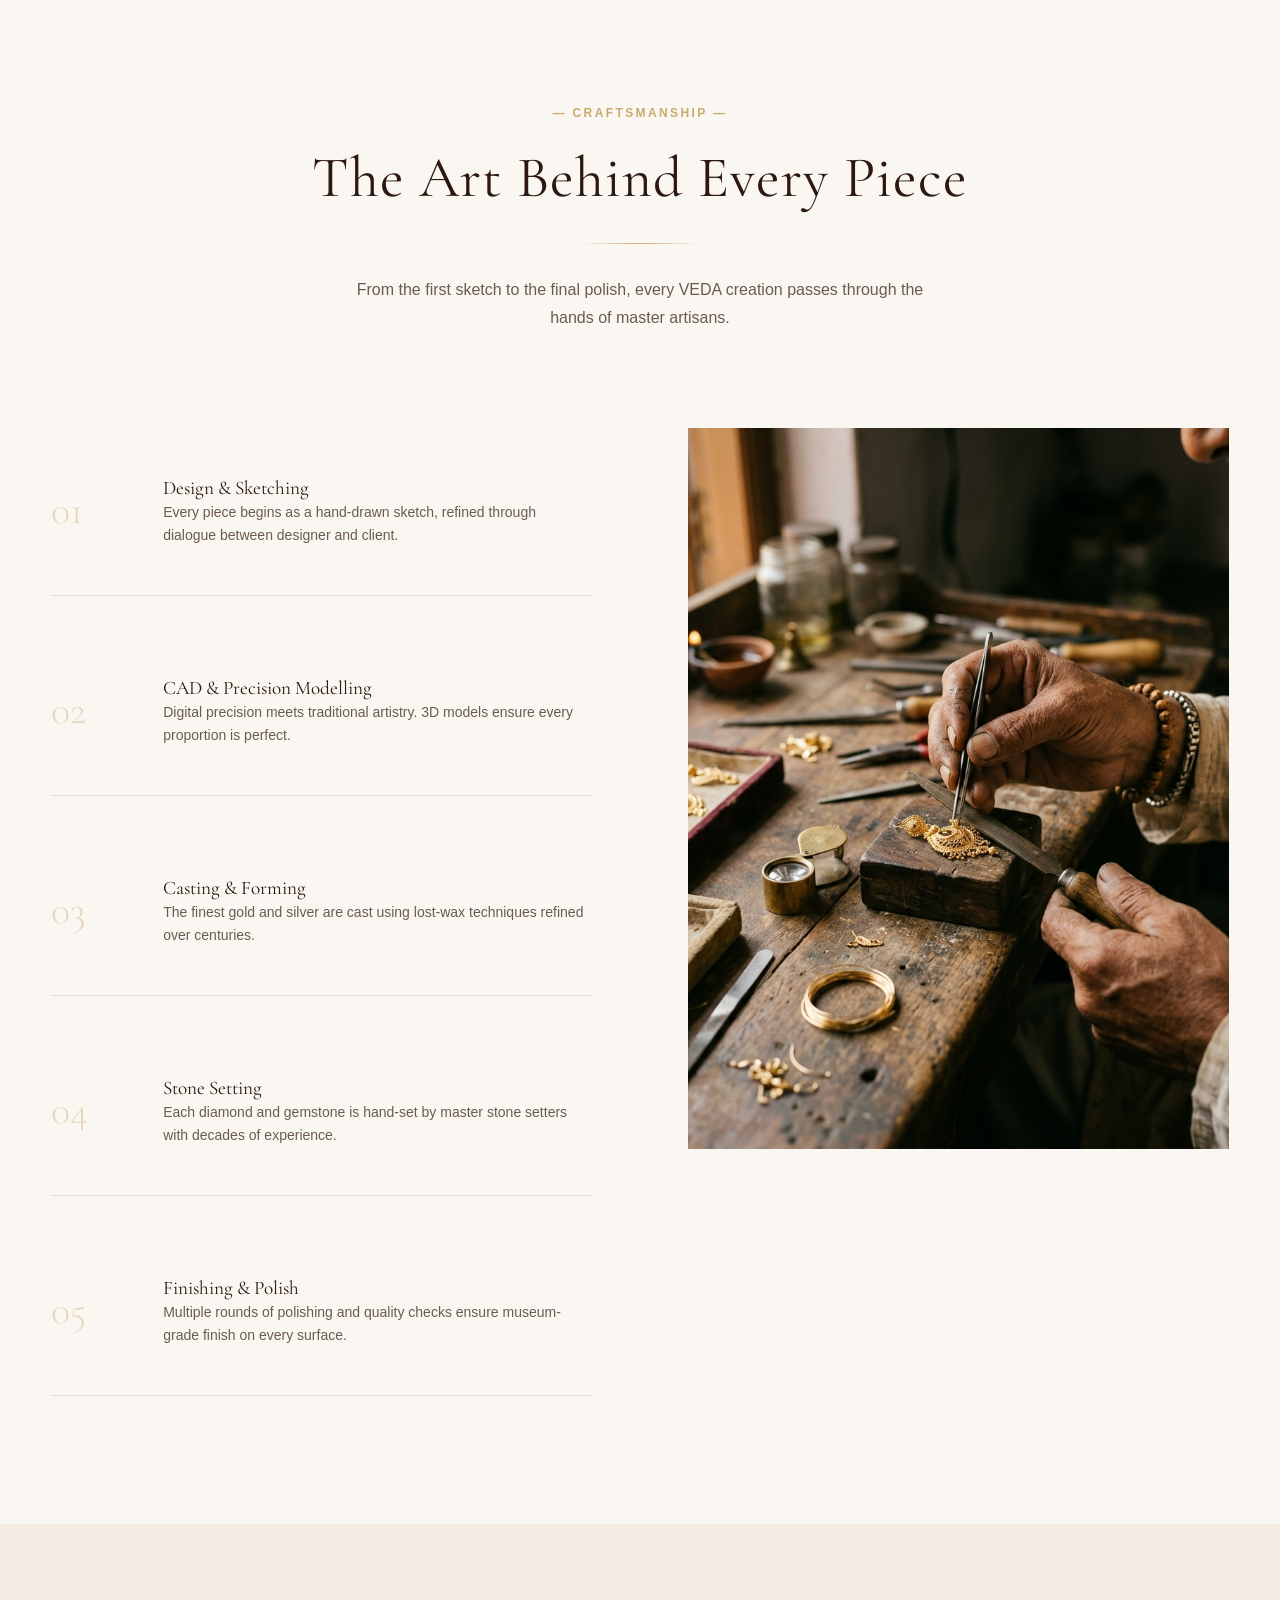
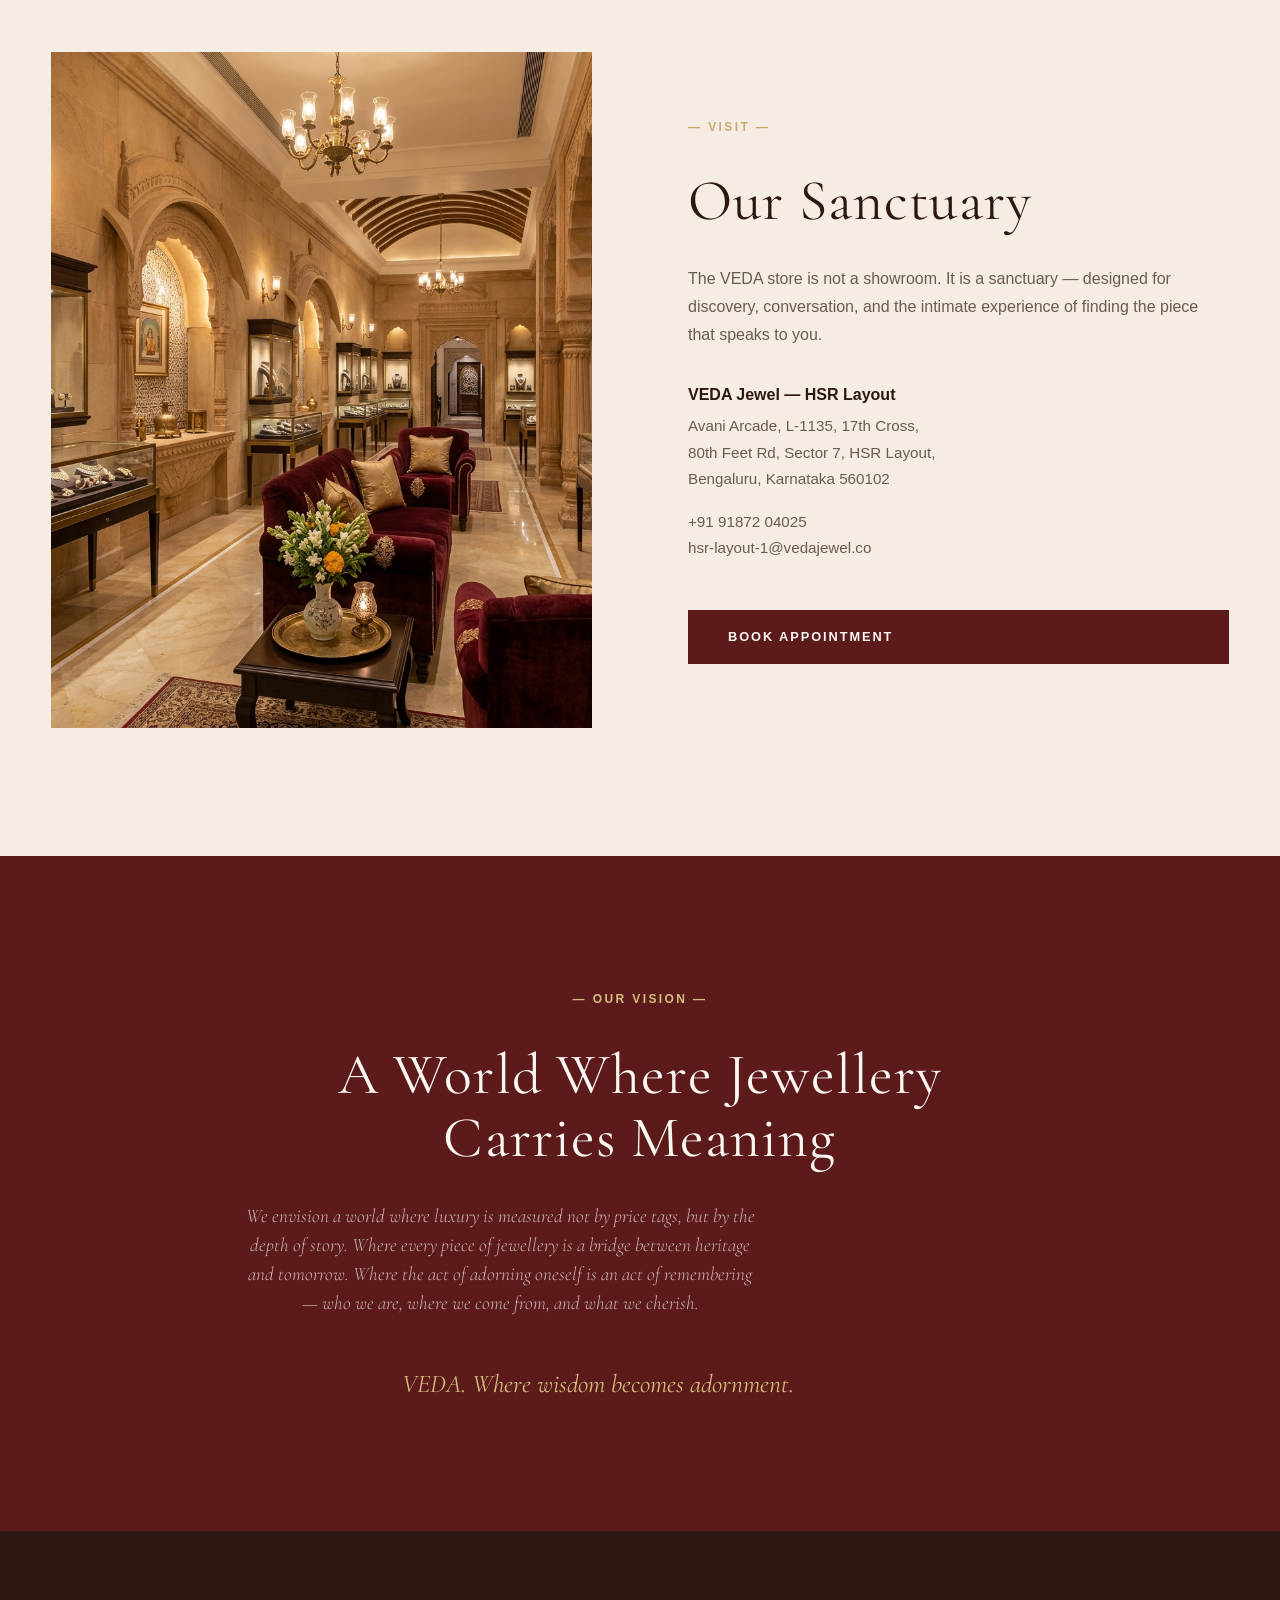
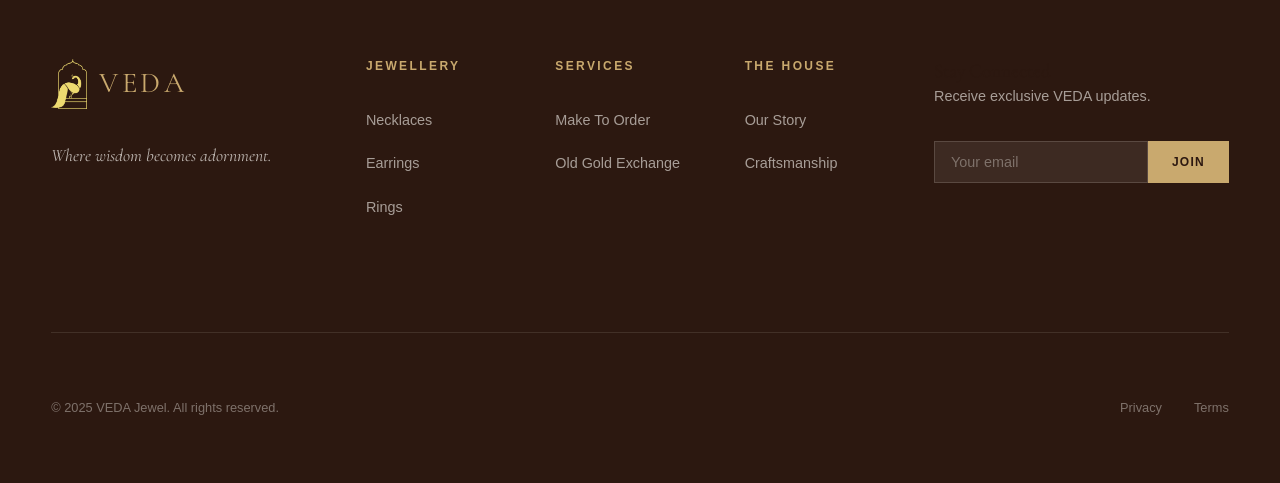
==== commit 3d9c6da6: "Redesigned categories dropdown, 6 collections row, and updated Vedic pillars layout" ====
--- a/about.html
+++ b/about.html
@@ -30,7 +30,18 @@
     <div class="navbar-inner">
       <a href="index.html" class="navbar-logo"><img src="assets/icons/logo-full.png" alt="VEDA Jewel" style="height: 50px; width: auto;"></a>
       <div class="navbar-links">
-        <a href="category.html">Jewellery</a>
+        <div class="navbar-dropdown-wrapper">
+          <a href="category.html" class="navbar-dropdown-toggle">Categories <span class="chevron-arrow">&#9662;</span></a>
+          <div class="navbar-dropdown-menu">
+            <a href="category.html?category=necklaces">Gold Necklaces</a>
+            <a href="category.html?category=pendants">Gold Pendants</a>
+            <a href="category.html?category=mangalsutra">Gold Mangalsutras</a>
+            <a href="category.html?category=earrings">Gold Earrings</a>
+            <a href="category.html?category=rings">Gold Rings</a>
+            <a href="category.html?category=bracelets">Gold Bracelets</a>
+            <a href="category.html?category=nosepin">Gold Nosepins</a>
+          </div>
+        </div>
         <a href="collection.html">Collections</a>
         <a href="make-to-order.html">Make To Order</a>
         <a href="old-gold-exchange.html">Old Gold</a>
@@ -51,7 +62,7 @@
       </div>
     </div>
   </nav>
-  <div class="mobile-menu" id="mobile-menu"><a href="index.html">Home</a><a href="category.html">Jewellery</a><a href="collection.html">Collections</a><a href="make-to-order.html">Make To Order</a><a href="old-gold-exchange.html">Old Gold Exchange</a><a href="vsvp.html">VSVP</a>
+  <div class="mobile-menu" id="mobile-menu"><a href="index.html">Home</a><a href="category.html">Categories</a><a href="collection.html">Collections</a><a href="make-to-order.html">Make To Order</a><a href="old-gold-exchange.html">Old Gold Exchange</a><a href="vsvp.html">VSVP</a>
     <a href="about.html">Our Story</a></div>
 
   <!-- Hero -->
@@ -95,29 +106,29 @@
         <p>Every VEDA creation is guided by five ancient principles — reimagined for the modern connoisseur.</p>
       </div>
       <div class="philosophy-grid reveal">
-        <!-- Tejas -->
-        <div class="philosophy-card">
-          <div class="pillar-sanskrit">तेजस्</div>
+        <!-- Shuddhi -->
+        <div class="philosophy-card">
+          <div class="pillar-sanskrit">शुद्धि</div>
           <span class="pillar-num">Pillar I</span>
-          <h4>Tejas</h4>
-          <div class="pillar-mean">Radiance</div>
-          <p>Tejas is the inner light — the brilliance that transcends the surface. In every VEDA piece, we seek not just sparkle, but the deeper radiance that comes from integrity of craft and purity of intention.</p>
+          <h4>Shuddhi</h4>
+          <div class="pillar-mean">Pure</div>
+          <p>Shuddhi demands purity in all things — in the gold we use, in the diamonds we set, in the processes we follow. VEDA is committed to ethical sourcing, responsible practices, and conscious luxury.</p>
         </div>
         <!-- Ṛta -->
         <div class="philosophy-card">
           <div class="pillar-sanskrit">ऋत</div>
           <span class="pillar-num">Pillar II</span>
           <h4>Ṛta</h4>
-          <div class="pillar-mean">Cosmic Order</div>
+          <div class="pillar-mean">Timeless</div>
           <p>Ṛta speaks to the fundamental harmony that governs all beauty. Our designs follow the natural rhythms of proportion, balance, and symmetry — creating pieces that feel inherently right, inherently beautiful.</p>
         </div>
-        <!-- Shuddhi -->
-        <div class="philosophy-card">
-          <div class="pillar-sanskrit">शुद्धि</div>
+        <!-- Tejas -->
+        <div class="philosophy-card">
+          <div class="pillar-sanskrit">तेजस्</div>
           <span class="pillar-num">Pillar III</span>
-          <h4>Shuddhi</h4>
-          <div class="pillar-mean">Purity</div>
-          <p>Shuddhi demands purity in all things — in the gold we use, in the diamonds we set, in the processes we follow. VEDA is committed to ethical sourcing, responsible practices, and conscious luxury.</p>
+          <h4>Tejas</h4>
+          <div class="pillar-mean">Radiant</div>
+          <p>Tejas is the inner light — the brilliance that transcends the surface. In every VEDA piece, we seek not just sparkle, but the deeper radiance that comes from integrity of craft and purity of intention.</p>
         </div>
         <!-- Satya -->
         <div class="philosophy-card">
@@ -132,7 +143,7 @@
           <div class="pillar-sanskrit">ऐश्वर्य</div>
           <span class="pillar-num">Pillar V</span>
           <h4>Aishwarya</h4>
-          <div class="pillar-mean">Meaningful Abundance</div>
+          <div class="pillar-mean">Enduring</div>
           <p>Aishwarya is not mere wealth — it is the fullness of a life well-lived. VEDA jewellery celebrates the abundance of heritage, the richness of relationships, and the elegance of moments that matter.</p>
         </div>
       </div>
--- a/css/style.css
+++ b/css/style.css
@@ -1205,6 +1205,90 @@
 .navbar-links a:hover {
   color: var(--maroon);
 }
+
+/* Navbar Dropdown styling */
+.navbar-dropdown-wrapper {
+  position: relative;
+  display: inline-block;
+}
+
+.navbar-dropdown-toggle {
+  display: flex;
+  align-items: center;
+  gap: 4px;
+  cursor: pointer;
+}
+
+.chevron-arrow {
+  font-size: 0.6rem;
+  transition: transform var(--duration-fast) var(--ease-luxury);
+  display: inline-block;
+}
+
+.navbar-dropdown-wrapper:hover .chevron-arrow {
+  transform: rotate(180deg);
+}
+
+.navbar-dropdown-menu {
+  position: absolute;
+  top: 100%;
+  left: 50%;
+  transform: translateX(-50%) translateY(10px);
+  background: var(--bg-cream);
+  border: 1px solid var(--border-gold);
+  box-shadow: 0 10px 30px rgba(44, 24, 16, 0.08);
+  padding: var(--space-sm) 0;
+  min-width: 220px;
+  z-index: 1000;
+  opacity: 0;
+  visibility: hidden;
+  transition: opacity var(--duration-fast) var(--ease-luxury),
+              transform var(--duration-fast) var(--ease-luxury),
+              visibility var(--duration-fast) var(--ease-luxury);
+  border-radius: 4px;
+}
+
+.navbar-dropdown-menu::before {
+  content: '';
+  position: absolute;
+  bottom: 100%;
+  left: 0;
+  right: 0;
+  height: 15px;
+  background: transparent;
+}
+
+.navbar-dropdown-wrapper:hover .navbar-dropdown-menu {
+  opacity: 1;
+  visibility: visible;
+  transform: translateX(-50%) translateY(5px);
+}
+
+.navbar-dropdown-menu a {
+  display: block;
+  padding: 0.6rem var(--space-lg);
+  font-family: var(--font-body);
+  font-size: 0.75rem;
+  font-weight: 500;
+  letter-spacing: 0.08em;
+  text-transform: uppercase;
+  color: var(--text-primary);
+  text-decoration: none;
+  transition: all var(--duration-fast) ease;
+  white-space: nowrap;
+  text-align: left;
+}
+
+.navbar-dropdown-menu a::after {
+  display: none !important;
+}
+
+.navbar-dropdown-menu a:hover {
+  background: rgba(146, 30, 31, 0.03);
+  color: var(--maroon) !important;
+  padding-left: calc(var(--space-lg) + 4px);
+}
+
 
 .navbar-utility {
   display: flex;
@@ -3023,5 +3107,594 @@
   transition: all 0.9s cubic-bezier(0.19, 1, 0.22, 1);
 }
 
-
-
+/* ═══════════════════════════════════════════════════════════
+   ADDITIONAL EDITORIAL & CUSTOMER STORY LAYOUTS
+   ═══════════════════════════════════════════════════════════ */
+
+/* Alternating Split Cards for Signature Collections */
+.collections-editorial-grid .editorial-split-reverse {
+  grid-template-columns: 1fr 1.15fr;
+}
+.collections-editorial-grid .editorial-split-reverse .editorial-split-image {
+  order: 2;
+}
+.collections-editorial-grid .editorial-split-reverse .editorial-split-content {
+  order: 1;
+  border-left: none;
+  border-right: 1px solid var(--border-light);
+}
+
+@media (max-width: 992px) {
+  .collections-editorial-grid .editorial-split-reverse {
+    grid-template-columns: 1fr;
+  }
+  .collections-editorial-grid .editorial-split-reverse .editorial-split-image {
+    order: 1;
+  }
+  .collections-editorial-grid .editorial-split-reverse .editorial-split-content {
+    order: 2;
+    border-right: none;
+    border-top: 1px solid var(--border-light);
+  }
+}
+
+/* Staggered VSVP Timeline Grid */
+.vsvp-timeline-staggered {
+  display: flex;
+  flex-direction: column;
+  gap: var(--space-md);
+  max-width: 500px;
+  margin-left: auto;
+  position: relative;
+  padding: var(--space-md) 0;
+}
+
+.vsvp-timeline-staggered .timeline-card {
+  background: #ffffff;
+  padding: 1.25rem 2rem;
+  display: flex;
+  align-items: center;
+  gap: var(--space-lg);
+  box-shadow: 0 10px 30px rgba(44, 24, 16, 0.04);
+  border-radius: 0px;
+  transition: all var(--duration-med) var(--ease-luxury);
+  width: 320px;
+}
+
+.vsvp-timeline-staggered .timeline-card .card-num {
+  font-family: var(--font-display);
+  font-size: 2.2rem;
+  font-style: italic;
+  color: var(--maroon);
+  font-weight: 300;
+}
+
+.vsvp-timeline-staggered .timeline-card .card-text {
+  display: flex;
+  flex-direction: column;
+  gap: 2px;
+}
+
+.vsvp-timeline-staggered .timeline-card .card-text strong {
+  font-size: 0.95rem;
+  font-weight: 600;
+  color: var(--text-primary);
+}
+
+.vsvp-timeline-staggered .timeline-card .card-text span {
+  font-size: 0.8rem;
+  color: var(--text-tertiary);
+}
+
+/* Tilts & Stagger offsets matching the mockup zig-zag exactly */
+.vsvp-timeline-staggered .timeline-card.tilt-left-far {
+  transform: rotate(-3deg) translateX(-60px);
+}
+
+.vsvp-timeline-staggered .timeline-card.tilt-right-far {
+  transform: rotate(2deg) translateX(60px);
+}
+
+.vsvp-timeline-staggered .timeline-card.tilt-left-near {
+  transform: rotate(-2deg) translateX(-40px);
+}
+
+.vsvp-timeline-staggered .timeline-card.tilt-right-near {
+  transform: rotate(2.5deg) translateX(40px);
+}
+
+.vsvp-timeline-staggered .timeline-card.tilt-center-near {
+  transform: rotate(0deg) translateX(-15px);
+}
+
+.vsvp-timeline-staggered .timeline-card:hover {
+  transform: scale(1.03) translateY(-2px);
+  box-shadow: 0 12px 30px rgba(92, 26, 27, 0.08);
+}
+
+/* Gift Card Special Style */
+.vsvp-timeline-staggered .timeline-card.card-gift {
+  background: var(--bg-maroon);
+  box-shadow: 0 8px 25px rgba(92, 26, 27, 0.2);
+}
+
+.vsvp-timeline-staggered .timeline-card.card-gift .card-num {
+  color: var(--gold-light);
+}
+
+.vsvp-timeline-staggered .timeline-card.card-gift .card-text strong {
+  color: var(--text-light);
+}
+
+.vsvp-timeline-staggered .timeline-card.card-gift .card-text span {
+  color: rgba(250, 247, 242, 0.65);
+}
+
+/* Founder Story Section Layout */
+.founder-story-grid {
+  display: grid;
+  grid-template-columns: 1fr 1fr;
+  min-height: 600px;
+}
+
+.founder-story-content {
+  padding: clamp(3rem, 8vw, 6rem) clamp(2rem, 6vw, 4rem);
+  display: flex;
+  flex-direction: column;
+  justify-content: center;
+  align-items: flex-start;
+  max-width: 650px;
+  margin-left: auto;
+}
+
+.founder-story-content .label-gold {
+  font-family: var(--font-sans);
+  text-transform: uppercase;
+  letter-spacing: 0.15em;
+  font-size: 0.8rem;
+  color: var(--gold-aged);
+  margin-bottom: 1.5rem;
+  display: inline-block;
+}
+
+.founder-story-content h2.display-serif {
+  font-family: var(--font-display);
+  font-size: clamp(2rem, 3.5vw, 3.2rem);
+  color: var(--maroon);
+  font-style: italic;
+  font-weight: 300;
+  line-height: 1.25;
+  margin-bottom: 2rem;
+}
+
+.founder-story-body {
+  display: flex;
+  flex-direction: column;
+  gap: 1.25rem;
+  margin-bottom: 2rem;
+}
+
+.founder-story-body p {
+  font-size: 1rem;
+  line-height: 1.7;
+  color: var(--text-secondary);
+}
+
+.founder-quote-block {
+  border-left: 2px solid var(--maroon);
+  padding-left: 1.5rem;
+  margin-bottom: 2.5rem;
+}
+
+.founder-quote-text {
+  font-family: var(--font-display);
+  font-style: italic;
+  font-size: 1.25rem;
+  color: var(--maroon);
+  line-height: 1.5;
+}
+
+.link-editorial {
+  font-family: var(--font-sans);
+  text-transform: uppercase;
+  font-size: 0.85rem;
+  letter-spacing: 0.15em;
+  font-weight: 600;
+  color: var(--maroon);
+  text-decoration: none;
+  border-bottom: 1px solid var(--maroon);
+  padding-bottom: 4px;
+  transition: all var(--duration-fast) ease;
+  display: inline-block;
+}
+
+.link-editorial:hover {
+  color: var(--gold-aged);
+  border-bottom-color: var(--gold-aged);
+  padding-left: 5px;
+}
+
+.founder-story-image {
+  position: relative;
+  overflow: hidden;
+  height: 100%;
+  min-height: 450px;
+}
+
+.founder-story-image img {
+  width: 100%;
+  height: 100%;
+  object-fit: cover;
+  object-position: center 20%;
+  display: block;
+}
+
+.founder-image-caption {
+  position: absolute;
+  bottom: 0;
+  left: 0;
+  width: 100%;
+  background: linear-gradient(to top, rgba(0, 0, 0, 0.7) 0%, rgba(0, 0, 0, 0) 100%);
+  padding: 3rem 2rem 2rem 2rem;
+  display: flex;
+  flex-direction: column;
+  gap: 4px;
+  color: var(--text-light);
+}
+
+.founder-image-caption .founder-name {
+  font-family: var(--font-display);
+  font-size: 1.8rem;
+  letter-spacing: 0.05em;
+  font-weight: 300;
+  color: var(--bg-cream);
+}
+
+.founder-image-caption .founder-title {
+  font-family: var(--font-sans);
+  text-transform: uppercase;
+  font-size: 0.75rem;
+  letter-spacing: 0.15em;
+  color: var(--gold-light);
+}
+
+@media (max-width: 991px) {
+  .founder-story-grid {
+    grid-template-columns: 1fr;
+  }
+  .founder-story-content {
+    max-width: 100%;
+    margin-left: 0;
+    padding: var(--space-2xl) var(--space-lg);
+  }
+  .founder-story-image {
+    height: 500px;
+    min-height: auto;
+  }
+}
+
+/* Redesigned Customer Stories Grid */
+.customer-stories-section {
+  padding: var(--space-3xl) 0;
+}
+
+.featured-quote-container {
+  text-align: center;
+  max-width: 900px;
+  margin: 0 auto var(--space-3xl) auto;
+  padding: 0 var(--space-md);
+}
+
+.featured-quote-text {
+  font-family: var(--font-display);
+  font-style: italic;
+  font-size: clamp(1.8rem, 3.5vw, 2.8rem);
+  color: var(--maroon);
+  line-height: 1.35;
+  margin-bottom: 1.5rem;
+  font-weight: 300;
+}
+
+.featured-quote-author {
+  font-family: var(--font-sans);
+  font-size: 0.85rem;
+  letter-spacing: 0.15em;
+  color: var(--text-secondary);
+  text-transform: uppercase;
+}
+
+.stories-columns-grid {
+  display: grid;
+  grid-template-columns: repeat(3, 1fr);
+  gap: var(--space-2xl);
+}
+
+.story-column-card {
+  display: flex;
+  flex-direction: column;
+  padding-top: var(--space-lg);
+  border-top: 1px solid rgba(44, 24, 16, 0.15);
+}
+
+.story-column-tag {
+  font-family: var(--font-sans);
+  font-size: 0.75rem;
+  letter-spacing: 0.15em;
+  color: var(--text-tertiary);
+  text-transform: uppercase;
+  margin-bottom: var(--space-lg);
+  display: block;
+}
+
+.story-column-quote {
+  font-family: var(--font-display);
+  font-style: italic;
+  font-size: 1.05rem;
+  line-height: 1.6;
+  color: var(--text-secondary);
+  margin-bottom: 1.5rem;
+  flex-grow: 1;
+}
+
+.story-column-author {
+  font-family: var(--font-sans);
+  font-size: 0.9rem;
+  font-weight: 600;
+  color: var(--maroon);
+}
+
+.story-column-meta {
+  font-family: var(--font-sans);
+  font-size: 0.75rem;
+  color: var(--text-tertiary);
+  margin-top: 2px;
+}
+
+@media (max-width: 991px) {
+  .stories-columns-grid {
+    grid-template-columns: 1fr;
+    gap: var(--space-xl);
+  }
+}
+
+/* ═══════════════════════════════════════════════════════════
+   DECORATIVE BACKGROUND ELEMENTS & INTER-SECTION COLOR TRANSITIONS
+   ═══════════════════════════════════════════════════════════ */
+
+/* Section Gradient Glows & Transitions */
+#make-to-order {
+  background: radial-gradient(circle at 80% 50%, rgba(92, 64, 51, 0.25) 0%, rgba(44, 24, 16, 1) 85%), var(--bg-deep);
+  position: relative;
+}
+
+#old-gold {
+  background: linear-gradient(to bottom, rgba(44, 24, 16, 0.75) 0%, transparent 18%), 
+              radial-gradient(circle at 20% 50%, rgba(153, 38, 59, 0.22) 0%, rgba(92, 26, 27, 1) 85%), 
+              var(--bg-maroon);
+  position: relative;
+}
+
+/* Luxury Wireframe Borders */
+.luxury-inner-frame {
+  position: absolute;
+  top: 1.5rem;
+  left: 1.5rem;
+  right: 1.5rem;
+  bottom: 1.5rem;
+  border: 1px solid rgba(201, 169, 110, 0.08);
+  pointer-events: none;
+  z-index: 1;
+}
+
+.luxury-inner-frame::before {
+  content: '';
+  position: absolute;
+  top: 4px;
+  left: 4px;
+  right: 4px;
+  bottom: 4px;
+  border: 1px solid rgba(201, 169, 110, 0.03);
+}
+
+.luxury-inner-frame .corner-detail {
+  position: absolute;
+  width: 12px;
+  height: 12px;
+  border: 1.5px solid rgba(201, 169, 110, 0.25);
+  pointer-events: none;
+}
+.luxury-inner-frame .corner-tl { top: -2px; left: -2px; border-right: none; border-bottom: none; }
+.luxury-inner-frame .corner-tr { top: -2px; right: -2px; border-left: none; border-bottom: none; }
+.luxury-inner-frame .corner-bl { bottom: -2px; left: -2px; border-right: none; border-top: none; }
+.luxury-inner-frame .corner-br { bottom: -2px; right: -2px; border-left: none; border-top: none; }
+
+/* SVG Motif Overlay */
+.bg-decorative-motif {
+  position: absolute;
+  top: 50%;
+  transform: translateY(-50%);
+  pointer-events: none;
+  z-index: 1;
+  opacity: 0.06;
+  transition: all var(--duration-slow) var(--ease-luxury);
+}
+
+.bg-decorative-motif svg {
+  width: 100%;
+  height: 100%;
+  display: block;
+}
+
+.peacock-motif {
+  right: 5%;
+  width: 450px;
+  height: 450px;
+}
+
+.lotus-motif {
+  left: 5%;
+  width: 420px;
+  height: 420px;
+}
+
+@media (max-width: 991px) {
+  .luxury-inner-frame {
+    top: 1rem;
+    left: 1rem;
+    right: 1rem;
+    bottom: 1rem;
+  }
+  .peacock-motif, .lotus-motif {
+    width: 300px;
+    height: 300px;
+    opacity: 0.03;
+  }
+}
+
+/* Horizontal Collections Row Grid */
+.collections-row-grid {
+  display: grid;
+  grid-template-columns: repeat(6, 1fr);
+  gap: var(--space-md);
+  max-width: var(--container-max);
+  margin: 0 auto;
+}
+
+.collection-row-card {
+  background: transparent;
+  transition: all var(--duration-med) var(--ease-luxury);
+  position: relative;
+}
+
+.collection-card-link {
+  text-decoration: none;
+  display: block;
+  color: inherit;
+}
+
+/* Rounded top arch portal for each card's image */
+.collection-card-arch {
+  border-radius: 160px 160px 4px 4px;
+  overflow: hidden;
+  border: 1px solid var(--border-gold);
+  aspect-ratio: 3/4;
+  position: relative;
+  background: var(--bg-cream);
+  box-shadow: 0 8px 25px rgba(44, 24, 16, 0.03);
+  transition: all var(--duration-med) var(--ease-luxury);
+}
+
+.collection-card-arch img {
+  width: 100%;
+  height: 100%;
+  object-fit: cover;
+  transition: transform var(--duration-slow) var(--ease-luxury);
+}
+
+.collection-row-card:hover .collection-card-arch {
+  transform: translateY(-4px);
+  border-color: var(--gold-aged);
+  box-shadow: 0 12px 30px rgba(92, 26, 27, 0.08);
+}
+
+.collection-row-card:hover .collection-card-arch img {
+  transform: scale(1.05);
+}
+
+/* Card typography & metadata below the image */
+.collection-card-meta {
+  padding: var(--space-md) var(--space-xs) 0 var(--space-xs);
+  display: flex;
+  flex-direction: column;
+  align-items: center;
+  text-align: center;
+  position: relative;
+}
+
+.collection-card-meta h3 {
+  font-family: var(--font-display);
+  font-size: 1.5rem;
+  color: var(--maroon);
+  margin-top: 2px;
+  margin-bottom: var(--space-xs);
+  font-weight: 300;
+  transition: color var(--duration-fast) ease;
+}
+
+.collection-row-card:hover .collection-card-meta h3 {
+  color: var(--maroon-light);
+}
+
+.card-pillar-label {
+  font-family: var(--font-sans);
+  font-size: 0.7rem;
+  text-transform: uppercase;
+  letter-spacing: 0.1em;
+  color: var(--text-tertiary);
+}
+
+.card-desc-short {
+  font-size: 0.82rem;
+  line-height: 1.5;
+  color: var(--text-secondary);
+  margin-bottom: var(--space-sm);
+  min-height: 40px;
+}
+
+.card-explore-link {
+  font-family: var(--font-sans);
+  font-size: 0.75rem;
+  font-weight: 600;
+  text-transform: uppercase;
+  letter-spacing: 0.08em;
+  color: var(--maroon);
+  border-bottom: 1px solid transparent;
+  padding-bottom: 2px;
+  transition: all var(--duration-fast) ease;
+}
+
+.collection-row-card:hover .card-explore-link {
+  color: var(--gold-aged);
+  border-bottom-color: var(--gold-aged);
+}
+
+.card-sanskrit-overlay {
+  position: absolute;
+  top: -15px;
+  right: 10px;
+  font-family: var(--font-serif);
+  font-size: 1.8rem;
+  color: var(--gold-light);
+  opacity: 0.15;
+  pointer-events: none;
+}
+
+/* Responsiveness: allow scrolling on mobile, 3 columns on tablet */
+@media (max-width: 1200px) {
+  .collections-row-grid {
+    grid-template-columns: repeat(3, 1fr);
+    gap: var(--space-lg);
+  }
+}
+
+@media (max-width: 768px) {
+  .collections-row-grid {
+    display: flex;
+    overflow-x: auto;
+    scroll-snap-type: x mandatory;
+    gap: var(--space-md);
+    padding: var(--space-sm) var(--space-md);
+    -webkit-overflow-scrolling: touch;
+    grid-template-columns: none;
+  }
+  .collections-row-grid::-webkit-scrollbar {
+    display: none;
+  }
+  .collection-row-card {
+    flex: 0 0 260px;
+    scroll-snap-align: center;
+  }
+  .collection-card-arch {
+    border-radius: 130px 130px 4px 4px;
+  }
+}
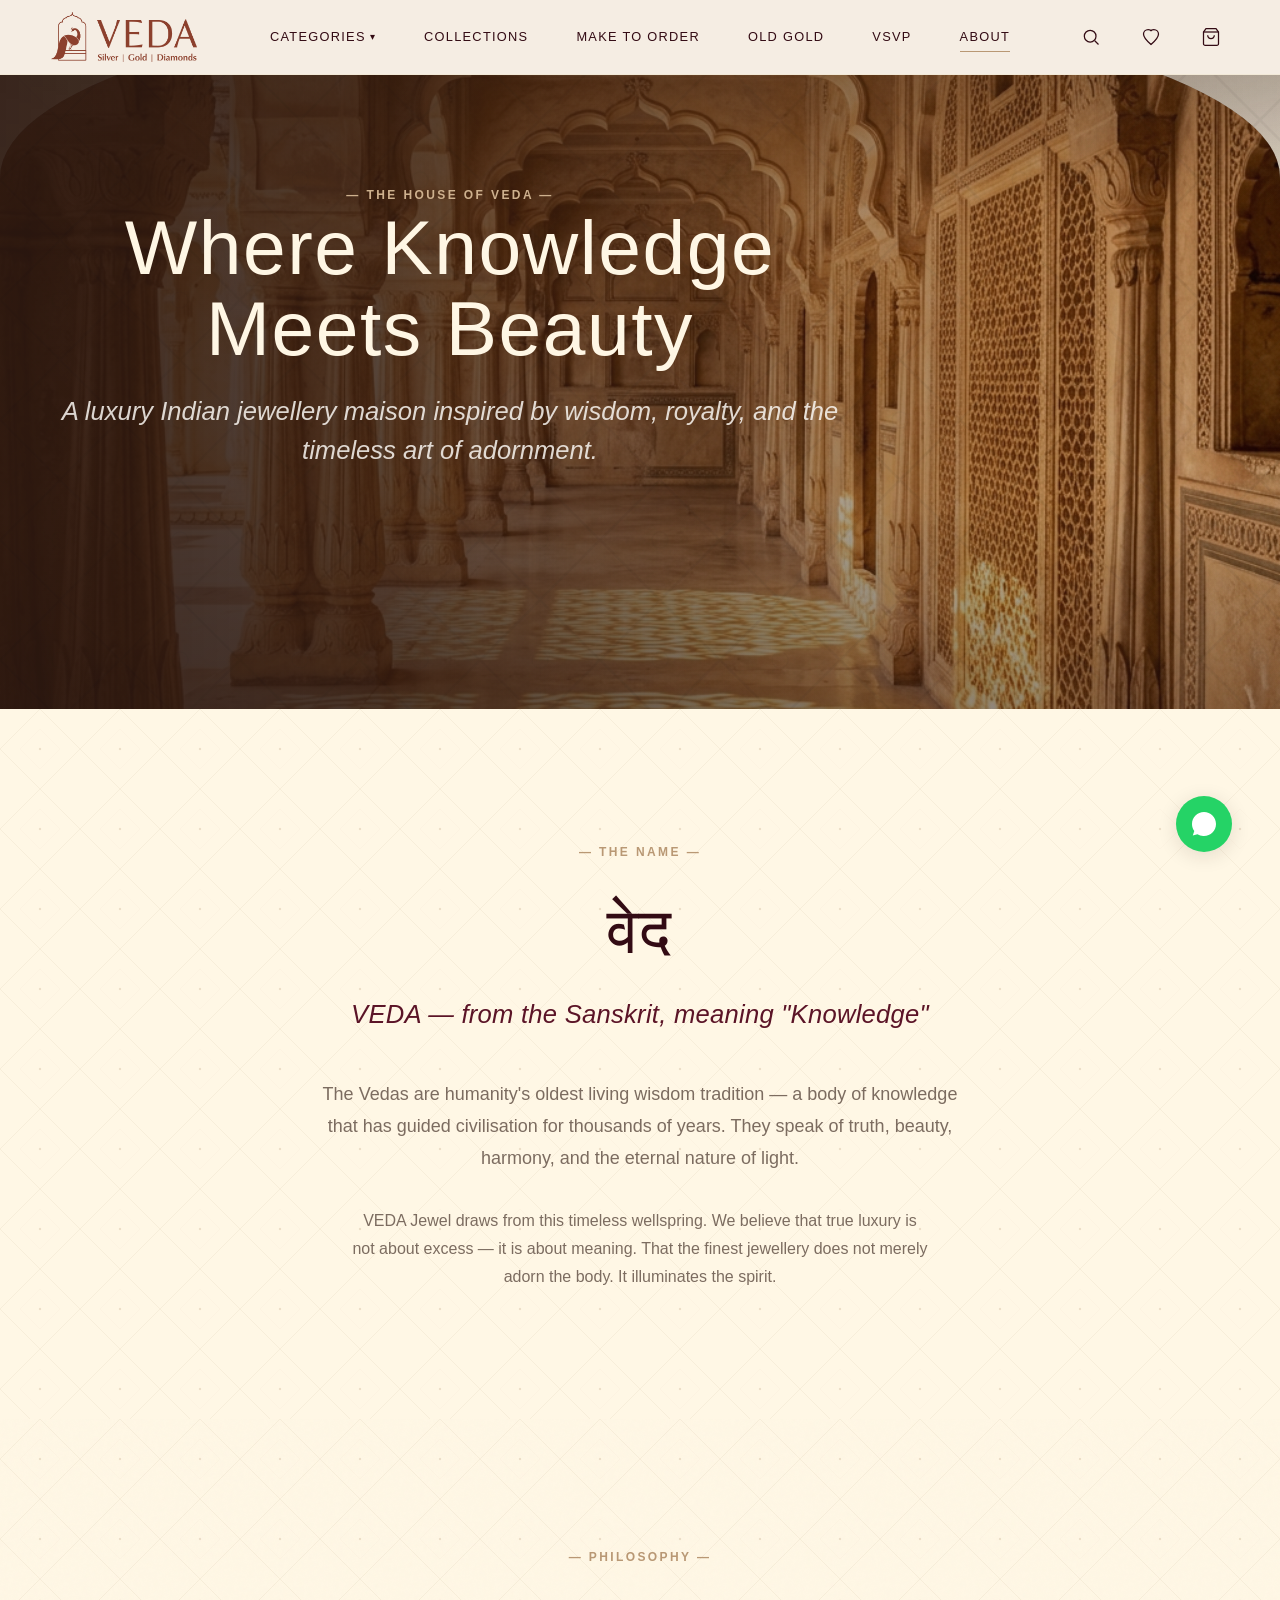
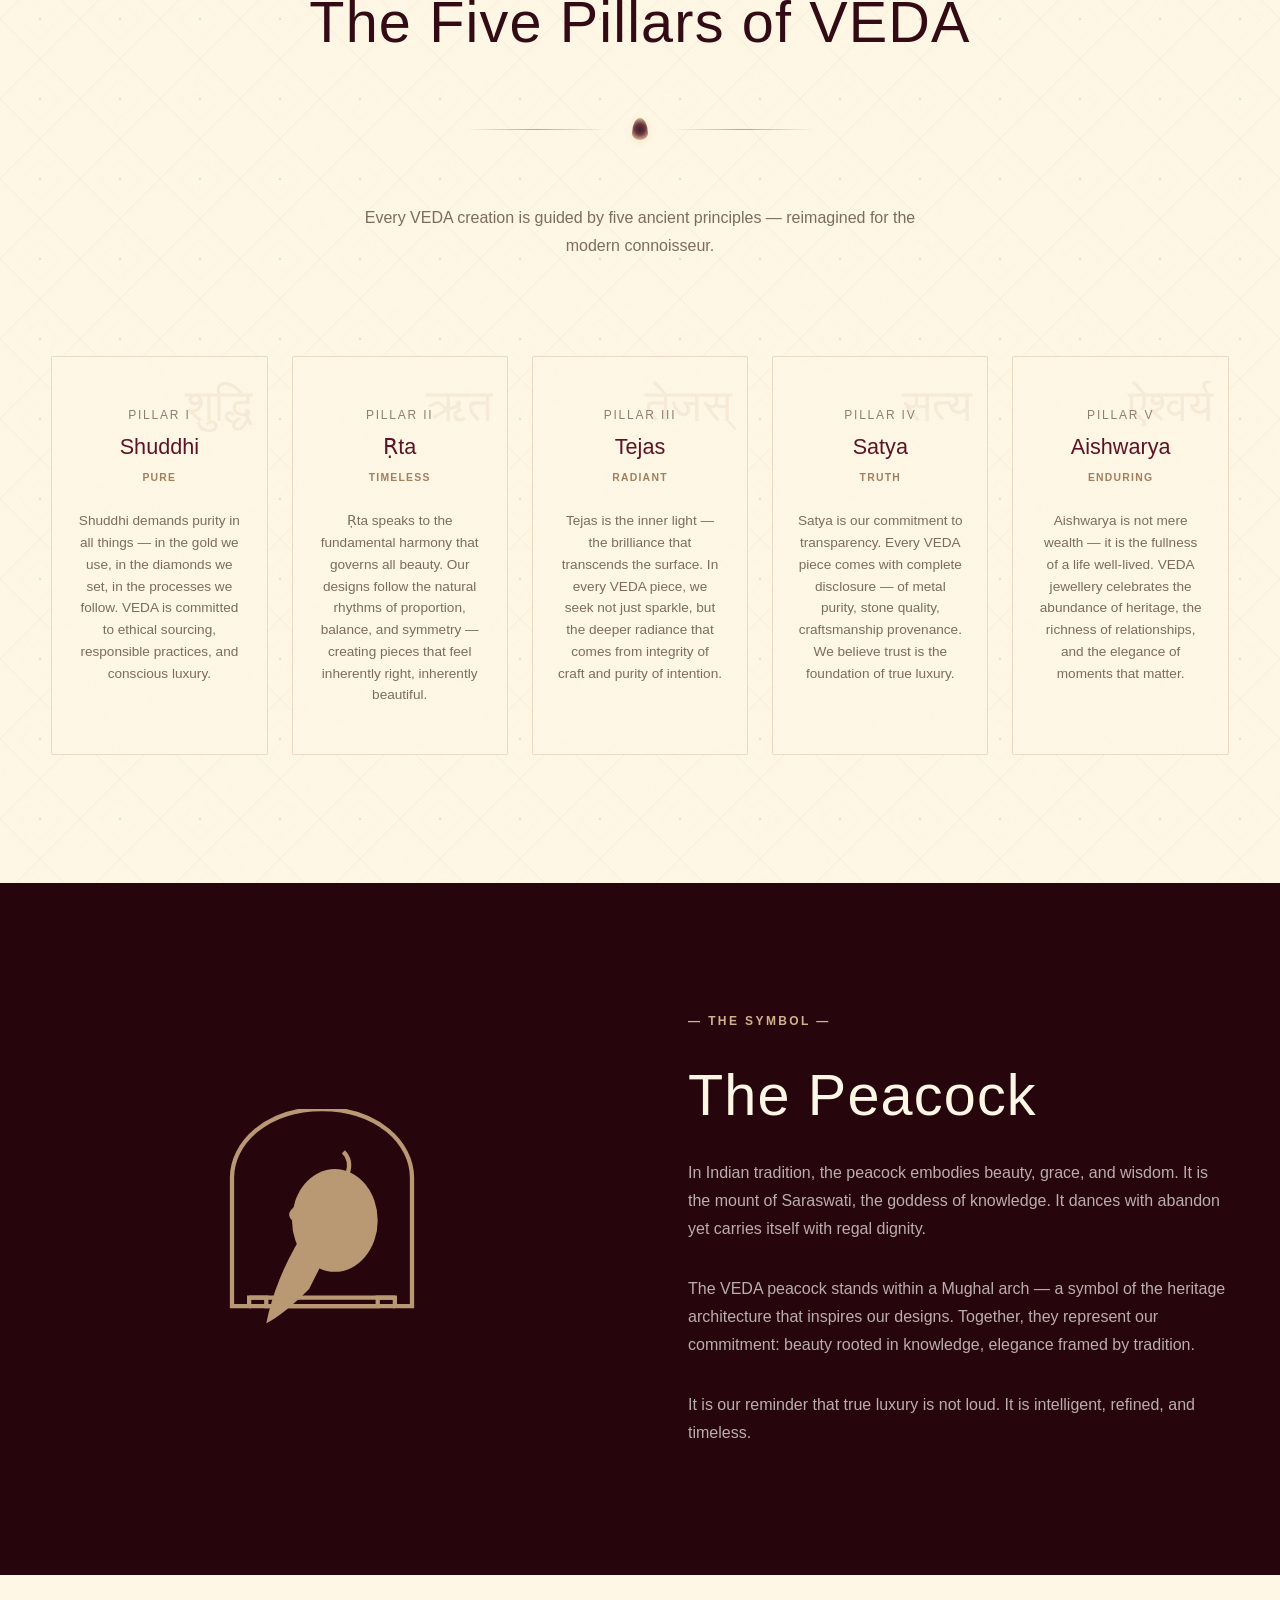
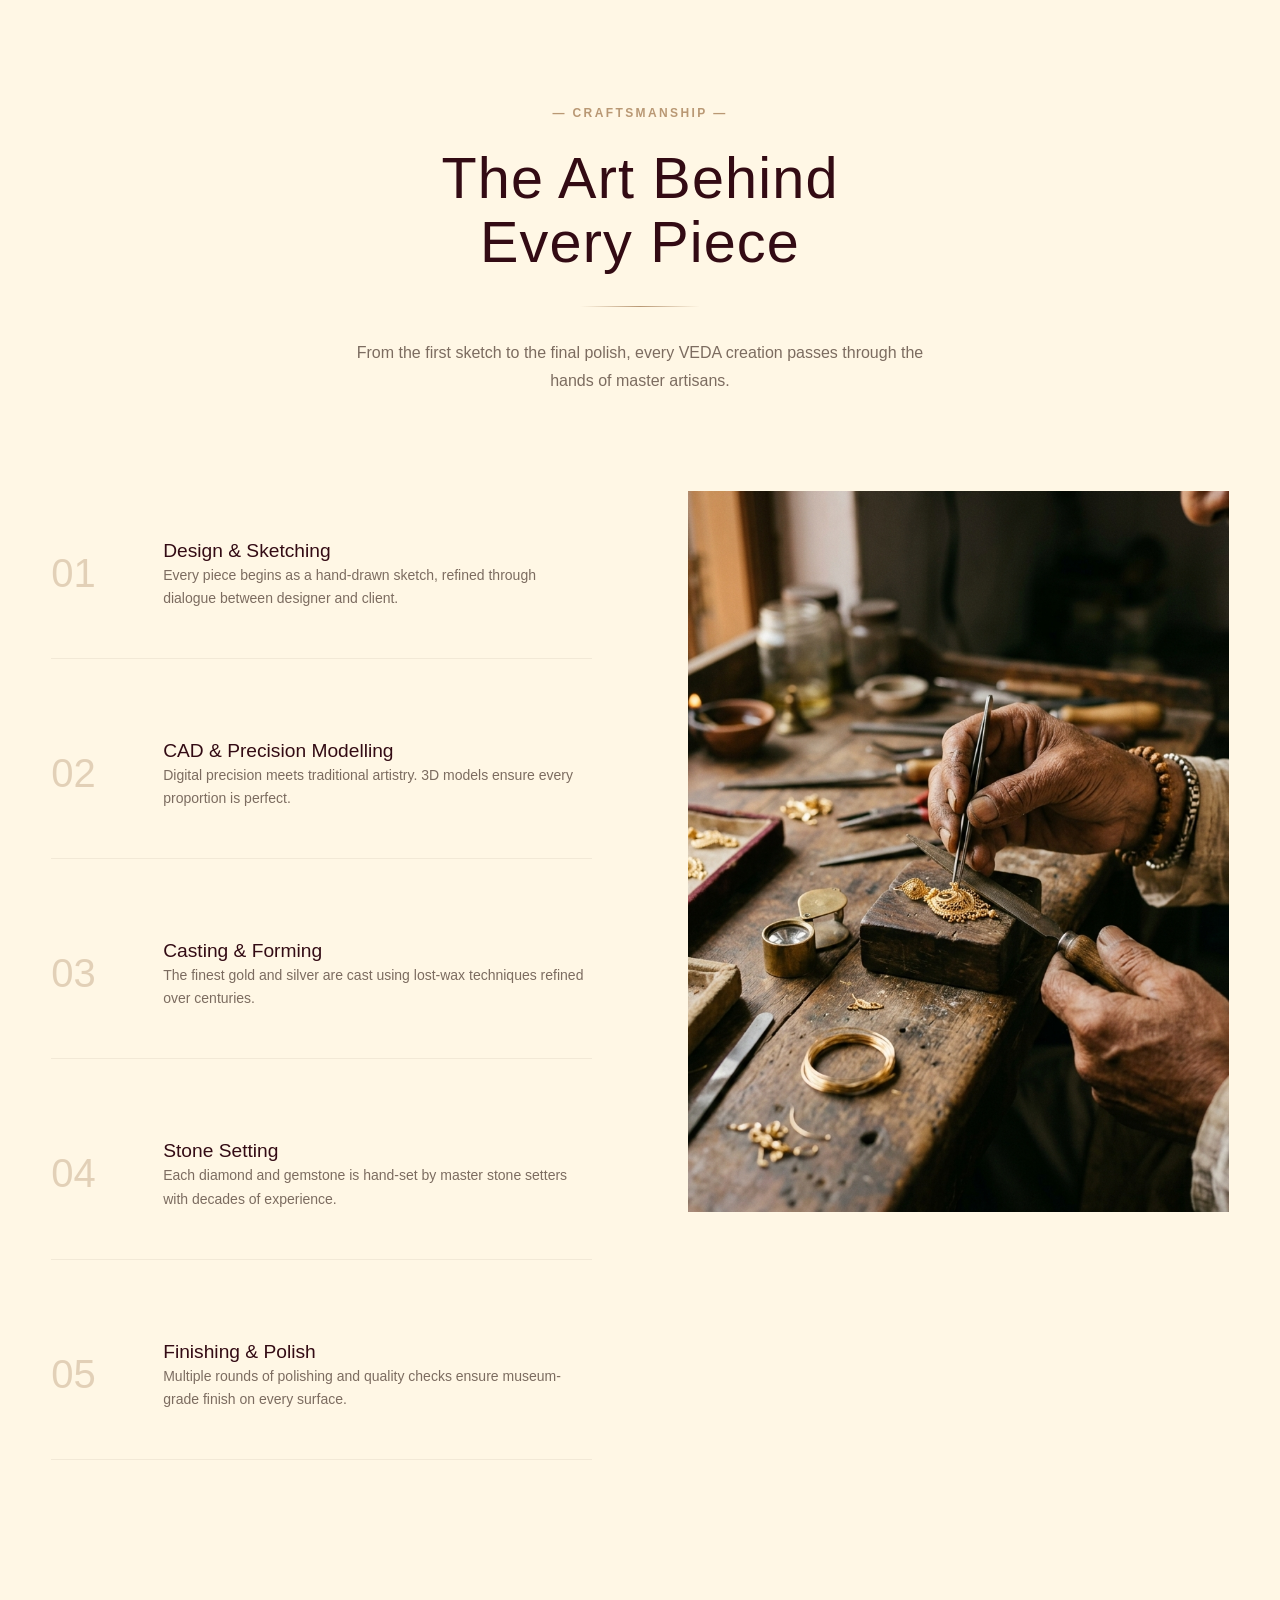
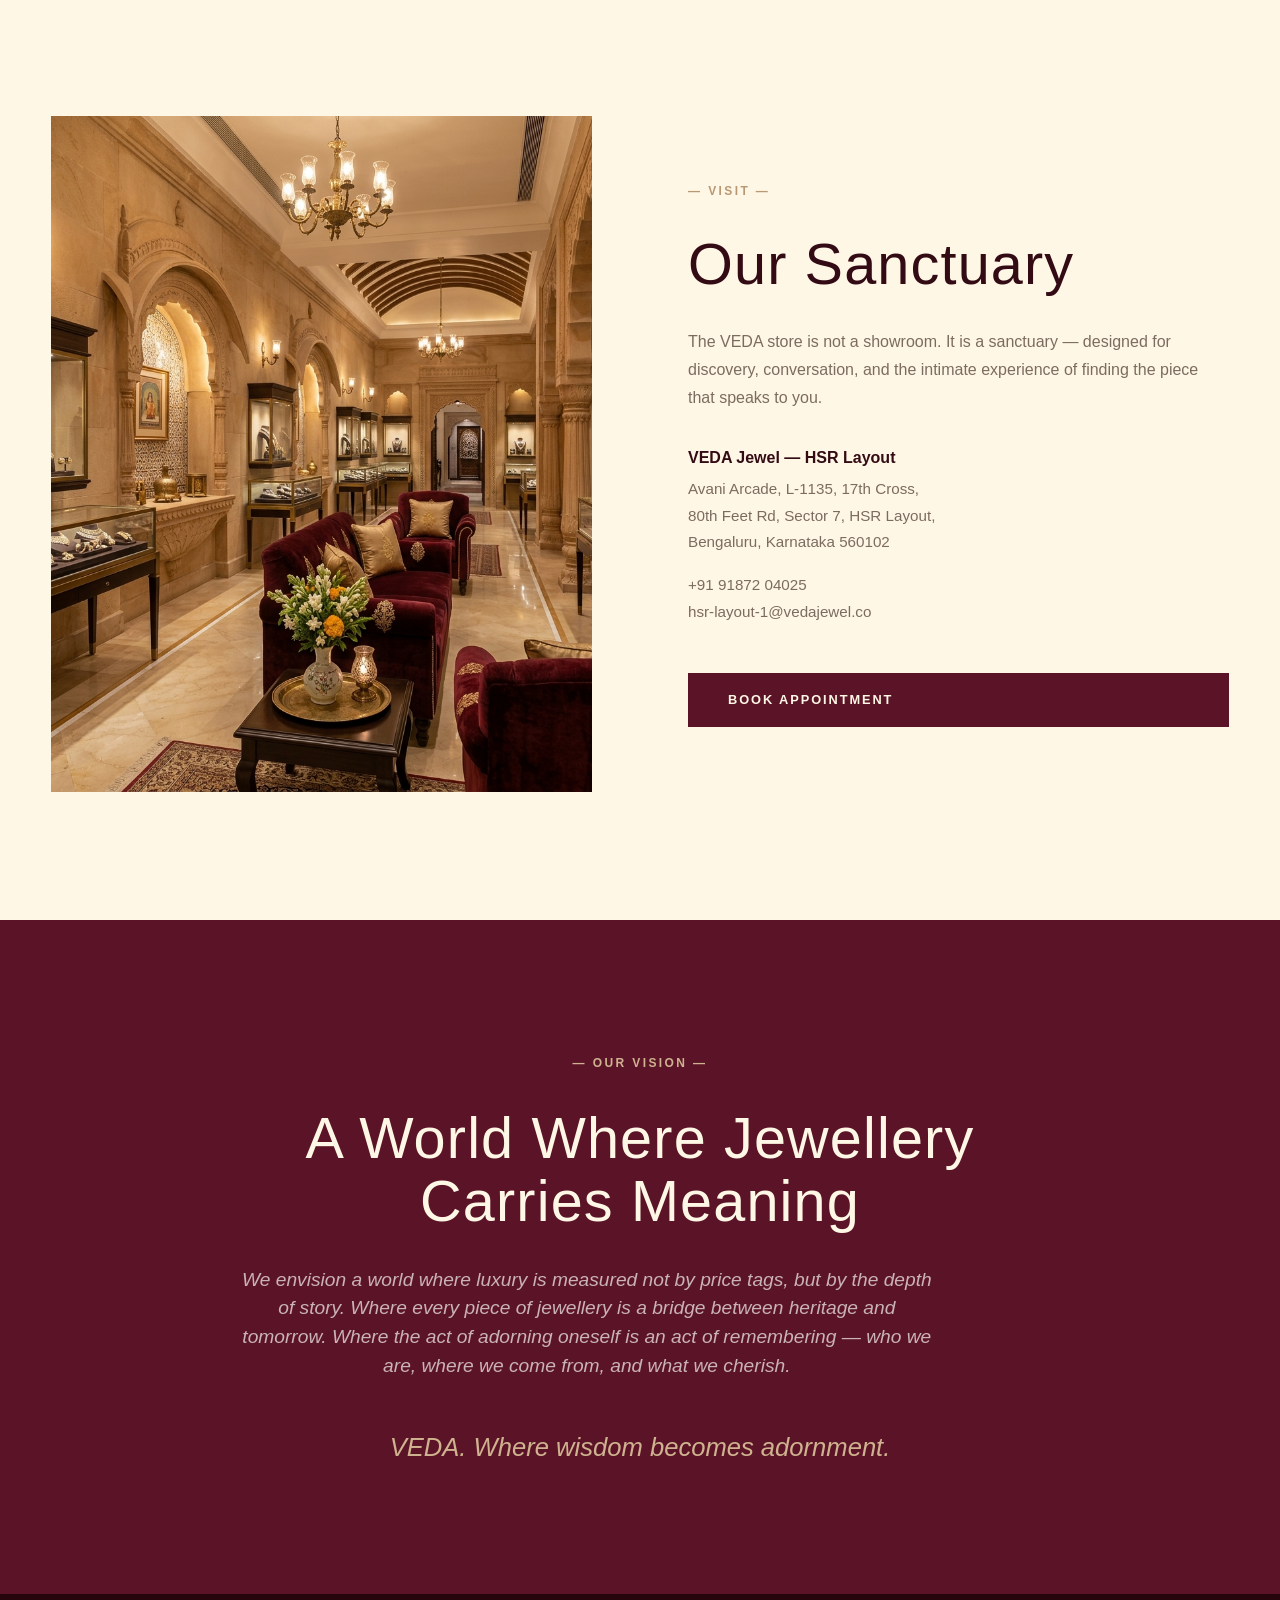
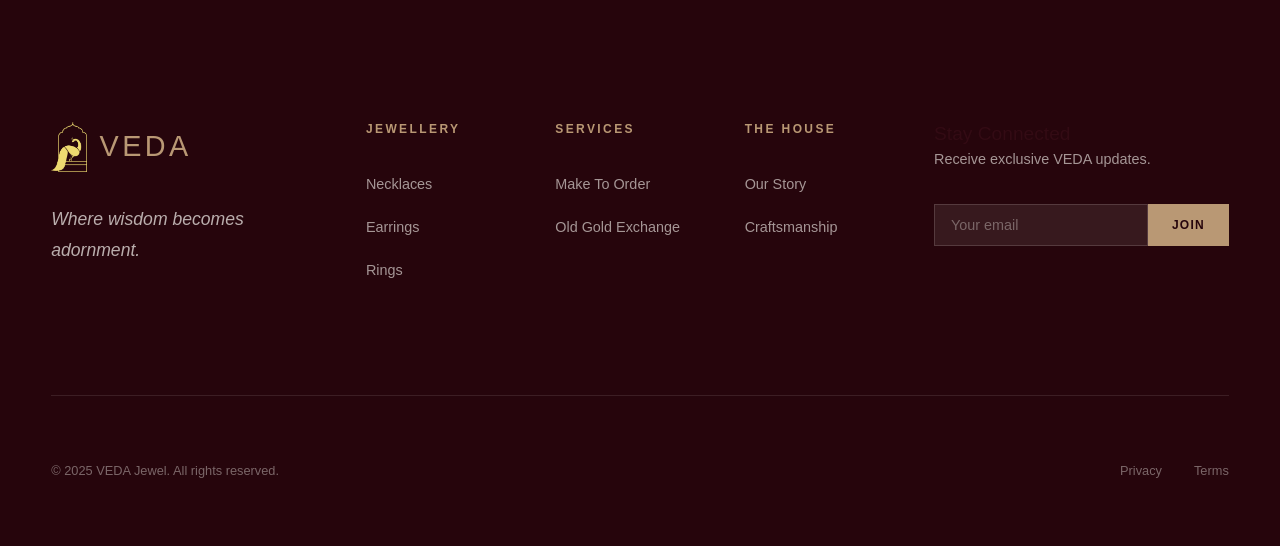
==== commit ee4bbf76: "design adjustments: apply new luxury color palette and gold leaf texture globally" ====
--- a/about.html
+++ b/about.html
@@ -156,14 +156,14 @@
       <div class="split-layout" style="min-height:auto;gap:var(--space-3xl);align-items:center;">
         <div class="reveal-left" style="padding:0;text-align:center;">
           <svg width="200" height="240" viewBox="0 0 46 56" fill="none" style="margin:0 auto;">
-            <path d="M23 0C10 0 2 8 2 16V46H6V44H10V46H36V44H40V46H44V16C44 8 36 0 23 0Z" stroke="#B8963E" stroke-width="1" fill="none"/>
-            <ellipse cx="26" cy="26" rx="10" ry="12" fill="#B8963E"/>
-            <path d="M18 30 Q12 40 10 50 Q14 48 20 42 Q22 38 24 34" fill="#B8963E"/>
-            <circle cx="28" cy="18" r="3" fill="#B8963E"/>
-            <path d="M29 15 Q30 12 28 10" stroke="#B8963E" stroke-width="1" fill="none"/>
-            <path d="M16 26 Q14 24 18 22" fill="#B8963E"/>
-            <line x1="6" y1="44" x2="40" y2="44" stroke="#B8963E" stroke-width="1"/>
-            <line x1="6" y1="46" x2="40" y2="46" stroke="#B8963E" stroke-width="1"/>
+            <path d="M23 0C10 0 2 8 2 16V46H6V44H10V46H36V44H40V46H44V16C44 8 36 0 23 0Z" stroke="var(--gold-aged)" stroke-width="1" fill="none"/>
+            <ellipse cx="26" cy="26" rx="10" ry="12" fill="var(--gold-aged)"/>
+            <path d="M18 30 Q12 40 10 50 Q14 48 20 42 Q22 38 24 34" fill="var(--gold-aged)"/>
+            <circle cx="28" cy="18" r="3" fill="var(--gold-aged)"/>
+            <path d="M29 15 Q30 12 28 10" stroke="var(--gold-aged)" stroke-width="1" fill="none"/>
+            <path d="M16 26 Q14 24 18 22" fill="var(--gold-aged)"/>
+            <line x1="6" y1="44" x2="40" y2="44" stroke="var(--gold-aged)" stroke-width="1"/>
+            <line x1="6" y1="46" x2="40" y2="46" stroke="var(--gold-aged)" stroke-width="1"/>
           </svg>
         </div>
         <div class="reveal-right" style="padding:0;">
--- a/css/style.css
+++ b/css/style.css
@@ -11,37 +11,37 @@
 /* ─── Design Tokens ─────────────────────────────────────── */
 :root {
   /* Colors — refined luxury palette */
-  --bg-warm-beige:     #F5EDE3;
-  --bg-cream:          #FAF7F2;
-  --bg-ivory:          #FBF8F3;
-  --bg-deep:           #2C1810;
-  --bg-maroon:         #5C1A1B;
-  --bg-maroon-dark:    #4A1525;
-  --bg-taupe:          #8B7D5E;
-
-  --maroon:            #5C1A1B;
-  --maroon-light:      #7A2533;
-  --maroon-hover:      #6B1D2A;
-
-  --gold-aged:         #C9A96E;
-  --gold-muted:        #B09A6A;
-  --gold-light:        #D4BC7C;
-  --gold-faint:        rgba(201, 169, 110, 0.15);
-
-  --brown-deep:        #3D2B1F;
-  --brown-warm:        #5C4033;
-  --brown-brand:       #5C1A1B;
-
-  --text-primary:      #2C1810;
-  --text-secondary:    #6B5B4F;
-  --text-tertiary:     #8C7B6F;
-  --text-light:        #FAF7F2;
-  --text-gold:         #C9A96E;
-
-  --border-light:      #E5DDD3;
-  --border-medium:     #D4C9BC;
-  --border-gold:       rgba(201, 169, 110, 0.3);
-  --border-gold-solid: #C9A96E;
+  --bg-warm-beige:     #FFF7E5;
+  --bg-cream:          #FFF7E5;
+  --bg-ivory:          #FFFDF5;
+  --bg-deep:           #26050C;
+  --bg-maroon:         #5B1427;
+  --bg-maroon-dark:    #3F0D1B;
+  --bg-taupe:          #9D7E5C;
+
+  --maroon:            #5B1427;
+  --maroon-light:      #7E263D;
+  --maroon-hover:      #480F1E;
+
+  --gold-aged:         #B99874;
+  --gold-muted:        #A1815E;
+  --gold-light:        #CFB28F;
+  --gold-faint:        rgba(185, 152, 116, 0.15);
+
+  --brown-deep:        #3A0C17;
+  --brown-warm:        #6B2332;
+  --brown-brand:       #5B1427;
+
+  --text-primary:      #330B14;
+  --text-secondary:    #7C6C60;
+  --text-tertiary:     #8E7E74;
+  --text-light:        #FFF7E5;
+  --text-gold:         #B99874;
+
+  --border-light:      #F2E9D7;
+  --border-medium:     #E2D7C3;
+  --border-gold:       rgba(185, 152, 116, 0.3);
+  --border-gold-solid: #B99874;
 
   --overlay-dark:      rgba(44, 24, 16, 0.5);
   --overlay-light:     rgba(245, 237, 227, 0.9);
@@ -51,9 +51,10 @@
   --shadow-warm-lg:    rgba(44, 24, 16, 0.16);
 
   /* Typography */
-  --font-display:      'Cormorant Garamond', 'Georgia', serif;
-  --font-serif:        'Cormorant', 'Georgia', serif;
+  --font-display:      'Switzer', -apple-system, sans-serif;
+  --font-serif:        'Switzer', -apple-system, sans-serif;
   --font-body:         'Switzer', -apple-system, sans-serif;
+  --font-sans:         'Switzer', -apple-system, sans-serif;
 
   /* Spacing */
   --space-xs:          0.5rem;
@@ -498,7 +499,7 @@
 .jaali-divider {
   width: 100%;
   height: 40px;
-  background-image: url("data:image/svg+xml,%3Csvg width='40' height='40' viewBox='0 0 40 40' xmlns='http://www.w3.org/2000/svg'%3E%3Cpath d='M20 0 L40 20 L20 40 L0 20Z' fill='none' stroke='%23B8963E' stroke-width='0.5' opacity='0.3'/%3E%3Ccircle cx='20' cy='20' r='3' fill='none' stroke='%23B8963E' stroke-width='0.5' opacity='0.2'/%3E%3C/svg%3E");
+  background-image: url("data:image/svg+xml,%3Csvg width='40' height='40' viewBox='0 0 40 40' xmlns='http://www.w3.org/2000/svg'%3E%3Cpath d='M20 0 L40 20 L20 40 L0 20Z' fill='none' stroke='%23B99874' stroke-width='0.5' opacity='0.3'/%3E%3Ccircle cx='20' cy='20' r='3' fill='none' stroke='%23B99874' stroke-width='0.5' opacity='0.2'/%3E%3C/svg%3E");
   background-repeat: repeat-x;
   background-position: center;
   background-size: 40px 40px;
@@ -616,12 +617,17 @@
 }
 
 .btn-gold {
-  background: var(--gold-aged);
+  background: var(--gold-aged) url('../assets/images/gold-texture.png') no-repeat center;
+  background-size: cover;
   color: var(--bg-deep);
+  transition: all var(--duration-fast) ease;
 }
 
 .btn-gold:hover {
-  background: var(--gold-light);
+  background-image: url('../assets/images/gold-texture.png');
+  filter: brightness(1.12);
+  transform: translateY(-2px);
+  box-shadow: 0 5px 15px rgba(185, 152, 116, 0.25);
 }
 
 .btn-white {
@@ -2295,7 +2301,7 @@
   content: '';
   position: absolute;
   inset: 0;
-  background-image: url("data:image/svg+xml,%3Csvg width='80' height='80' viewBox='0 0 80 80' xmlns='http://www.w3.org/2000/svg'%3E%3Cpath d='M40 0 L80 40 L40 80 L0 40 Z' fill='none' stroke='%23B8963E' stroke-width='0.5' opacity='0.05'/%3E%3Cpath d='M40 20 L60 40 L40 60 L20 40 Z' fill='none' stroke='%23B8963E' stroke-width='0.3' opacity='0.03'/%3E%3Ccircle cx='40' cy='40' r='1.5' fill='%23B8963E' opacity='0.1'/%3E%3C/svg%3E");
+  background-image: url("data:image/svg+xml,%3Csvg width='80' height='80' viewBox='0 0 80 80' xmlns='http://www.w3.org/2000/svg'%3E%3Cpath d='M40 0 L80 40 L40 80 L0 40 Z' fill='none' stroke='%23B99874' stroke-width='0.5' opacity='0.05'/%3E%3Cpath d='M40 20 L60 40 L40 60 L20 40 Z' fill='none' stroke='%23B99874' stroke-width='0.3' opacity='0.03'/%3E%3Ccircle cx='40' cy='40' r='1.5' fill='%23B99874' opacity='0.1'/%3E%3C/svg%3E");
   background-size: 80px 80px;
   pointer-events: none;
   z-index: 0;
@@ -2305,7 +2311,7 @@
   content: '';
   position: absolute;
   inset: 0;
-  background-image: url("data:image/svg+xml,%3Csvg width='80' height='80' viewBox='0 0 80 80' xmlns='http://www.w3.org/2000/svg'%3E%3Cpath d='M40 0 L80 40 L40 80 L0 40 Z' fill='none' stroke='%23B8963E' stroke-width='0.5' opacity='0.04'/%3E%3Cpath d='M40 20 L60 40 L40 60 L20 40 Z' fill='none' stroke='%23B8963E' stroke-width='0.3' opacity='0.02'/%3E%3Ccircle cx='40' cy='40' r='1.2' fill='%23B8963E' opacity='0.08'/%3E%3C/svg%3E");
+  background-image: url("data:image/svg+xml,%3Csvg width='80' height='80' viewBox='0 0 80 80' xmlns='http://www.w3.org/2000/svg'%3E%3Cpath d='M40 0 L80 40 L40 80 L0 40 Z' fill='none' stroke='%23B99874' stroke-width='0.5' opacity='0.22'/%3E%3Cpath d='M40 20 L60 40 L40 60 L20 40 Z' fill='none' stroke='%23B99874' stroke-width='0.3' opacity='0.12'/%3E%3Ccircle cx='40' cy='40' r='1.2' fill='%23B99874' opacity='0.25'/%3E%3C/svg%3E");
   background-size: 80px 80px;
   pointer-events: none;
   z-index: 0;
@@ -2315,7 +2321,7 @@
   content: '';
   position: absolute;
   inset: 0;
-  background-image: url("data:image/svg+xml,%3Csvg width='160' height='160' viewBox='0 0 160 160' xmlns='http://www.w3.org/2000/svg'%3E%3Ccircle cx='80' cy='80' r='60' fill='none' stroke='%23B8963E' stroke-width='0.4' opacity='0.02'/%3E%3Ccircle cx='80' cy='80' r='40' fill='none' stroke='%23B8963E' stroke-width='0.3' opacity='0.02'/%3E%3Cpath d='M80 0 A80 80 0 0 1 160 80 A80 80 0 0 1 80 160 A80 80 0 0 1 0 80 A80 80 0 0 1 80 0 Z' fill='none' stroke='%23B8963E' stroke-width='0.3' opacity='0.02'/%3E%3Cpath d='M80 15 L92 42 L120 42 L98 58 L106 85 L80 70 L54 85 L62 58 L40 42 L68 42 Z' fill='none' stroke='%23B8963E' stroke-width='0.3' opacity='0.02'/%3E%3C/svg%3E");
+  background-image: url("data:image/svg+xml,%3Csvg width='160' height='160' viewBox='0 0 160 160' xmlns='http://www.w3.org/2000/svg'%3E%3Ccircle cx='80' cy='80' r='60' fill='none' stroke='%23B99874' stroke-width='0.4' opacity='0.02'/%3E%3Ccircle cx='80' cy='80' r='40' fill='none' stroke='%23B99874' stroke-width='0.3' opacity='0.02'/%3E%3Cpath d='M80 0 A80 80 0 0 1 160 80 A80 80 0 0 1 80 160 A80 80 0 0 1 0 80 A80 80 0 0 1 80 0 Z' fill='none' stroke='%23B99874' stroke-width='0.3' opacity='0.02'/%3E%3Cpath d='M80 15 L92 42 L120 42 L98 58 L106 85 L80 70 L54 85 L62 58 L40 42 L68 42 Z' fill='none' stroke='%23B99874' stroke-width='0.3' opacity='0.02'/%3E%3C/svg%3E");
   background-size: 160px 160px;
   background-position: center;
   pointer-events: none;
@@ -3638,7 +3644,7 @@
   line-height: 1.5;
   color: var(--text-secondary);
   margin-bottom: var(--space-sm);
-  min-height: 40px;
+  min-height: 55px;
 }
 
 .card-explore-link {
@@ -3698,3 +3704,179 @@
     border-radius: 130px 130px 4px 4px;
   }
 }
+
+/* Burgundy Gradient Background for Hero */
+.hero-burgundy-gradient {
+  background: linear-gradient(to right, rgba(48, 16, 17, 0.95) 0%, rgba(48, 16, 17, 0.85) 40%, rgba(48, 16, 17, 0.2) 100%), 
+              url('../assets/images/editorial-model.png') no-repeat;
+  background-size: cover;
+  background-position: 80% center;
+  position: absolute;
+  inset: 0;
+  z-index: var(--z-behind);
+}
+
+/* Right-aligned arch & peacock artwork positioning */
+.hero-vector-artwork {
+  display: none;
+}
+
+@media (max-width: 768px) {
+  .hero-burgundy-gradient {
+    background: linear-gradient(to bottom, rgba(48, 16, 17, 0.85) 0%, rgba(48, 16, 17, 0.95) 100%), 
+                url('../assets/images/editorial-model.png') no-repeat;
+    background-size: cover;
+    background-position: center;
+  }
+}
+
+/* Occasion Segments Section */
+.occasion-segments-section {
+  width: 100%;
+  overflow: hidden;
+  position: relative;
+  z-index: 2;
+  border-bottom: none;
+  padding: 0 !important;
+}
+
+.occasion-panels-grid {
+  display: grid;
+  grid-template-columns: repeat(3, 1fr);
+  width: 100%;
+  min-height: 480px;
+}
+
+.occasion-panel {
+  display: flex;
+  flex-direction: column;
+  justify-content: center;
+  padding: var(--space-3xl) var(--space-2xl);
+  position: relative;
+  transition: all var(--duration-med) var(--ease-luxury);
+  overflow: hidden;
+  text-decoration: none;
+}
+
+.occasion-panel-content {
+  max-width: 380px;
+  display: flex;
+  flex-direction: column;
+  gap: var(--space-md);
+  z-index: 2;
+  position: relative;
+}
+
+/* Background Colors & Text Colors */
+.bg-cream-warm {
+  background-color: #F4EAE1;
+  color: var(--text-primary);
+}
+.bg-cream-warm .occasion-label {
+  color: var(--text-tertiary);
+}
+.bg-cream-warm .occasion-cta {
+  color: var(--text-primary);
+  border-bottom-color: var(--text-primary);
+}
+
+.bg-brown-warm {
+  background-color: #8C6A5C;
+  color: var(--text-light);
+}
+.bg-brown-warm .occasion-label {
+  color: rgba(250, 247, 242, 0.6);
+}
+.bg-brown-warm .occasion-cta {
+  color: var(--text-light);
+  border-bottom-color: var(--text-light);
+}
+
+.bg-maroon-deep {
+  background-color: #4A171D;
+  color: var(--text-light);
+}
+.bg-maroon-deep .occasion-label {
+  color: rgba(250, 247, 242, 0.6);
+}
+.bg-maroon-deep .occasion-cta {
+  color: var(--text-light);
+  border-bottom-color: var(--text-light);
+}
+
+/* Typography & Links */
+.occasion-label {
+  font-family: var(--font-body);
+  font-size: 0.7rem;
+  letter-spacing: 0.15em;
+  text-transform: uppercase;
+}
+
+.occasion-heading {
+  font-family: var(--font-display);
+  font-size: clamp(1.8rem, 2.5vw, 2.5rem);
+  font-weight: 300;
+  font-style: italic;
+  line-height: 1.15;
+}
+
+.occasion-desc {
+  font-size: 0.95rem;
+  line-height: 1.6;
+  opacity: 0.85;
+  min-height: 48px;
+}
+
+.occasion-price-range {
+  font-family: var(--font-body);
+  font-size: 0.85rem;
+  letter-spacing: 0.1em;
+  font-weight: 500;
+  opacity: 0.75;
+}
+
+.occasion-cta {
+  font-family: var(--font-body);
+  font-size: 0.8rem;
+  font-weight: 600;
+  letter-spacing: 0.1em;
+  text-transform: uppercase;
+  text-decoration: none;
+  align-self: flex-start;
+  padding-bottom: var(--space-xs);
+  border-bottom: 1px solid transparent;
+  transition: all var(--duration-fast) ease;
+}
+
+.occasion-panel:hover .occasion-cta {
+  border-bottom-color: currentColor;
+  transform: translateX(4px);
+}
+
+.occasion-panel::before {
+  content: '';
+  position: absolute;
+  inset: 0;
+  background: rgba(44, 24, 16, 0.05);
+  opacity: 0;
+  transition: opacity var(--duration-med) ease;
+  z-index: 1;
+}
+
+.occasion-panel:hover::before {
+  opacity: 1;
+}
+
+@media (max-width: 992px) {
+  .occasion-panels-grid {
+    grid-template-columns: 1fr;
+    min-height: auto;
+  }
+  .occasion-panel {
+    padding: var(--space-2xl) var(--space-xl);
+  }
+  .occasion-desc {
+    min-height: auto;
+  }
+}
+
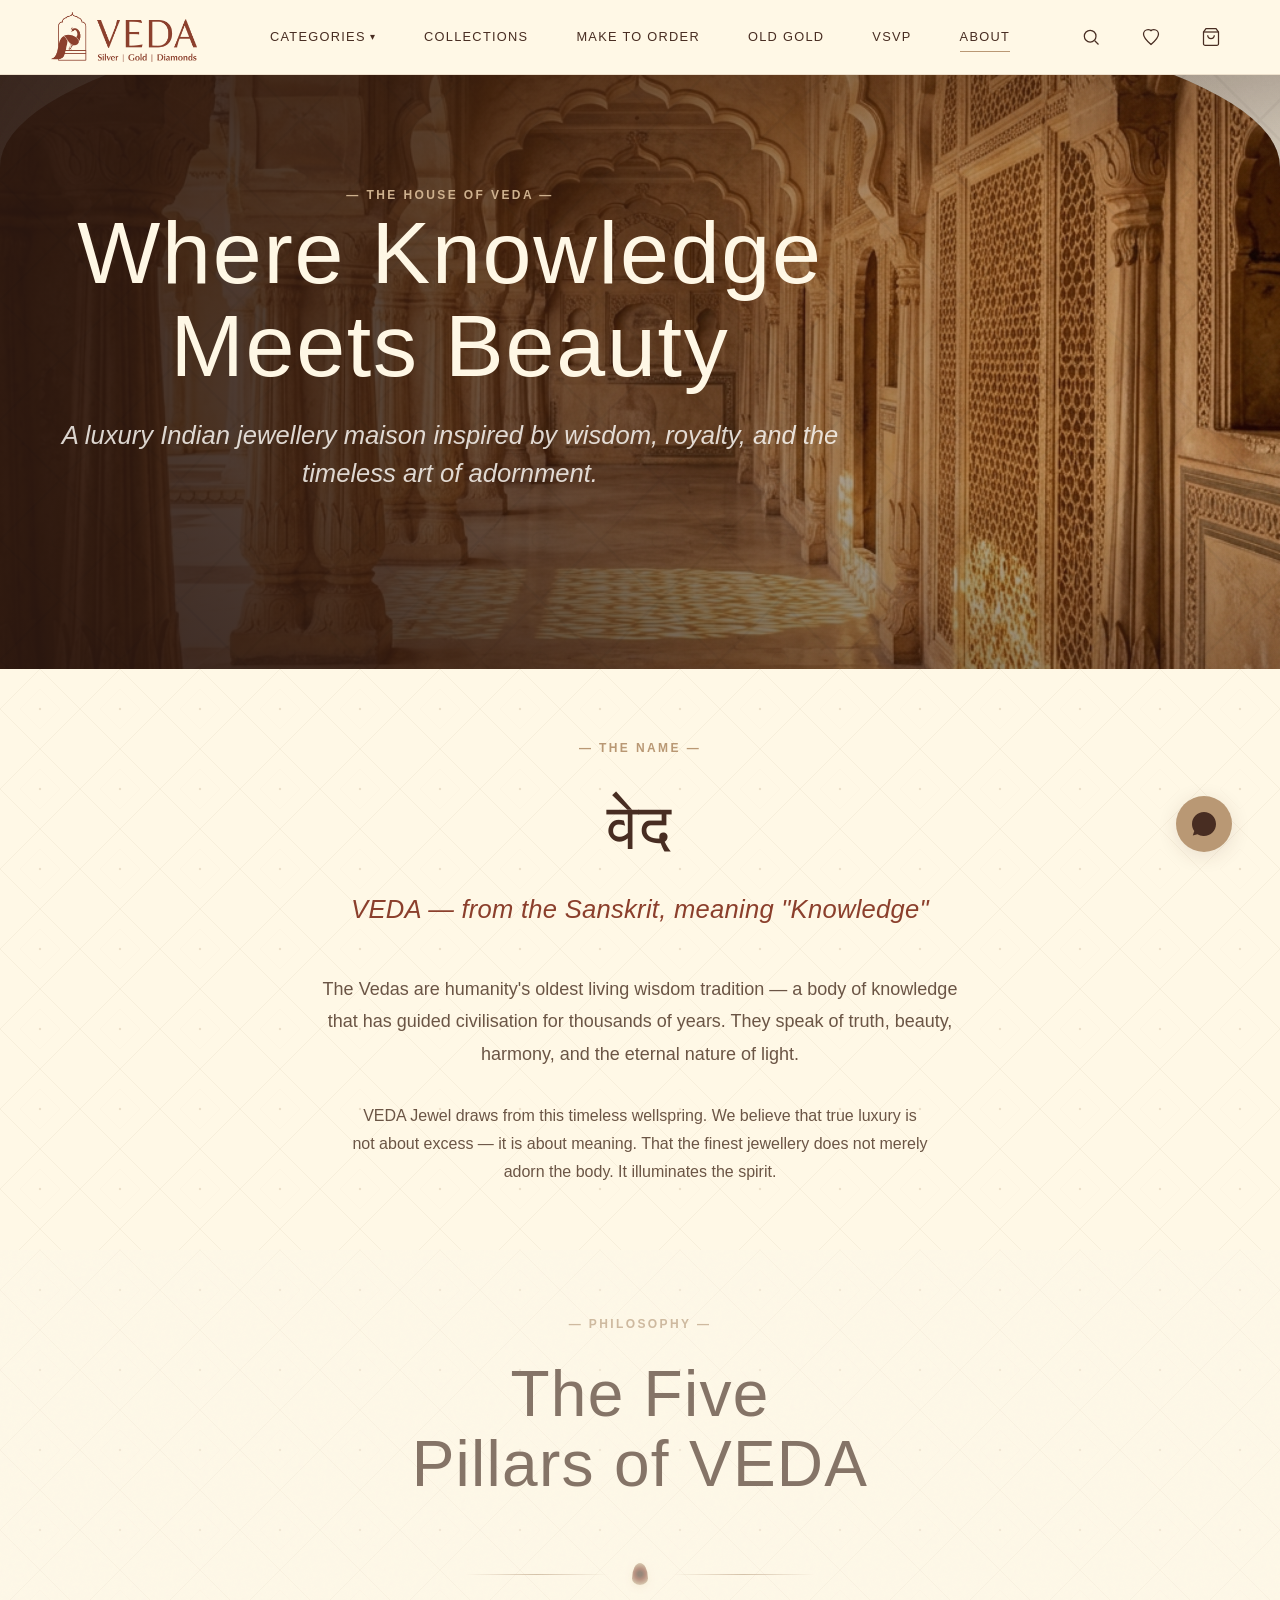
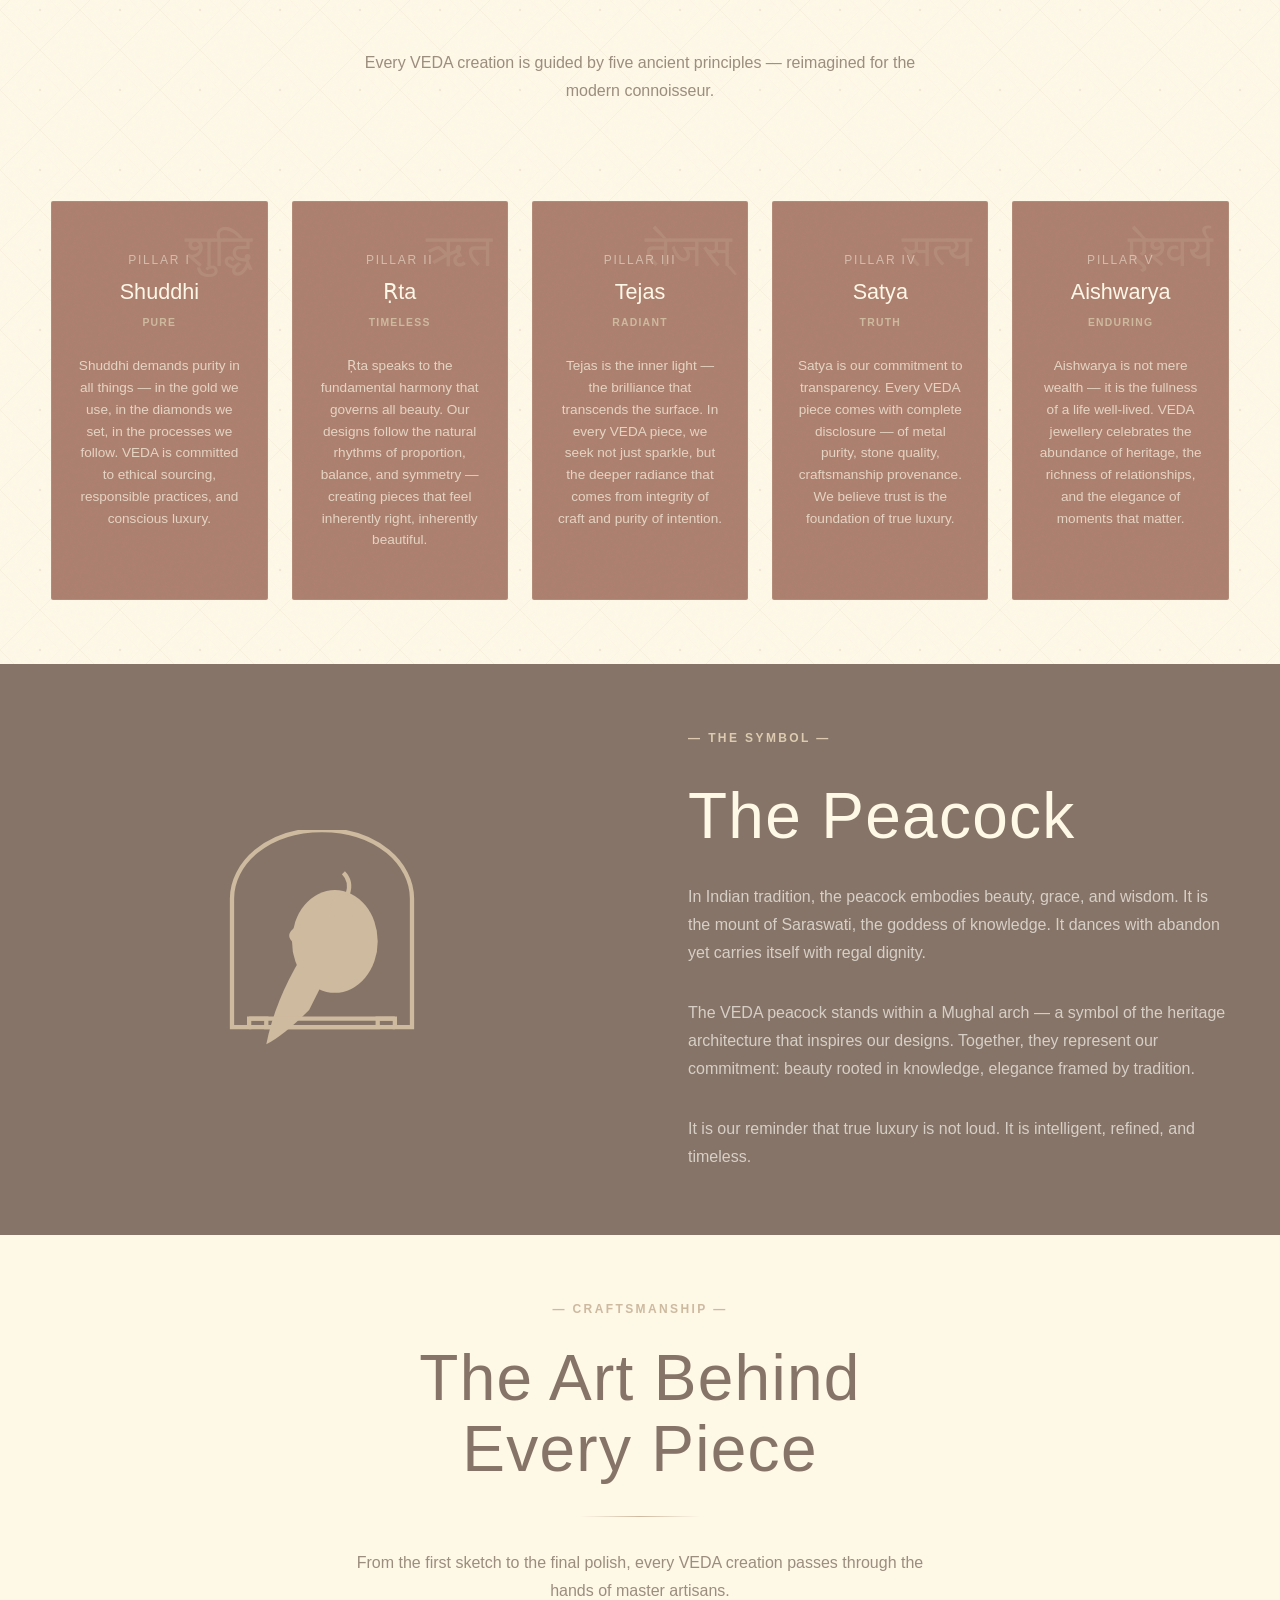
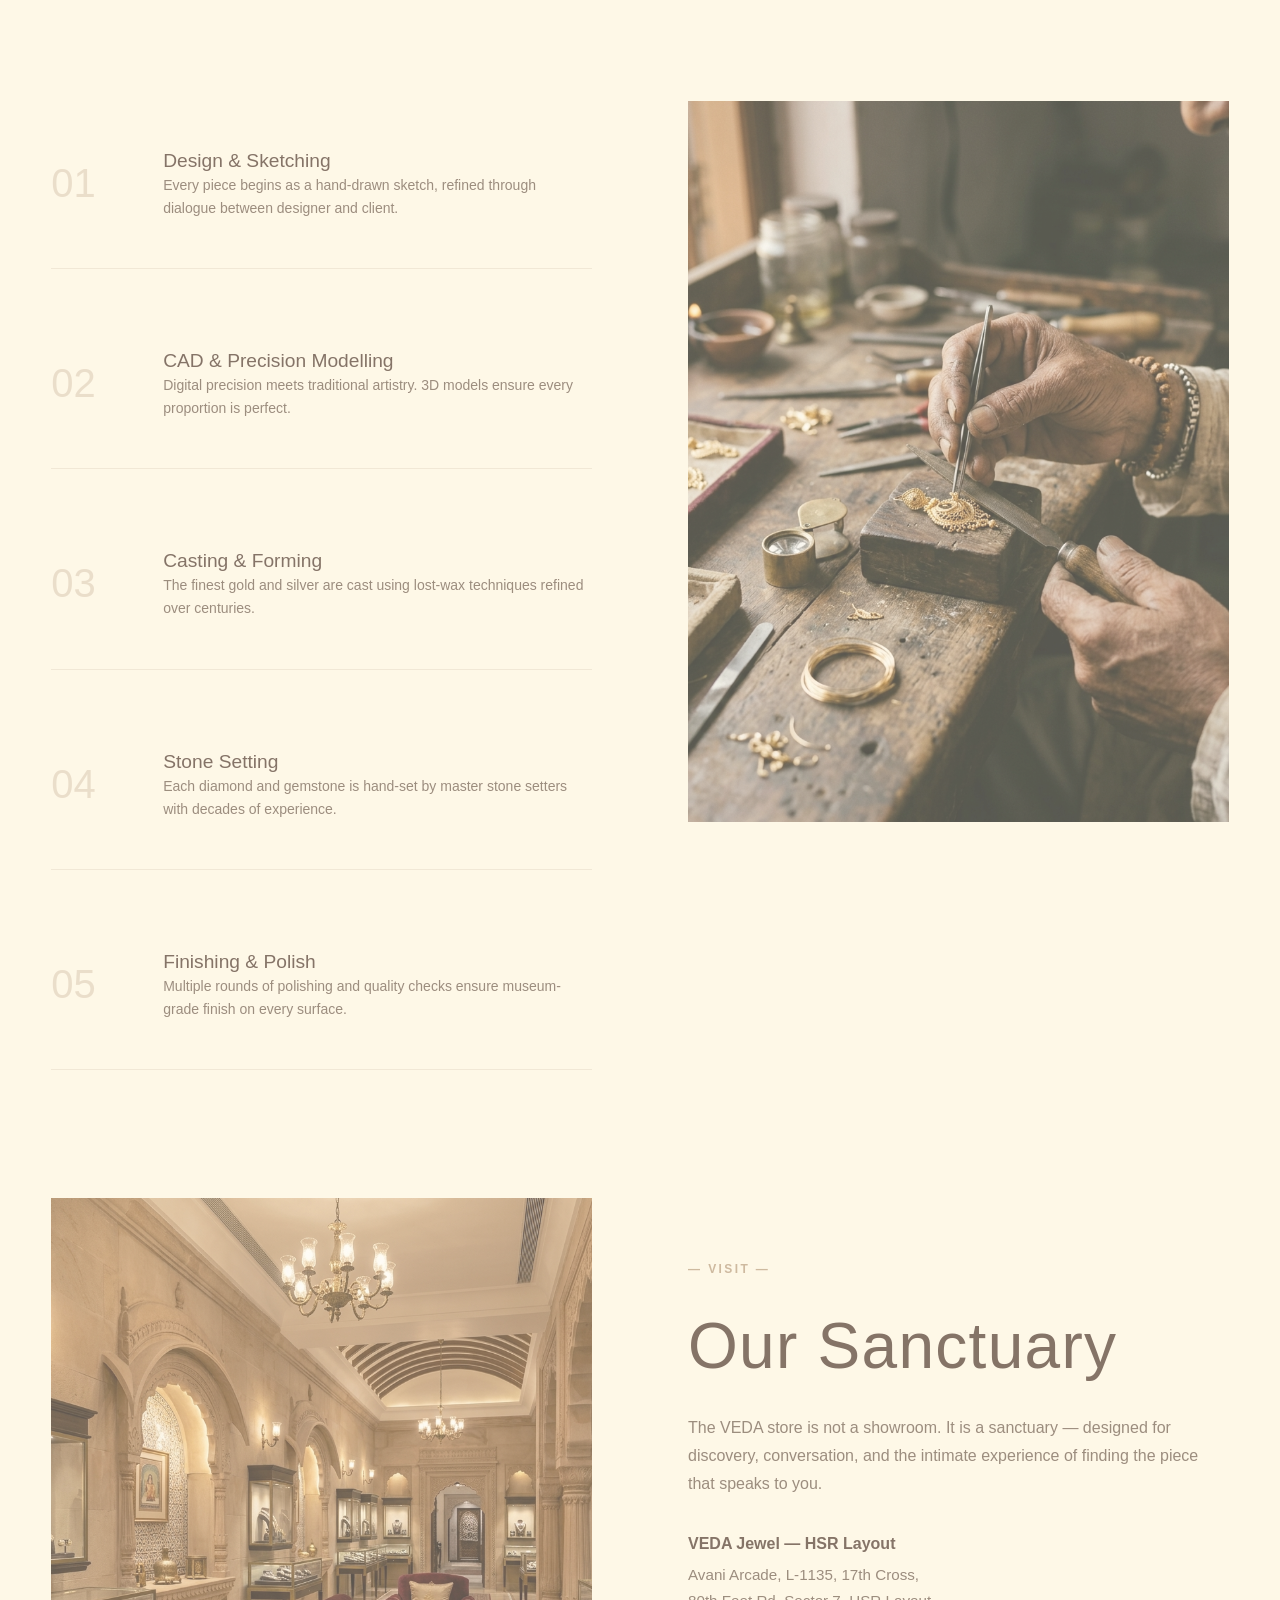
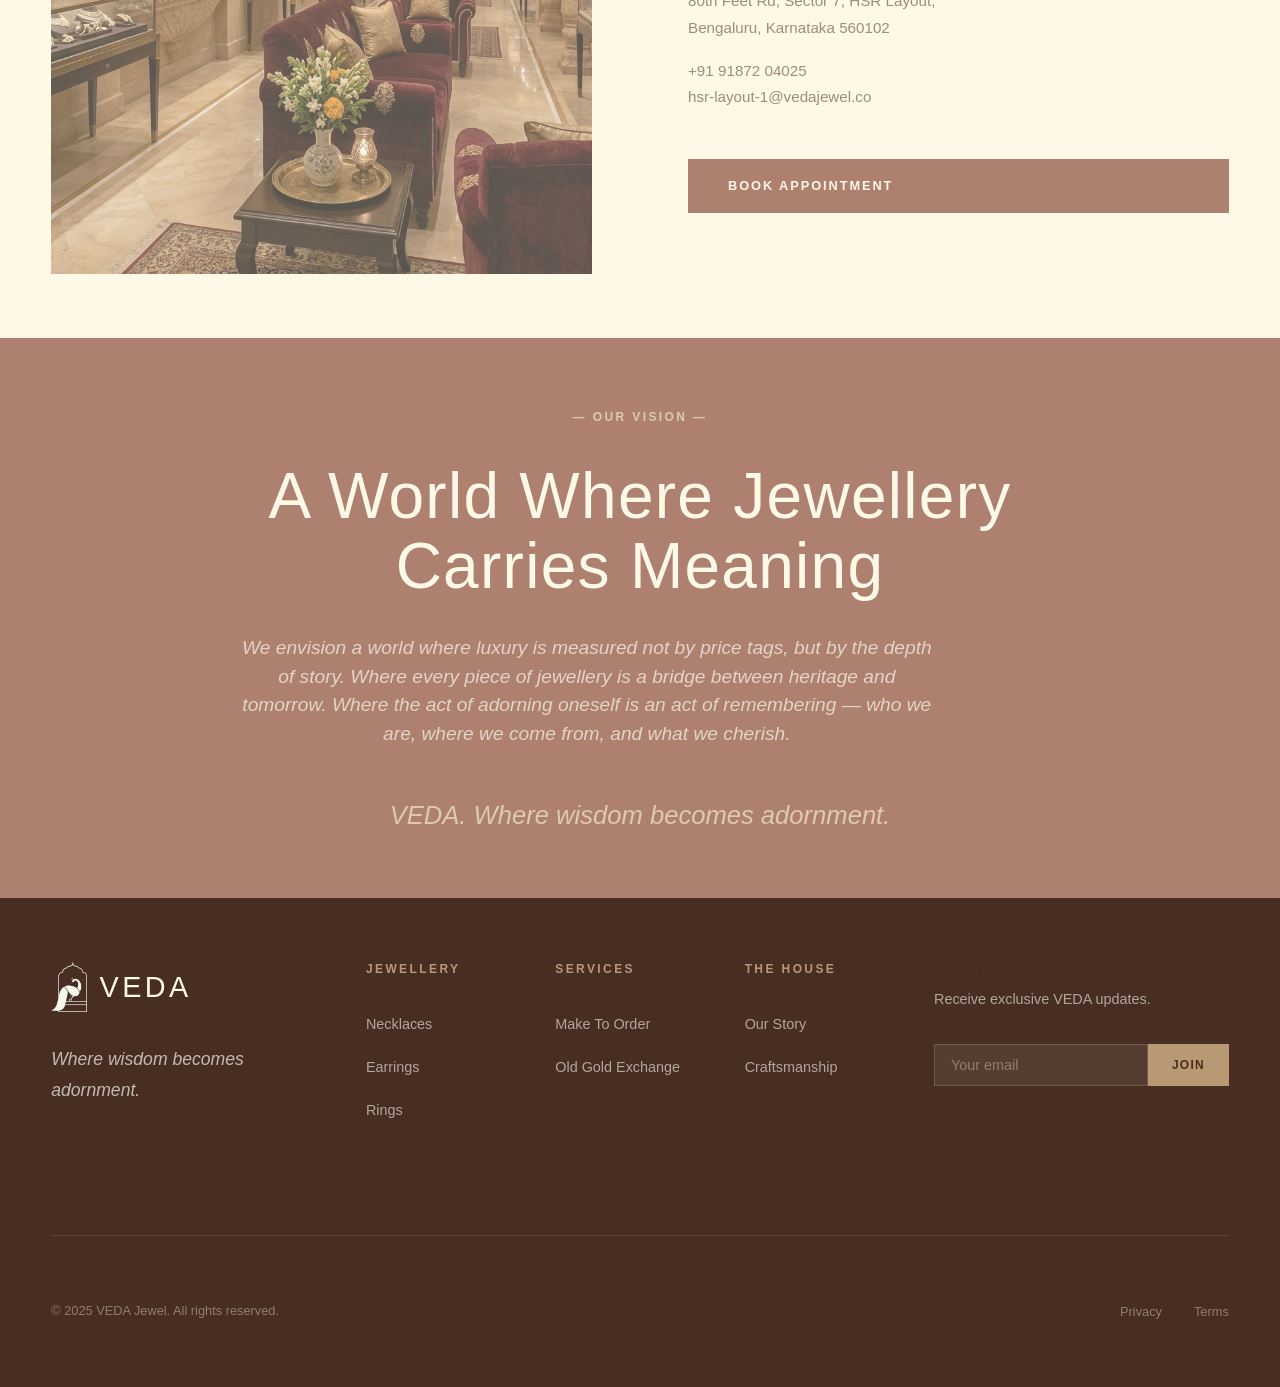
==== commit da0986a4: "feat: add close button to mobile menu" ====
--- a/about.html
+++ b/about.html
@@ -62,7 +62,8 @@
       </div>
     </div>
   </nav>
-  <div class="mobile-menu" id="mobile-menu"><a href="index.html">Home</a><a href="category.html">Categories</a><a href="collection.html">Collections</a><a href="make-to-order.html">Make To Order</a><a href="old-gold-exchange.html">Old Gold Exchange</a><a href="vsvp.html">VSVP</a>
+  <div class="mobile-menu" id="mobile-menu">
+    <button class="mobile-menu-close" aria-label="Close menu">&times;</button><a href="index.html">Home</a><a href="category.html">Categories</a><a href="collection.html">Collections</a><a href="make-to-order.html">Make To Order</a><a href="old-gold-exchange.html">Old Gold Exchange</a><a href="vsvp.html">VSVP</a>
     <a href="about.html">Our Story</a></div>
 
   <!-- Hero -->
--- a/css/style.css
+++ b/css/style.css
@@ -10,45 +10,45 @@
 
 /* ─── Design Tokens ─────────────────────────────────────── */
 :root {
-  /* Colors — refined luxury palette */
-  --bg-warm-beige:     #FFF7E5;
-  --bg-cream:          #FFF7E5;
-  --bg-ivory:          #FFFDF5;
-  --bg-deep:           #26050C;
-  --bg-maroon:         #5B1427;
-  --bg-maroon-dark:    #3F0D1B;
-  --bg-taupe:          #9D7E5C;
-
-  --maroon:            #5B1427;
-  --maroon-light:      #7E263D;
-  --maroon-hover:      #480F1E;
+  /* Colors — Brand Palette (Beige, Gold, Deep Gold, Rust, Deep Brown) */
+  --bg-warm-beige:     #FFF8E6;
+  --bg-cream:          #FFF8E6;
+  --bg-ivory:          #FFF8E6;
+  --bg-deep:           #482D22;
+  --bg-maroon:         #8B3F2C;
+  --bg-maroon-dark:    #482D22;
+  --bg-taupe:          #896E50;
+
+  --maroon:            #8B3F2C;
+  --maroon-light:      #A04E38;
+  --maroon-hover:      #6E3222;
 
   --gold-aged:         #B99874;
-  --gold-muted:        #A1815E;
+  --gold-muted:        #896E50;
   --gold-light:        #CFB28F;
   --gold-faint:        rgba(185, 152, 116, 0.15);
 
-  --brown-deep:        #3A0C17;
-  --brown-warm:        #6B2332;
-  --brown-brand:       #5B1427;
-
-  --text-primary:      #330B14;
-  --text-secondary:    #7C6C60;
-  --text-tertiary:     #8E7E74;
-  --text-light:        #FFF7E5;
+  --brown-deep:        #482D22;
+  --brown-warm:        #896E50;
+  --brown-brand:       #8B3F2C;
+
+  --text-primary:      #482D22;
+  --text-secondary:    #6B5545;
+  --text-tertiary:     #896E50;
+  --text-light:        #FFF8E6;
   --text-gold:         #B99874;
 
-  --border-light:      #F2E9D7;
-  --border-medium:     #E2D7C3;
-  --border-gold:       rgba(185, 152, 116, 0.3);
+  --border-light:      #EDE0CC;
+  --border-medium:     #D9C8AD;
+  --border-gold:       rgba(185, 152, 116, 0.35);
   --border-gold-solid: #B99874;
 
-  --overlay-dark:      rgba(44, 24, 16, 0.5);
-  --overlay-light:     rgba(245, 237, 227, 0.9);
-
-  --shadow-warm:       rgba(44, 24, 16, 0.08);
-  --shadow-warm-md:    rgba(44, 24, 16, 0.12);
-  --shadow-warm-lg:    rgba(44, 24, 16, 0.16);
+  --overlay-dark:      rgba(72, 45, 34, 0.5);
+  --overlay-light:     rgba(255, 248, 230, 0.9);
+
+  --shadow-warm:       rgba(72, 45, 34, 0.08);
+  --shadow-warm-md:    rgba(72, 45, 34, 0.12);
+  --shadow-warm-lg:    rgba(72, 45, 34, 0.16);
 
   /* Typography */
   --font-display:      'Switzer', -apple-system, sans-serif;
@@ -68,8 +68,8 @@
   --space-5xl:         10rem;
 
   /* Section Padding */
-  --section-pad:       clamp(80px, 10vw, 160px);
-  --section-pad-sm:    clamp(60px, 8vw, 100px);
+  --section-pad:       clamp(40px, 5vw, 80px);
+  --section-pad-sm:    clamp(30px, 4vw, 50px);
 
   /* Container */
   --container-max:     1400px;
@@ -99,6 +99,18 @@
   --z-tooltip:         400;
 }
 
+@media (max-width: 768px) {
+  :root {
+    --space-xl:          2rem;
+    --space-2xl:         3rem;
+    --space-3xl:         4rem;
+    --space-4xl:         5rem;
+    --space-5xl:         6rem;
+    --section-pad:       clamp(30px, 6vw, 60px);
+    --container-pad:     clamp(1rem, 4vw, 2rem);
+  }
+}
+
 
 /* ─── CSS Reset ─────────────────────────────────────────── */
 *,
@@ -115,13 +127,14 @@
   -moz-osx-font-smoothing: grayscale;
   text-rendering: optimizeLegibility;
   font-size: 16px;
+  overflow-x: hidden;
 }
 
 body {
   font-family: var(--font-body);
   font-weight: 400;
   color: var(--text-primary);
-  background-color: var(--bg-warm-beige);
+  background-color: #FFF8E6;
   line-height: 1.7;
   overflow-x: hidden;
 }
@@ -156,6 +169,24 @@
 ::selection {
   background-color: var(--gold-faint);
   color: var(--text-primary);
+}
+
+/* ─── Active Section Highlight ─── */
+.highlightable-section {
+  transition: opacity 0.8s var(--ease-luxury), filter 0.8s var(--ease-luxury), box-shadow 0.8s var(--ease-luxury);
+  position: relative;
+  z-index: 1;
+}
+
+body.has-active-section .highlightable-section {
+  opacity: 0.65;
+  filter: grayscale(15%);
+}
+
+body.has-active-section .highlightable-section.is-active-section {
+  opacity: 1;
+  filter: grayscale(0%);
+  z-index: 5;
 }
 
 
@@ -168,9 +199,9 @@
   text-wrap: balance;
 }
 
-h1 { font-size: clamp(2.8rem, 6vw, 5.5rem); letter-spacing: 0.02em; line-height: 1.05; }
-h2 { font-size: clamp(2.2rem, 4.5vw, 4rem); letter-spacing: 0.02em; line-height: 1.1; }
-h3 { font-size: clamp(1.6rem, 3vw, 2.5rem); letter-spacing: 0.01em; line-height: 1.2; }
+h1 { font-size: clamp(2rem, 8vw, 5.5rem); letter-spacing: 0.02em; line-height: 1.05; }
+h2 { font-size: clamp(1.8rem, 6vw, 4rem); letter-spacing: 0.02em; line-height: 1.1; }
+h3 { font-size: clamp(1.4rem, 5vw, 2.5rem); letter-spacing: 0.01em; line-height: 1.2; }
 h4 { font-size: clamp(1.3rem, 2vw, 1.8rem); line-height: 1.25; }
 h5 { font-size: clamp(1.1rem, 1.5vw, 1.4rem); line-height: 1.3; }
 h6 { font-size: 1rem; line-height: 1.4; font-weight: 500; }
@@ -184,7 +215,7 @@
 
 .display-xl {
   font-family: var(--font-display);
-  font-size: clamp(3.5rem, 8vw, 8rem);
+  font-size: clamp(2.5rem, 8vw, 8rem);
   line-height: 1;
   letter-spacing: 0.03em;
   font-weight: 300;
@@ -192,7 +223,7 @@
 
 .display-lg {
   font-family: var(--font-display);
-  font-size: clamp(3rem, 6vw, 6rem);
+  font-size: clamp(2rem, 6vw, 6rem);
   line-height: 1.05;
   letter-spacing: 0.02em;
   font-weight: 300;
@@ -372,13 +403,13 @@
 
 
 /* ─── Background Variants ───────────────────────────────── */
-.bg-cream { background-color: var(--bg-cream); }
-.bg-beige { background-color: var(--bg-warm-beige); }
-.bg-ivory { background-color: var(--bg-ivory); }
-.bg-deep  { background-color: var(--bg-deep); color: var(--text-light); }
-.bg-maroon { background-color: var(--bg-maroon); color: var(--text-light); }
-.bg-maroon-dark { background-color: var(--bg-maroon-dark); color: var(--text-light); }
-.bg-taupe { background-color: var(--bg-taupe); color: var(--text-light); }
+.bg-cream { background-color: #FFF8E6; }
+.bg-beige { background-color: #FFF8E6; }
+.bg-ivory { background-color: #FFF8E6; }
+.bg-deep  { background-color: #482D22; color: var(--text-light); }
+.bg-maroon { background-color: #8B3F2C; color: var(--text-light); }
+.bg-maroon-dark { background-color: #482D22; color: var(--text-light); }
+.bg-taupe { background-color: #896E50; color: var(--text-light); }
 
 .bg-deep h1, .bg-deep h2, .bg-deep h3, .bg-deep h4,
 .bg-maroon h1, .bg-maroon h2, .bg-maroon h3, .bg-maroon h4,
@@ -388,7 +419,7 @@
 }
 
 .bg-deep p, .bg-maroon p, .bg-maroon-dark p, .bg-taupe p {
-  color: rgba(250, 247, 242, 0.75);
+  color: rgba(255, 248, 230, 0.75);
 }
 
 .bg-deep .label, .bg-maroon .label, .bg-maroon-dark .label, .bg-taupe .label {
@@ -1123,12 +1154,12 @@
   z-index: var(--z-nav);
   padding: 0.75rem 0;
   transition: all var(--duration-fast) var(--ease-luxury);
-  background: #F5EDE3;
+  background: var(--bg-cream);
   box-shadow: 0 1px 0 var(--border-light);
 }
 
 .navbar.scrolled {
-  background: #F5EDE3;
+  background: var(--bg-cream);
   padding: 0.75rem 0;
   box-shadow: 0 1px 0 var(--border-light);
 }
@@ -1370,6 +1401,25 @@
   opacity: 0;
   visibility: hidden;
   transition: all var(--duration-med) var(--ease-luxury);
+}
+
+.mobile-menu-close {
+  position: absolute;
+  top: 2rem;
+  right: 2rem;
+  font-size: 3rem;
+  line-height: 1;
+  color: var(--text-primary);
+  background: none;
+  border: none;
+  cursor: pointer;
+  z-index: 10;
+  padding: 0.5rem;
+  transition: color var(--duration-fast) ease;
+}
+
+.mobile-menu-close:hover {
+  color: var(--maroon);
 }
 
 .mobile-menu.active {
@@ -1700,8 +1750,8 @@
 }
 
 .sticky-cta-whatsapp {
-  background: #25D366;
-  color: #fff;
+  background: var(--gold-aged);
+  color: var(--bg-deep);
 }
 
 .sticky-cta-appointment {
@@ -2977,8 +3027,8 @@
 }
 
 .philosophy-card {
-  background: var(--bg-cream);
-  border: 1px solid var(--border-gold);
+  background: #8B3F2C;
+  border: 1px solid rgba(185, 152, 116, 0.2);
   padding: var(--space-xl) var(--space-md);
   text-align: center;
   position: relative;
@@ -2991,16 +3041,16 @@
 }
 
 .philosophy-card:hover {
-  border-color: var(--border-gold-solid);
-  box-shadow: 0 10px 25px rgba(201, 169, 110, 0.15);
+  border-color: var(--gold-aged);
+  box-shadow: 0 10px 25px rgba(72, 45, 34, 0.3);
   transform: translateY(-4px);
 }
 
 .philosophy-card .pillar-sanskrit {
   font-family: var(--font-serif);
   font-size: 2.8rem;
-  color: var(--gold-aged);
-  opacity: 0.12;
+  color: var(--gold-light);
+  opacity: 0.15;
   position: absolute;
   top: 10px;
   right: 15px;
@@ -3009,13 +3059,13 @@
 }
 
 .philosophy-card:hover .pillar-sanskrit {
-  opacity: 0.22;
+  opacity: 0.25;
 }
 
 .philosophy-card .pillar-num {
   font-family: var(--font-body);
   font-size: 0.75rem;
-  color: var(--text-tertiary);
+  color: rgba(255, 248, 230, 0.5);
   letter-spacing: 0.15em;
   margin-bottom: var(--space-xs);
   text-transform: uppercase;
@@ -3025,7 +3075,7 @@
   font-family: var(--font-display);
   font-size: 1.35rem;
   font-weight: 400;
-  color: var(--maroon);
+  color: #FFF8E6;
   margin-bottom: var(--space-xs);
 }
 
@@ -3034,7 +3084,7 @@
   font-size: 0.65rem;
   letter-spacing: 0.12em;
   text-transform: uppercase;
-  color: var(--gold-muted);
+  color: var(--gold-aged);
   font-weight: 600;
   margin-bottom: var(--space-md);
 }
@@ -3042,7 +3092,7 @@
 .philosophy-card p {
   font-family: var(--font-body);
   font-size: 0.85rem;
-  color: var(--text-secondary);
+  color: rgba(255, 248, 230, 0.7);
   line-height: 1.6;
 }
 
@@ -3156,12 +3206,12 @@
 }
 
 .vsvp-timeline-staggered .timeline-card {
-  background: #ffffff;
+  background: #8B3F2C;
   padding: 1.25rem 2rem;
   display: flex;
   align-items: center;
   gap: var(--space-lg);
-  box-shadow: 0 10px 30px rgba(44, 24, 16, 0.04);
+  box-shadow: 0 10px 30px rgba(72, 45, 34, 0.15);
   border-radius: 0px;
   transition: all var(--duration-med) var(--ease-luxury);
   width: 320px;
@@ -3171,7 +3221,7 @@
   font-family: var(--font-display);
   font-size: 2.2rem;
   font-style: italic;
-  color: var(--maroon);
+  color: var(--gold-light);
   font-weight: 300;
 }
 
@@ -3184,12 +3234,12 @@
 .vsvp-timeline-staggered .timeline-card .card-text strong {
   font-size: 0.95rem;
   font-weight: 600;
-  color: var(--text-primary);
+  color: #FFF8E6;
 }
 
 .vsvp-timeline-staggered .timeline-card .card-text span {
   font-size: 0.8rem;
-  color: var(--text-tertiary);
+  color: rgba(255, 248, 230, 0.6);
 }
 
 /* Tilts & Stagger offsets matching the mockup zig-zag exactly */
@@ -3218,22 +3268,44 @@
   box-shadow: 0 12px 30px rgba(92, 26, 27, 0.08);
 }
 
+@media (max-width: 768px) {
+  .vsvp-timeline-staggered {
+    max-width: 100%;
+    align-items: center;
+  }
+  .vsvp-timeline-staggered .timeline-card {
+    width: 100%;
+    max-width: 340px;
+    margin: 0 auto;
+  }
+  .vsvp-timeline-staggered .timeline-card.tilt-left-far,
+  .vsvp-timeline-staggered .timeline-card.tilt-right-far,
+  .vsvp-timeline-staggered .timeline-card.tilt-left-near,
+  .vsvp-timeline-staggered .timeline-card.tilt-right-near,
+  .vsvp-timeline-staggered .timeline-card.tilt-center-near {
+    transform: none;
+  }
+  .vsvp-timeline-staggered .timeline-card:hover {
+    transform: scale(1.02);
+  }
+}
+
 /* Gift Card Special Style */
 .vsvp-timeline-staggered .timeline-card.card-gift {
-  background: var(--bg-maroon);
-  box-shadow: 0 8px 25px rgba(92, 26, 27, 0.2);
+  background: #8B3F2C;
+  box-shadow: 0 8px 25px rgba(72, 45, 34, 0.3);
 }
 
 .vsvp-timeline-staggered .timeline-card.card-gift .card-num {
-  color: var(--gold-light);
+  color: var(--gold-aged);
 }
 
 .vsvp-timeline-staggered .timeline-card.card-gift .card-text strong {
-  color: var(--text-light);
+  color: #FFF8E6;
 }
 
 .vsvp-timeline-staggered .timeline-card.card-gift .card-text span {
-  color: rgba(250, 247, 242, 0.65);
+  color: rgba(255, 248, 230, 0.65);
 }
 
 /* Founder Story Section Layout */
@@ -3418,15 +3490,17 @@
 .story-column-card {
   display: flex;
   flex-direction: column;
-  padding-top: var(--space-lg);
-  border-top: 1px solid rgba(44, 24, 16, 0.15);
+  padding: var(--space-xl) var(--space-lg);
+  background: #8B3F2C;
+  border-top: none;
+  border-radius: var(--radius-sm);
 }
 
 .story-column-tag {
   font-family: var(--font-sans);
   font-size: 0.75rem;
   letter-spacing: 0.15em;
-  color: var(--text-tertiary);
+  color: var(--gold-aged);
   text-transform: uppercase;
   margin-bottom: var(--space-lg);
   display: block;
@@ -3437,7 +3511,7 @@
   font-style: italic;
   font-size: 1.05rem;
   line-height: 1.6;
-  color: var(--text-secondary);
+  color: rgba(255, 248, 230, 0.8);
   margin-bottom: 1.5rem;
   flex-grow: 1;
 }
@@ -3446,13 +3520,13 @@
   font-family: var(--font-sans);
   font-size: 0.9rem;
   font-weight: 600;
-  color: var(--maroon);
+  color: #FFF8E6;
 }
 
 .story-column-meta {
   font-family: var(--font-sans);
   font-size: 0.75rem;
-  color: var(--text-tertiary);
+  color: rgba(255, 248, 230, 0.5);
   margin-top: 2px;
 }
 
@@ -3468,17 +3542,7 @@
    ═══════════════════════════════════════════════════════════ */
 
 /* Section Gradient Glows & Transitions */
-#make-to-order {
-  background: radial-gradient(circle at 80% 50%, rgba(92, 64, 51, 0.25) 0%, rgba(44, 24, 16, 1) 85%), var(--bg-deep);
-  position: relative;
-}
-
-#old-gold {
-  background: linear-gradient(to bottom, rgba(44, 24, 16, 0.75) 0%, transparent 18%), 
-              radial-gradient(circle at 20% 50%, rgba(153, 38, 59, 0.22) 0%, rgba(92, 26, 27, 1) 85%), 
-              var(--bg-maroon);
-  position: relative;
-}
+/* (Gradient overrides removed — backgrounds now set via HTML classes) */
 
 /* Luxury Wireframe Borders */
 .luxury-inner-frame {
@@ -3582,11 +3646,11 @@
 .collection-card-arch {
   border-radius: 160px 160px 4px 4px;
   overflow: hidden;
-  border: 1px solid var(--border-gold);
+  border: 1px solid rgba(185, 152, 116, 0.25);
   aspect-ratio: 3/4;
   position: relative;
-  background: var(--bg-cream);
-  box-shadow: 0 8px 25px rgba(44, 24, 16, 0.03);
+  background: #FFF8E6;
+  box-shadow: 0 8px 25px rgba(72, 45, 34, 0.1);
   transition: all var(--duration-med) var(--ease-luxury);
 }
 
@@ -3600,7 +3664,7 @@
 .collection-row-card:hover .collection-card-arch {
   transform: translateY(-4px);
   border-color: var(--gold-aged);
-  box-shadow: 0 12px 30px rgba(92, 26, 27, 0.08);
+  box-shadow: 0 12px 30px rgba(72, 45, 34, 0.2);
 }
 
 .collection-row-card:hover .collection-card-arch img {
@@ -3620,7 +3684,7 @@
 .collection-card-meta h3 {
   font-family: var(--font-display);
   font-size: 1.5rem;
-  color: var(--maroon);
+  color: #482D22;
   margin-top: 2px;
   margin-bottom: var(--space-xs);
   font-weight: 300;
@@ -3705,9 +3769,9 @@
   }
 }
 
-/* Burgundy Gradient Background for Hero */
+/* Deep Brown Gradient Background for Hero */
 .hero-burgundy-gradient {
-  background: linear-gradient(to right, rgba(48, 16, 17, 0.95) 0%, rgba(48, 16, 17, 0.85) 40%, rgba(48, 16, 17, 0.2) 100%), 
+  background: linear-gradient(to right, rgba(72, 45, 34, 0.95) 0%, rgba(72, 45, 34, 0.85) 40%, rgba(72, 45, 34, 0.2) 100%), 
               url('../assets/images/editorial-model.png') no-repeat;
   background-size: cover;
   background-position: 80% center;
@@ -3723,160 +3787,251 @@
 
 @media (max-width: 768px) {
   .hero-burgundy-gradient {
-    background: linear-gradient(to bottom, rgba(48, 16, 17, 0.85) 0%, rgba(48, 16, 17, 0.95) 100%), 
+    background: linear-gradient(to bottom, rgba(72, 45, 34, 0.85) 0%, rgba(72, 45, 34, 0.95) 100%), 
                 url('../assets/images/editorial-model.png') no-repeat;
     background-size: cover;
     background-position: center;
   }
 }
 
-/* Occasion Segments Section */
-.occasion-segments-section {
-  width: 100%;
-  overflow: hidden;
-  position: relative;
-  z-index: 2;
-  border-bottom: none;
-  padding: 0 !important;
-}
-
-.occasion-panels-grid {
+/* (Old occasion-panel styles removed — now using .occasion-card arch layout) */
+
+/* Footer Logo and Text Color Override for Contrast Rules */
+.footer-brand .footer-logo img {
+  filter: brightness(0) invert(1) sepia(1) saturate(0.5) hue-rotate(10deg) brightness(0.97) contrast(1) !important;
+}
+.footer-brand .footer-logo span {
+  color: var(--text-light) !important;
+}
+
+/* ═══ Gold Section Background (for Old Gold Exchange & Customer Stories) ═══ */
+.bg-gold-section {
+  background-color: #FFF8E6;
+  color: var(--text-primary);
+}
+.bg-gold-section h1, .bg-gold-section h2, .bg-gold-section h3, .bg-gold-section h4 {
+  color: var(--text-primary);
+}
+.bg-gold-section p {
+  color: var(--text-secondary);
+}
+.bg-gold-section .label, .bg-gold-section .label-gold {
+  color: var(--gold-muted);
+}
+
+/* ═══ White Background Utility ═══ */
+.bg-white {
+  background-color: #FFF8E6;
+  color: var(--text-primary);
+}
+
+/* ═══ Founder Story on Maroon — text overrides ═══ */
+.founder-story-maroon .founder-story-content .label-gold {
+  color: var(--gold-light);
+}
+.founder-story-maroon .founder-story-content h2.display-serif {
+  color: var(--text-light);
+}
+.founder-story-maroon .founder-story-body p {
+  color: rgba(250, 247, 242, 0.75);
+}
+.founder-story-maroon .founder-quote-block {
+  border-left-color: var(--gold-aged);
+}
+.founder-story-maroon .founder-quote-text {
+  color: var(--gold-light);
+}
+.founder-story-maroon .link-editorial {
+  color: var(--gold-aged);
+  border-bottom-color: var(--gold-aged);
+}
+.founder-story-maroon .link-editorial:hover {
+  color: var(--text-light);
+  border-bottom-color: var(--text-light);
+}
+
+/* ═══ Customer Stories on Gold — text overrides ═══ */
+.customer-stories-gold .featured-quote-text {
+  color: #482D22;
+}
+.customer-stories-gold .featured-quote-author {
+  color: var(--text-secondary);
+}
+.customer-stories-gold .story-column-card {
+  border-top-color: transparent;
+}
+.customer-stories-gold .story-column-tag {
+  color: var(--gold-aged);
+}
+.customer-stories-gold .story-column-quote {
+  color: rgba(255, 248, 230, 0.8);
+}
+.customer-stories-gold .story-column-author {
+  color: #FFF8E6;
+}
+.customer-stories-gold .story-column-meta {
+  color: rgba(255, 248, 230, 0.5);
+}
+
+
+/* ═══ Occasion Cards — Arch Image Style ═══ */
+.occasion-cards-grid {
   display: grid;
   grid-template-columns: repeat(3, 1fr);
+  gap: var(--space-xl);
+  max-width: var(--container-max);
+  margin: 0 auto;
+}
+
+.occasion-card {
+  display: flex;
+  flex-direction: column;
+  text-decoration: none;
+  color: var(--text-primary);
+  transition: all var(--duration-med) var(--ease-luxury);
+  position: relative;
+  border-radius: 200px 200px 4px 4px;
+  overflow: hidden;
+  box-shadow: 0 8px 25px rgba(72, 45, 34, 0.1);
+}
+
+.occasion-card:hover {
+  transform: translateY(-4px);
+}
+
+/* Image container */
+.occasion-card-arch {
+  border-radius: 0;
+  overflow: hidden;
+  aspect-ratio: 3/4;
+  position: relative;
+  background: var(--bg-cream);
+  border-bottom: 1px solid rgba(255, 248, 230, 0.1);
+  transition: all var(--duration-med) var(--ease-luxury);
+}
+
+.occasion-card-arch img {
   width: 100%;
-  min-height: 480px;
-}
-
-.occasion-panel {
+  height: 100%;
+  object-fit: cover;
+  transition: transform var(--duration-slow) var(--ease-luxury);
+}
+
+.occasion-card:hover .occasion-card-arch {
+  opacity: 0.95;
+}
+
+.occasion-card:hover .occasion-card-arch img {
+  transform: scale(1.05);
+}
+
+/* — Card Color Variants — */
+/* White card */
+.occasion-card-light {
+  background-color: #8B3F2C;
+}
+.occasion-card-light .occasion-card-arch {
+  border-color: rgba(185, 152, 116, 0.2);
+}
+.occasion-card-light .occasion-card-label { color: rgba(255, 248, 230, 0.55); }
+.occasion-card-light .occasion-card-heading { color: #FFF8E6; }
+.occasion-card-light .occasion-card-desc { color: rgba(255, 248, 230, 0.75); }
+.occasion-card-light .occasion-card-price { color: rgba(255, 248, 230, 0.5); }
+.occasion-card-light .occasion-card-cta { color: var(--gold-light); }
+
+/* Deep Gold card */
+.occasion-card-gold {
+  background-color: #8B3F2C;
+}
+.occasion-card-gold .occasion-card-arch {
+  border-color: rgba(185, 152, 116, 0.2);
+}
+.occasion-card-gold .occasion-card-label { color: rgba(255, 248, 230, 0.55); }
+.occasion-card-gold .occasion-card-heading { color: #FFF8E6; }
+.occasion-card-gold .occasion-card-desc { color: rgba(255, 248, 230, 0.75); }
+.occasion-card-gold .occasion-card-price { color: rgba(255, 248, 230, 0.5); }
+.occasion-card-gold .occasion-card-cta { color: #FFF8E6; }
+
+/* Deep Brown card */
+.occasion-card-maroon {
+  background-color: #8B3F2C;
+}
+.occasion-card-maroon .occasion-card-arch {
+
+  border-color: rgba(185, 152, 116, 0.2);
+}
+.occasion-card-maroon .occasion-card-label { color: rgba(255, 248, 230, 0.55); }
+.occasion-card-maroon .occasion-card-heading { color: #FFF8E6; }
+.occasion-card-maroon .occasion-card-desc { color: rgba(255, 248, 230, 0.7); }
+.occasion-card-maroon .occasion-card-price { color: rgba(255, 248, 230, 0.5); }
+.occasion-card-maroon .occasion-card-cta { color: var(--gold-light); }
+
+/* Text content below the arch */
+.occasion-card-inner {
+  padding: var(--space-lg) var(--space-md) var(--space-md);
   display: flex;
   flex-direction: column;
-  justify-content: center;
-  padding: var(--space-3xl) var(--space-2xl);
-  position: relative;
-  transition: all var(--duration-med) var(--ease-luxury);
-  overflow: hidden;
-  text-decoration: none;
-}
-
-.occasion-panel-content {
-  max-width: 380px;
-  display: flex;
-  flex-direction: column;
-  gap: var(--space-md);
-  z-index: 2;
-  position: relative;
-}
-
-/* Background Colors & Text Colors */
-.bg-cream-warm {
-  background-color: #F4EAE1;
-  color: var(--text-primary);
-}
-.bg-cream-warm .occasion-label {
-  color: var(--text-tertiary);
-}
-.bg-cream-warm .occasion-cta {
-  color: var(--text-primary);
-  border-bottom-color: var(--text-primary);
-}
-
-.bg-brown-warm {
-  background-color: #8C6A5C;
-  color: var(--text-light);
-}
-.bg-brown-warm .occasion-label {
-  color: rgba(250, 247, 242, 0.6);
-}
-.bg-brown-warm .occasion-cta {
-  color: var(--text-light);
-  border-bottom-color: var(--text-light);
-}
-
-.bg-maroon-deep {
-  background-color: #4A171D;
-  color: var(--text-light);
-}
-.bg-maroon-deep .occasion-label {
-  color: rgba(250, 247, 242, 0.6);
-}
-.bg-maroon-deep .occasion-cta {
-  color: var(--text-light);
-  border-bottom-color: var(--text-light);
-}
-
-/* Typography & Links */
-.occasion-label {
+  gap: var(--space-sm);
+  text-align: center;
+  flex: 1;
+}
+
+/* Card typography — all Switzer, consistent sizes */
+.occasion-card-label {
   font-family: var(--font-body);
   font-size: 0.7rem;
-  letter-spacing: 0.15em;
+  font-weight: 500;
+  letter-spacing: 0.12em;
   text-transform: uppercase;
-}
-
-.occasion-heading {
-  font-family: var(--font-display);
-  font-size: clamp(1.8rem, 2.5vw, 2.5rem);
-  font-weight: 300;
-  font-style: italic;
-  line-height: 1.15;
-}
-
-.occasion-desc {
-  font-size: 0.95rem;
+  color: var(--text-tertiary);
+}
+
+.occasion-card-heading {
+  font-family: var(--font-body);
+  font-size: clamp(1.3rem, 2vw, 1.6rem);
+  font-weight: 400;
+  line-height: 1.3;
+  color: #FFF8E6;
+}
+
+.occasion-card-desc {
+  font-family: var(--font-body);
+  font-size: 0.9rem;
   line-height: 1.6;
-  opacity: 0.85;
-  min-height: 48px;
-}
-
-.occasion-price-range {
-  font-family: var(--font-body);
-  font-size: 0.85rem;
-  letter-spacing: 0.1em;
-  font-weight: 500;
-  opacity: 0.75;
-}
-
-.occasion-cta {
+  color: var(--text-secondary);
+  flex-grow: 1;
+}
+
+.occasion-card-price {
   font-family: var(--font-body);
   font-size: 0.8rem;
+  font-weight: 500;
+  letter-spacing: 0.08em;
+  color: var(--text-tertiary);
+}
+
+.occasion-card-cta {
+  font-family: var(--font-body);
+  font-size: 0.75rem;
   font-weight: 600;
   letter-spacing: 0.1em;
   text-transform: uppercase;
   text-decoration: none;
-  align-self: flex-start;
+  color: var(--maroon);
   padding-bottom: var(--space-xs);
   border-bottom: 1px solid transparent;
   transition: all var(--duration-fast) ease;
-}
-
-.occasion-panel:hover .occasion-cta {
-  border-bottom-color: currentColor;
-  transform: translateX(4px);
-}
-
-.occasion-panel::before {
-  content: '';
-  position: absolute;
-  inset: 0;
-  background: rgba(44, 24, 16, 0.05);
-  opacity: 0;
-  transition: opacity var(--duration-med) ease;
-  z-index: 1;
-}
-
-.occasion-panel:hover::before {
-  opacity: 1;
+  display: inline-block;
+}
+
+.occasion-card:hover .occasion-card-cta {
+  border-bottom-color: var(--maroon);
 }
 
 @media (max-width: 992px) {
-  .occasion-panels-grid {
+  .occasion-cards-grid {
     grid-template-columns: 1fr;
-    min-height: auto;
-  }
-  .occasion-panel {
-    padding: var(--space-2xl) var(--space-xl);
-  }
-  .occasion-desc {
-    min-height: auto;
-  }
-}
-
+    gap: var(--space-xl);
+    max-width: 400px;
+  }
+}
